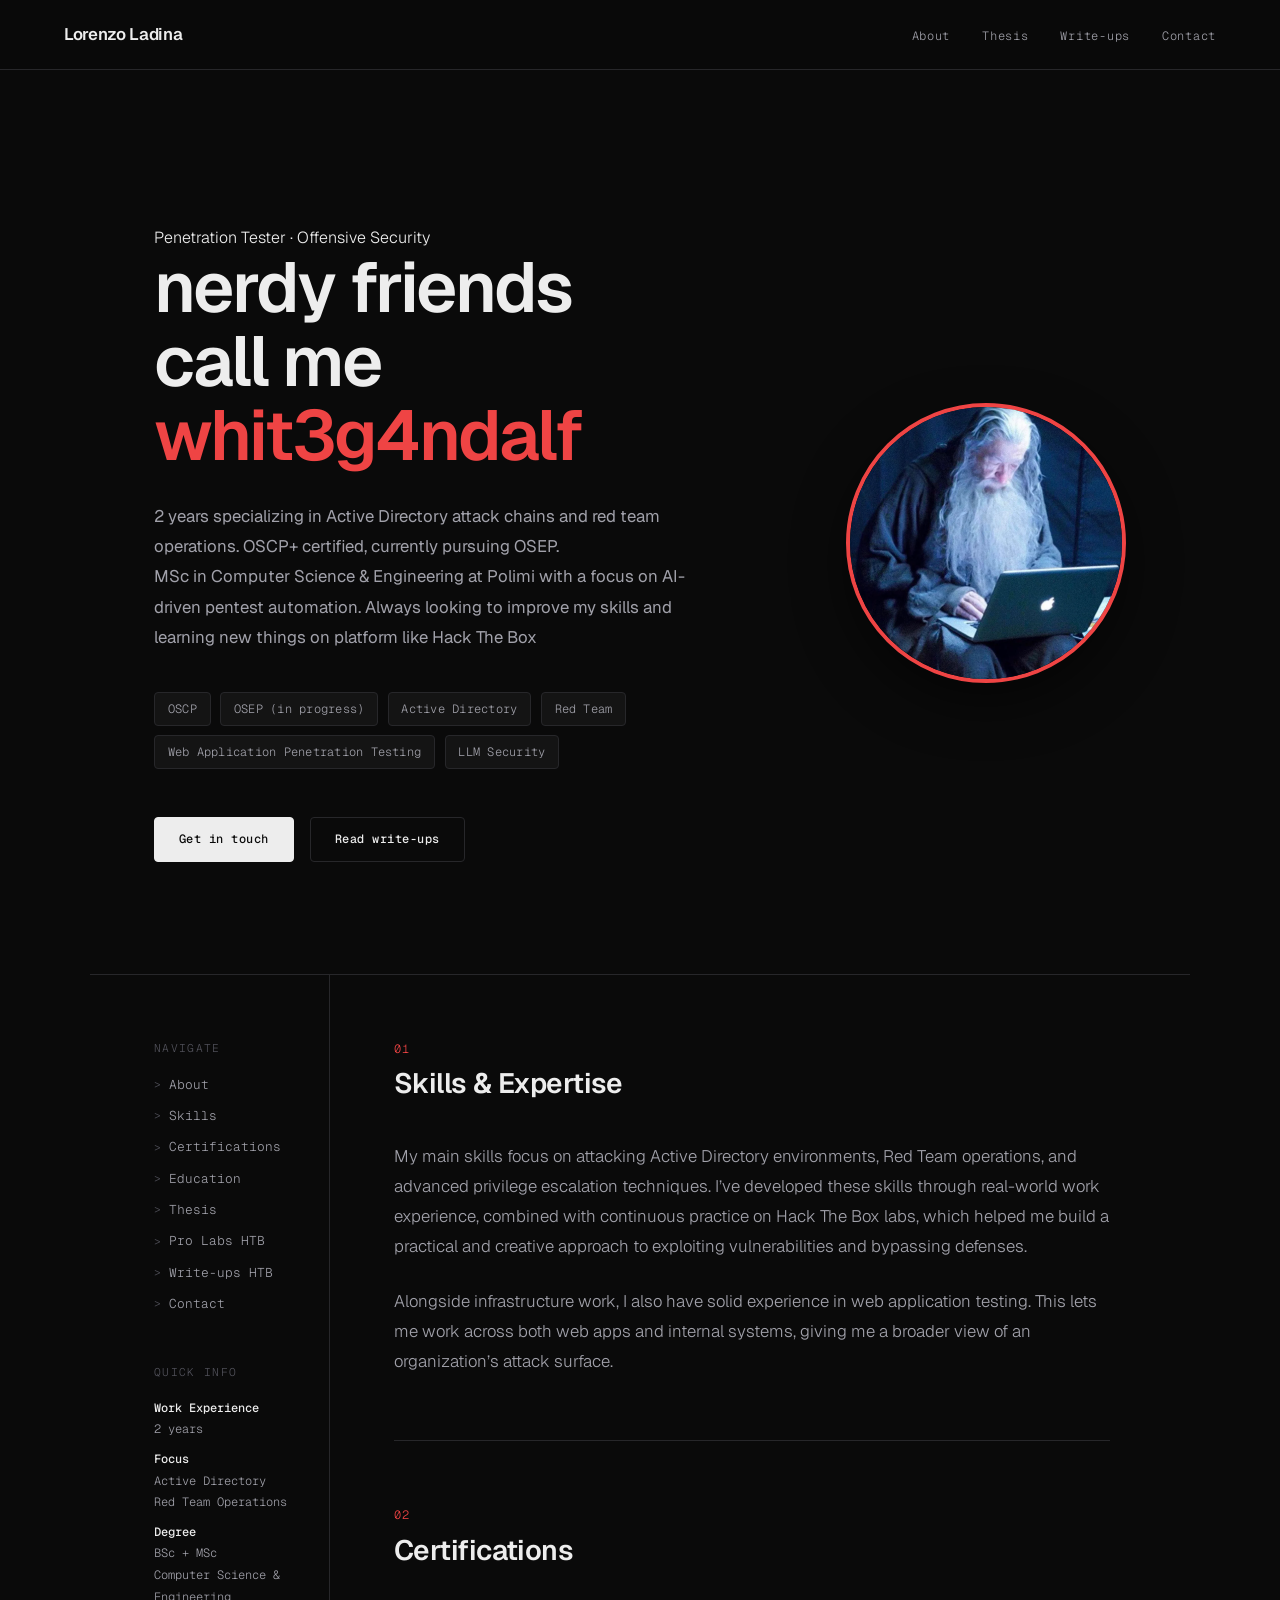
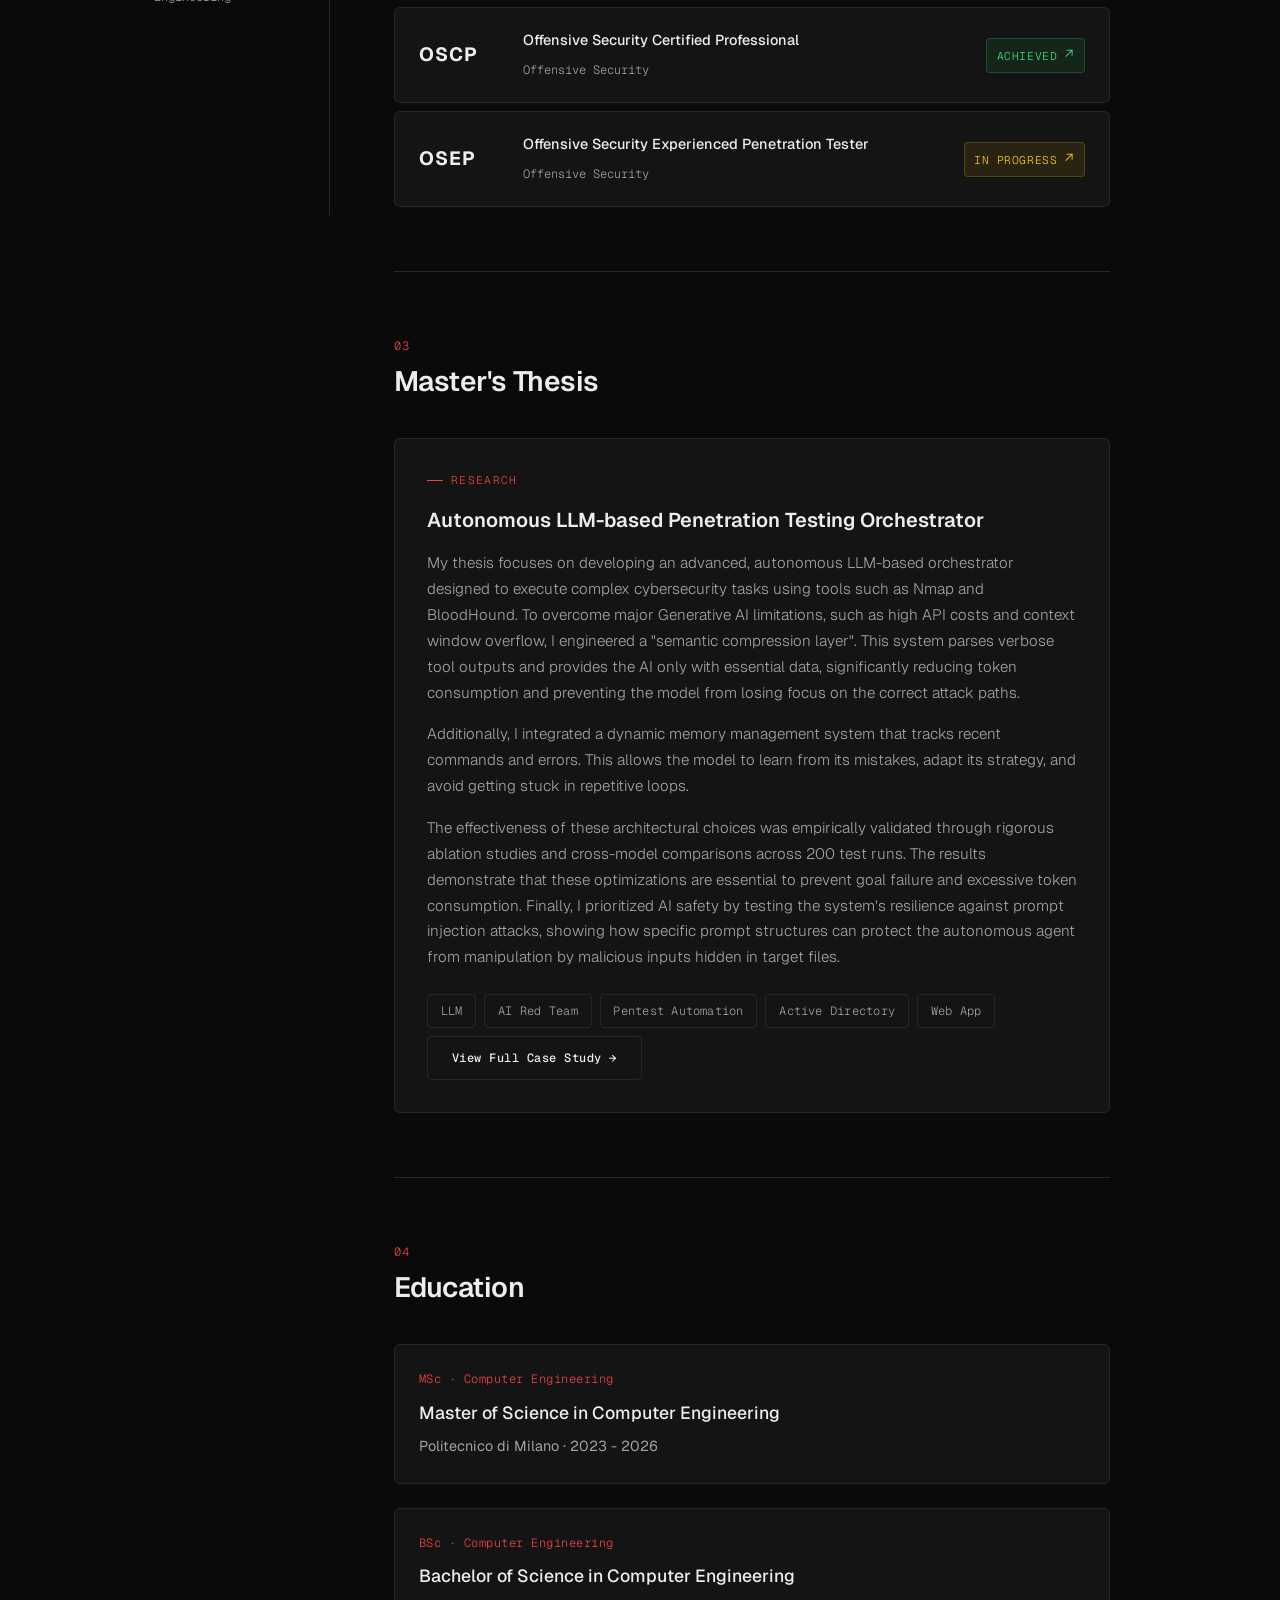
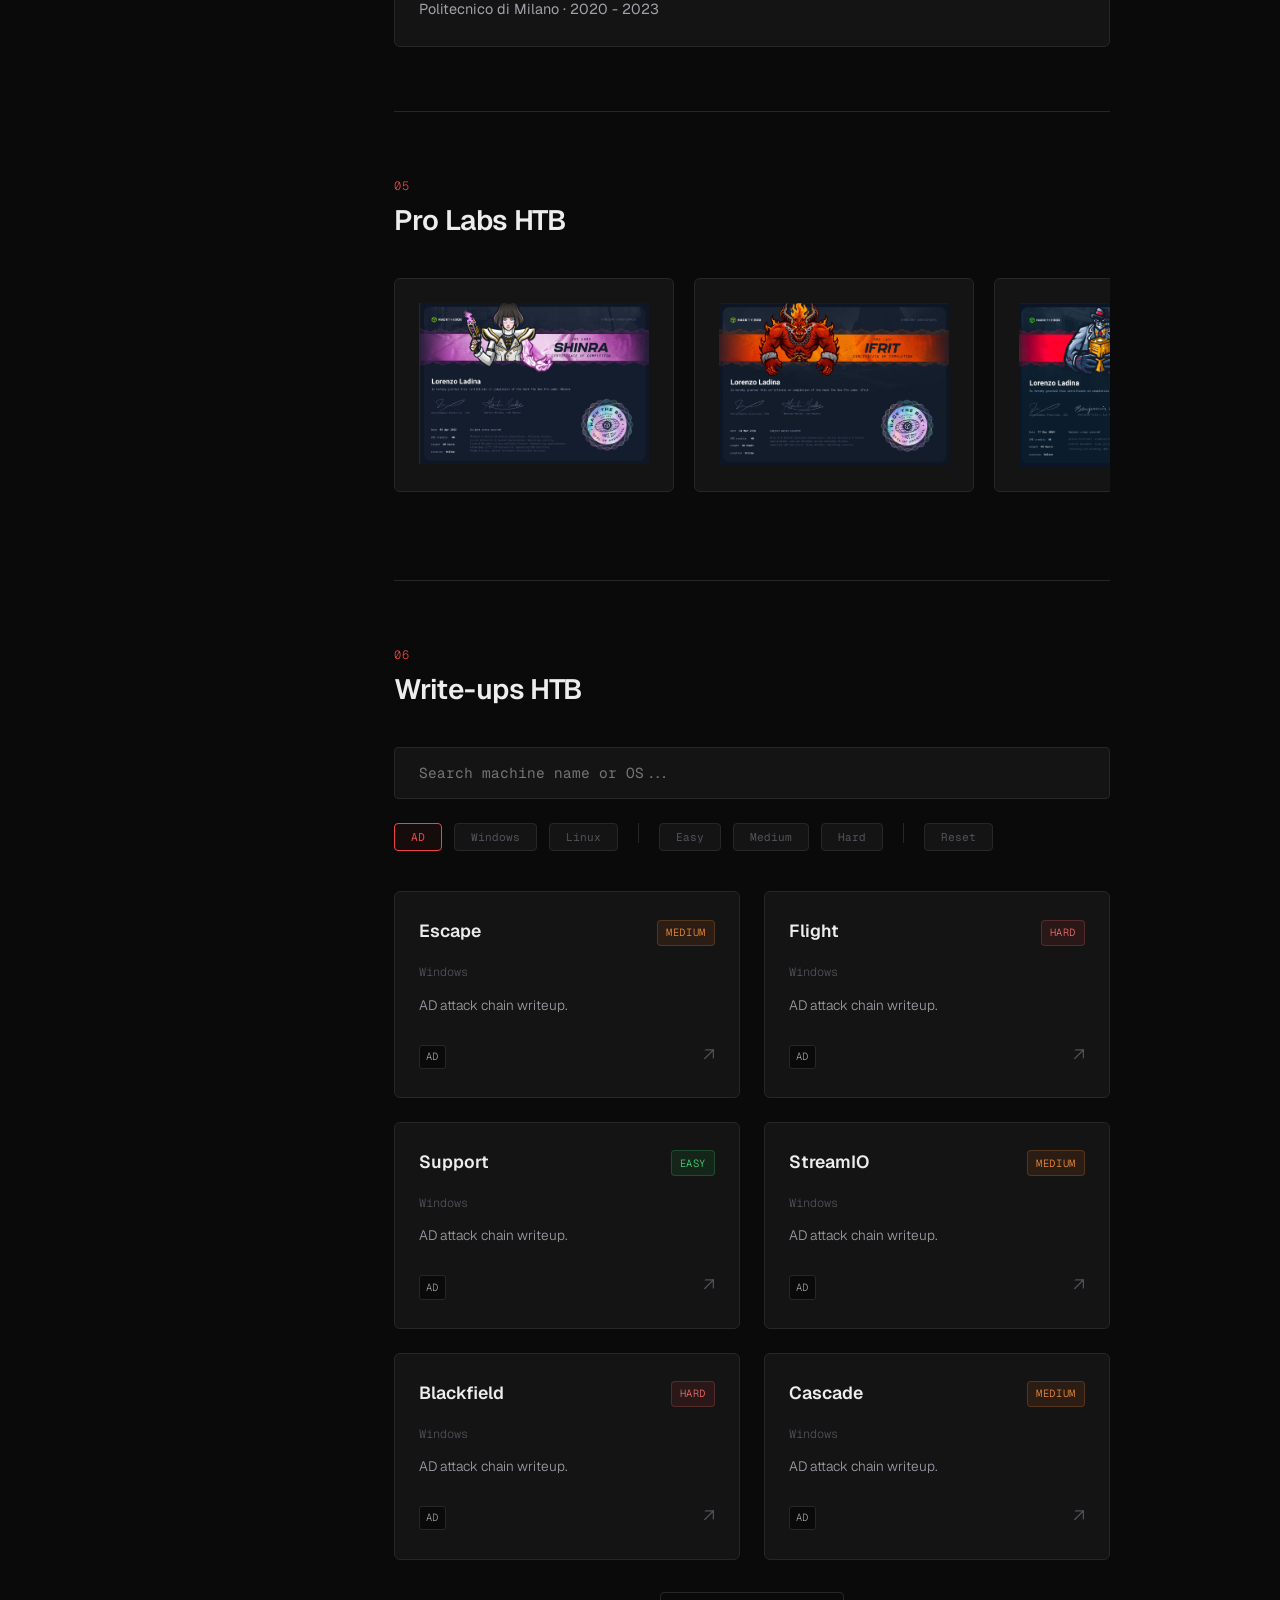
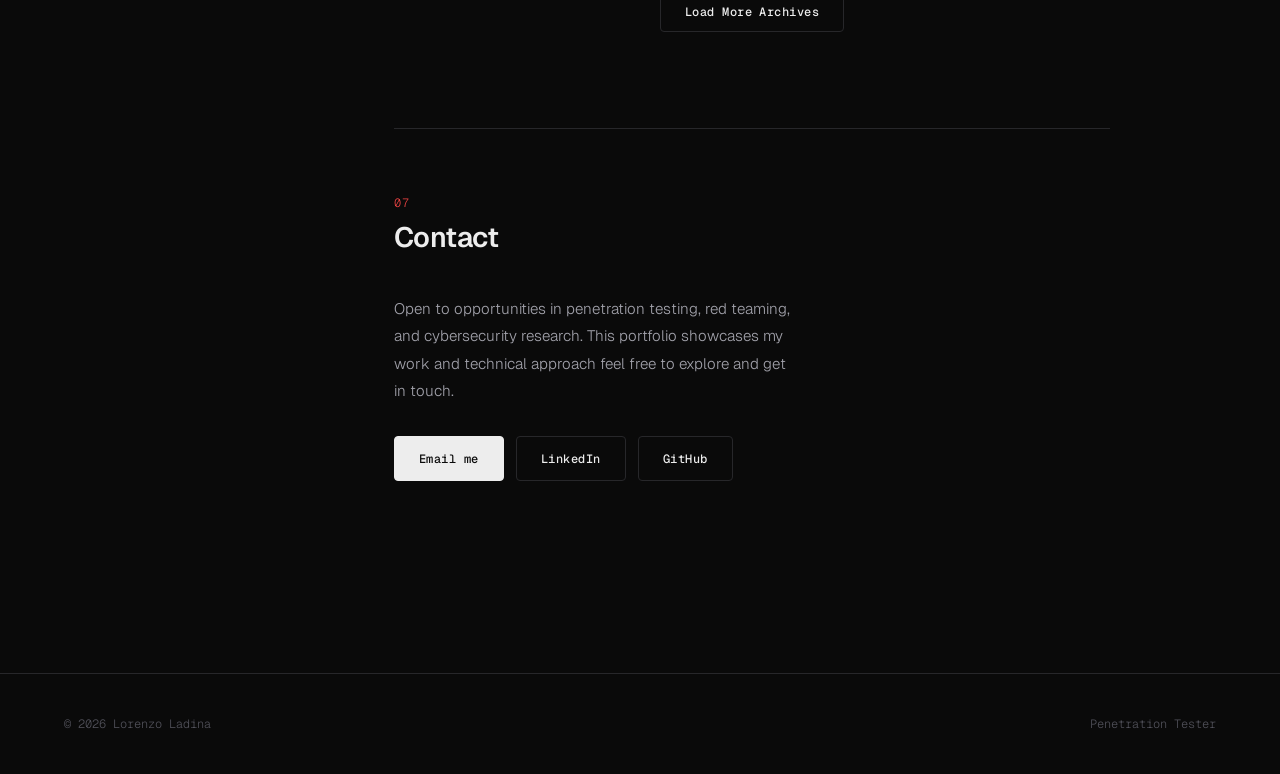
==== index.html @ 056cfdde "Refactor: clean up comments and improve button styles for better readability" ====
<!DOCTYPE html>
<html lang="en">
<head>
  <meta charset="UTF-8" />
  <meta name="viewport" content="width=device-width, initial-scale=1.0" />
  <title>Lorenzo Ladina - Portfolio</title>
  <link rel="preconnect" href="https://fonts.googleapis.com" />
  <link rel="preconnect" href="https://fonts.gstatic.com" crossorigin />
  <link href="https://fonts.googleapis.com/css2?family=Geist+Mono:wght@300;400;500;600&family=Geist:wght@300;400;500;600;700&display=swap" rel="stylesheet" />
  <link rel="stylesheet" href="styles.css" />
</head>
<body>

  <nav>
    <div class="nav-name">Lorenzo Ladina</div>
    <ul class="nav-links">
      <li><a href="#about">About</a></li>
      <li><a href="#thesis">Thesis</a></li>
      <li><a href="#writeups">Write-ups</a></li>
      <li><a href="#contact">Contact</a></li>
    </ul>
  </nav>

  <div class="hero fade">
    
    <div class="hero-content">
      <div class="hero-eyebrow">Penetration Tester · Offensive Security</div>
      <h1>nerdy friends<br>call me<br><em>whit3g4ndalf</em></h1>
      <p class="hero-bio">
      2 years specializing in Active Directory attack chains and red team operations. OSCP+ certified, currently pursuing OSEP. <br> MSc in Computer Science & Engineering at Polimi with a focus on AI-driven pentest automation.  Always looking to improve my skills and learning new things on platform like Hack The Box
      </p>
      <div class="hero-pills">
        <span class="pill">OSCP</span>
        <span class="pill">OSEP (in progress)</span>
        <span class="pill">Active Directory</span>
        <span class="pill">Red Team</span>
        <span class="pill">Web Application Penetration Testing</span>
        <span class="pill">LLM Security</span>
      </div>
      <div class="hero-links">
        <a href="#contact" class="btn">Get in touch</a>
        <a href="#writeups" class="btn btn-ghost">Read write-ups</a>
      </div>
    </div>

    <div class="hero-profile-pic-wrapper">
      <img src="img/ian-mckellen-gandalf-takes-a-break-on-his-macbook-pro.webp" alt="Your Profile" class="hero-profile-pic">
    </div>

  </div>
  
  <div class="main-grid" id="about">

    <aside class="sidebar">
      <div class="sidebar-section">
        <div class="sidebar-label">Navigate</div>
        <ul class="sidebar-nav">
          <li><a href="#about">About</a></li>
          <li><a href="#skills">Skills</a></li>
          <li><a href="#certs">Certifications</a></li>
          <li><a href="#education">Education</a></li>
          <li><a href="#thesis">Thesis</a></li>
          <li><a href="#prolabs">Pro Labs HTB</a></li>
          <li><a href="#writeups">Write-ups HTB</a></li>
          <li><a href="#contact">Contact</a></li>
        </ul>
      </div>
      <div class="sidebar-section">
        <div class="sidebar-label">Quick info</div>
        <div class="sidebar-meta">
          <strong>Work Experience</strong>
          <span>2 years</span>
          
          <strong>Focus</strong>
          <span>Active Directory</span>
          <span>Red Team Operations</span>
          
          <strong>Degree</strong>
          <span>BSc + MSc</span>
          <span>Computer Science & Engineering</span>
        </div>
      </div>
    </aside>

    <div class="content">

      <section class="sec fade" id="skills">
        <div class="sec-header">
          <div class="sec-num">01</div>
          <h2 class="sec-title">Skills & Expertise</h2>
        </div>
        <div class="skills-text-block">
          <p>
            My main skills focus on attacking Active Directory environments, Red Team operations, and advanced privilege escalation techniques. I’ve developed these skills through real-world work experience, combined with continuous practice on Hack The Box labs, which helped me build a practical and creative approach to exploiting vulnerabilities and bypassing defenses.
          </p>
          <p>
            Alongside infrastructure work, I also have solid experience in web application testing. This lets me work across both web apps and internal systems, giving me a broader view of an organization’s attack surface.
          </p>
        </div>
      </section>

      <section class="sec fade" id="certs">
        <div class="sec-header">
          <div class="sec-num">02</div>
          <h2 class="sec-title">Certifications</h2>
        </div>
        <div class="certs-list">
            <a href="https://credentials.offsec.com/cffac9f0-c813-4eba-a490-5c57ed9e7aa4" target="_blank" class="cert-row">
            <div class="cert-code">OSCP</div>
            <div class="cert-info">
              <strong>Offensive Security Certified Professional</strong>
              <span>Offensive Security</span>
            </div>
            <div class="cert-status done">Achieved <span style="font-size:0.9rem">↗</span></div>
          </a>

          <a href="#certs" class="cert-row">
            <div class="cert-code">OSEP</div>
            <div class="cert-info">
              <strong>Offensive Security Experienced Penetration Tester</strong>
              <span>Offensive Security</span>
            </div>
            <div class="cert-status wip">In Progress <span style="font-size:0.9rem">↗</span></div>
          </a>
        </div>
      </section>

      <section class="sec fade" id="thesis">
        <div class="sec-header">
          <div class="sec-num">03</div>
          <h2 class="sec-title">Master's Thesis</h2>
        </div>
        <a href="thesis/thesis.html" class="thesis-card-link">
          <div class="thesis-card">
            <div class="thesis-label">Research</div>
            <h3>Autonomous LLM-based Penetration Testing Orchestrator</h3>
            <p>
              My thesis focuses on developing an advanced, autonomous LLM-based orchestrator designed to execute complex cybersecurity tasks using tools such as Nmap and BloodHound. To overcome major Generative AI limitations, such as high API costs and context window overflow, I engineered a "semantic compression layer". This system parses verbose tool outputs and provides the AI only with essential data, significantly reducing token consumption and preventing the model from losing focus on the correct attack paths.          </p>
            <p>
              Additionally, I integrated a dynamic memory management system that tracks recent commands and errors. This allows the model to learn from its mistakes, adapt its strategy, and avoid getting stuck in repetitive loops.
            </p>
            <p>
              The effectiveness of these architectural choices was empirically validated through rigorous ablation studies and cross-model comparisons across 200 test runs. The results demonstrate that these optimizations are essential to prevent goal failure and excessive token consumption. Finally, I prioritized AI safety by testing the system’s resilience against prompt injection attacks, showing how specific prompt structures can protect the autonomous agent from manipulation by malicious inputs hidden in target files.
            </p> 
            <div class="thesis-tags">
              <span class="pill">LLM</span>
              <span class="pill">AI Red Team</span>
              <span class="pill">Pentest Automation</span>
              <span class="pill">Active Directory</span>
              <span class="pill">Web App</span><br>
              <span class="btn btn-ghost">View Full Case Study →</span>
            </div>
          </div>
        </a>
      </section>

      <section class="sec fade" id="education">
        <div class="sec-header">
          <div class="sec-num">04</div>
          <h2 class="sec-title">Education</h2>
        </div>
        <div class="edu-list">
          <div class="edu-item">
            <div class="edu-meta">MSc · Computer Engineering</div>
            <h3>Master of Science in Computer Engineering</h3>
            <div class="edu-school">Politecnico di Milano · 2023 - 2026</div>
          </div>
          <div class="edu-item">
            <div class="edu-meta">BSc · Computer Engineering</div>
            <h3>Bachelor of Science in Computer Engineering</h3>
            <div class="edu-school">Politecnico di Milano · 2020 - 2023</div>
          </div>
        </div>
      </section>

      <section class="sec fade" id="prolabs">
        <div class="sec-header">
          <div class="sec-num">05</div>
          <h2 class="sec-title">Pro Labs HTB</h2>
        </div>
        
        <div class="pro-labs-grid">

          <div class="pro-lab-card">
            <img src="img/shinra.png" alt="Shinra Pro Lab" class="pro-lab-logo" />
          </div>
          
          <div class="pro-lab-card">
            <img src="img/ifrit.png" alt="Ifrit Pro Lab" class="pro-lab-logo" />
          </div>
          
          <div class="pro-lab-card">
            <img src="img/offshore.png" alt="Offshore Pro Lab" class="pro-lab-logo" />
          </div>

          <div class="pro-lab-card">
            <img src="img/rastalabs.png" alt="RastaLabs Pro Lab" class="pro-lab-logo" />
          </div>
          
          <div class="pro-lab-card">
            <img src="img/zephyr.png" alt="Zephyr Pro Lab" class="pro-lab-logo" />
          </div>

          <div class="pro-lab-card">
            <img src="img/dante.png" alt="Dante Pro Lab" class="pro-lab-logo" />
          </div>


        </div>
      </section>

      <section class="sec fade" id="writeups">
        <div class="sec-header">
          <div class="sec-num">06</div>
          <h2 class="sec-title">Write-ups HTB</h2>
        </div>

        <div class="wu-controls">
          <input type="text" id="wuSearch" class="wu-search" placeholder="Search machine name or OS...">
          
          <div class="wu-filters">
            <button class="filter-btn" onclick="toggleFilter('AD', 'os')">AD</button>
            <button class="filter-btn" onclick="toggleFilter('Windows', 'os')">Windows</button>
            <button class="filter-btn" onclick="toggleFilter('Linux', 'os')">Linux</button>
            
            <span style="border-left: 1px solid var(--border); margin: 0 0.5rem; height: 20px;"></span>
            
            <button class="filter-btn" onclick="toggleFilter('Easy', 'diff')">Easy</button>
            <button class="filter-btn" onclick="toggleFilter('Medium', 'diff')">Medium</button>
            <button class="filter-btn" onclick="toggleFilter('Hard', 'diff')">Hard</button>
            
            <span style="border-left: 1px solid var(--border); margin: 0 0.5rem; height: 20px;"></span>
            
            <button class="filter-btn" onclick="activeFilters.diff=null; activeFilters.os=null; updateFilterButtons(); renderWriteups();">Reset</button>
          </div>
        </div>
        
        <div class="writeups-grid" id="wuContainer"></div>
        <button id="loadMoreBtn" class="btn btn-ghost" style="margin: 2rem auto; display: none; align-items: center; gap: 0.5rem;" 
            onclick="renderWriteups(document.querySelector('.filter-btn.active').innerText, document.getElementById('wuSearch').value, true)">
            Load More Archives
        </button>
      </section>

      <section class="sec fade" id="contact">
        <div class="sec-header">
          <div class="sec-num">07</div>
          <h2 class="sec-title">Contact</h2>
        </div>
        <div class="contact-line">
          <p>
           Open to opportunities in penetration testing, red teaming, and cybersecurity research. This portfolio showcases my work and technical approach feel free to explore and get in touch.
          </p>
          <div style="display:flex; gap:0.75rem; flex-wrap:wrap;">
            <a href="mailto:lorenzoladina2001@gmail.com" class="btn">Email me</a>
            <a href="https://www.linkedin.com/in/lorenzo-ladina-85b204288/" target="_blank" class="btn btn-ghost">LinkedIn</a>
            <a href="https://github.com/LorenzoLadina" target="_blank" class="btn btn-ghost">GitHub</a>
          </div>
        </div>
      </section>

    </div></div><footer>
    <span>© 2026 Lorenzo Ladina</span>
    <span>Penetration Tester</span>
  </footer>

  <script src="writeups.js" defer></script>
  <script>
      document.addEventListener('DOMContentLoaded', () => {
         
          if (typeof activeFilters !== "undefined") {
              activeFilters.os = 'AD';
              updateFilterButtons();
              renderWriteups();
          }

          
          const searchInput = document.getElementById('wuSearch');
          if (searchInput) {
              searchInput.addEventListener('input', () => {
                  renderWriteups(); // La funzione ora legge internamente searchInput.value
              });
          }

          
          const fader = new IntersectionObserver(entries => {
              entries.forEach(e => { 
                  if (e.isIntersecting) e.target.classList.add('in'); 
              });
          }, { threshold: 0.08 });

          document.querySelectorAll('.fade').forEach(el => fader.observe(el));
      });
  </script>
</body>
</html>
---- styles.css ----
:root {
    /* Dark Theme Colors */
    --bg:      #0a0a0a;
    --bg2:     #141414;
    --ink:     #ededed;
    --ink2:    #a1a1aa;
    --muted:   #52525b;
    --accent:  #ef4444; 
    --border:  #27272a;
    
    /* Typography - Sans-serif focus */
    --mono:    'Geist Mono', 'Courier New', monospace;
    --sans:    'Geist', system-ui, sans-serif;
}

*, *::before, *::after { box-sizing: border-box; margin: 0; padding: 0; }
html { scroll-behavior: smooth; }

body {
    background: var(--bg);
    color: var(--ink);
    font-family: var(--sans);
    font-size: 16px;
    line-height: 1.7;
    font-weight: 300;
}

::-webkit-scrollbar { width: 6px; }
::-webkit-scrollbar-track { background: var(--bg); }
::-webkit-scrollbar-thumb { background: var(--border); border-radius: 4px; }
::-webkit-scrollbar-thumb:hover { background: var(--muted); }

a { color: inherit; text-decoration: none; }

/* ── NAV ── */
nav {
    position: fixed; top: 0; left: 0; right: 0;
    z-index: 100;
    display: flex; align-items: center; justify-content: space-between;
    padding: 1.25rem 4rem;
    background: rgba(10, 10, 10, 0.85);
    backdrop-filter: blur(12px);
    border-bottom: 1px solid var(--border);
}
.nav-name {
    font-family: var(--sans);
    font-weight: 600;
    font-size: 1.05rem;
    color: var(--ink);
    letter-spacing: -0.02em;
}
.nav-links { display: flex; gap: 2rem; list-style: none; }
.nav-links a {
    font-family: var(--mono);
    font-size: 0.75rem;
    color: var(--ink2);
    letter-spacing: 0.06em;
    transition: color 0.2s;
}
.nav-links a:hover { color: var(--ink); }

/* ── HERO ── */
    .hero {
      padding: 14rem 4rem 7rem;
      max-width: 1100px; 
      margin: 0 auto;
      display: flex;
      align-items: center;
      justify-content: space-between;
      gap: 4rem;
      border-bottom: 1px solid var(--border);
    }

    .hero-content {
      max-width: 650px;
    }

   
    .hero-profile-pic-wrapper {
      flex-shrink: 0;
      width: 280px; 
      height: 280px;
      border-radius: 50%;
      border: 4px solid var(--accent);
      overflow: hidden;
      box-shadow: 0 20px 50px rgba(0,0,0,0.5);
      display: flex;
      align-items: center;
      justify-content: center;
    }

    .hero-profile-pic {
      width: 100%;
      height: 100%;
      object-fit: cover;
    }

    /* Adattamento per mobile */
    @media (max-width: 900px) {
      .hero {
        flex-direction: column-reverse; 
        text-align: center;
        padding: 9rem 1.5rem 4rem;
        gap: 2.5rem;
      }
      .hero-content {
        display: flex;
        flex-direction: column;
        align-items: center;
      }
      .hero-profile-pic-wrapper {
        width: 200px;
        height: 200px;
      }
      .hero-eyebrow::before { display: none; } 
    }
.hero h1 {
    font-family: var(--sans);
    font-size: clamp(3rem, 5.5vw, 5.5rem);
    font-weight: 600;
    line-height: 1.05;
    letter-spacing: -0.03em;
    margin-bottom: 1.75rem;
    color: var(--ink);
}
.hero h1 em {
    font-style: normal;
    color: var(--accent);
}
.hero-bio {
    font-size: 1.05rem;
    color: var(--ink2);
    line-height: 1.8;
    max-width: 540px;
    margin-bottom: 2.5rem;
    font-weight: 400;
}
.hero-pills {
    display: flex; flex-wrap: wrap; gap: 0.6rem;
    margin-bottom: 3rem;
}
.pill {
    font-family: var(--mono);
    font-size: 0.75rem;
    padding: 0.35rem 0.8rem;
    background: var(--bg2);
    border: 1px solid var(--border);
    color: var(--ink2);
    letter-spacing: 0.02em;
    border-radius: 4px;
}
.pill.highlight {
    background: var(--ink);
    color: var(--bg);
    border-color: var(--ink);
    font-weight: 500;
}
.hero-links { display: flex; gap: 1rem; flex-wrap: wrap; }
.btn {
    font-family: var(--mono);
    font-size: 0.75rem;
    letter-spacing: 0.04em;
    padding: 0.7rem 1.5rem;
    border: 1px solid var(--ink);
    background: var(--ink);
    color: var(--bg);
    cursor: pointer;
    transition: all 0.2s;
    text-decoration: none;
    display: inline-block;
    border-radius: 4px;
    font-weight: 500;
}
.btn:hover { background: transparent; color: var(--ink); }
.btn-ghost {
    background: transparent;
    color: var(--ink);
    border-color: var(--border);
}
.btn-ghost:hover { border-color: var(--ink); background: var(--bg2); }


/* ── LAYOUT ── */
.main-grid {
    display: grid;
    grid-template-columns: 240px 1fr;
    max-width: 1100px;
    margin: 0 auto;
}

/* ── SIDEBAR ── */
.sidebar {
    border-right: 1px solid var(--border);
    padding: 4rem 2.5rem 4rem 4rem;
    position: sticky;
    top: 60px;
    height: calc(100vh - 60px);
    overflow-y: auto;
}
.sidebar-section { margin-bottom: 3rem; }
.sidebar-label {
    font-family: var(--mono);
    font-size: 0.7rem;
    color: var(--muted);
    letter-spacing: 0.12em;
    text-transform: uppercase;
    margin-bottom: 1rem;
}
.sidebar-nav { list-style: none; }
.sidebar-nav li { margin-bottom: 0.6rem; }
.sidebar-nav a {
    font-family: var(--mono);
    font-size: 0.8rem;
    color: var(--ink2);
    transition: color 0.2s;
    display: flex; align-items: center; gap: 0.5rem;
}
.sidebar-nav a:hover { color: var(--accent); }
.sidebar-nav a::before {
    content: '>';
    color: var(--muted);
    font-size: 0.7rem;
}
.sidebar-meta {
    font-family: var(--mono);
    font-size: 0.75rem;
    color: var(--ink2);
    line-height: 1.8;
}
.sidebar-meta span { display: block; }
.sidebar-meta strong { color: var(--ink); font-weight: 500; margin-top: 0.5rem; display: block; }
.sidebar-meta strong:first-child { margin-top: 0; }

/* ── CONTENT ── */
.content { padding: 4rem 5rem 4rem 4rem; overflow: hidden; }

/* ── SECTION ── */
.sec {
    padding-bottom: 4rem;
    margin-bottom: 4rem;
    border-bottom: 1px solid var(--border);
}
.sec:last-child { border-bottom: none; }
.sec-header { margin-bottom: 2.5rem; }
.sec-num {
    font-family: var(--mono);
    font-size: 0.75rem;
    color: var(--accent);
    letter-spacing: 0.1em;
    margin-bottom: 0.5rem;
}
.sec-title {
    font-family: var(--sans);
    font-size: 1.75rem;
    font-weight: 600;
    letter-spacing: -0.02em;
    line-height: 1.2;
    color: var(--ink);
}

/* ── SKILLS ── */
.skills-text-block {
    font-family: var(--sans);
    font-size: 1.05rem;
    color: var(--ink2);
    line-height: 1.8;
    max-width: 800px;
}
.skills-text-block p {
    margin-bottom: 1.5rem;
}
.skills-text-block p:last-child {
    margin-bottom: 0;
}
.skills-text-block strong {
    color: var(--ink);
    font-weight: 500;
}

/* ── CERTS ── */
.certs-list { display: flex; flex-direction: column; gap: 0.5rem; }
a.cert-row {
      display: grid;
      grid-template-columns: 80px 1fr auto;
      align-items: center;
      gap: 1.5rem;
      padding: 1.25rem 1.5rem;
      background: var(--bg2);
      border: 1px solid var(--border);
      border-radius: 6px;
      transition: background 0.2s, border-color 0.2s, transform 0.2s;
      text-decoration: none;
      color: inherit;
      cursor: pointer;
    }
    a.cert-row:hover { 
      background: var(--bg); 
      border-color: var(--muted); 
      transform: translateY(-2px);
    }
.cert-code {
    font-family: var(--sans);
    font-size: 1.2rem;
    font-weight: 700;
    color: var(--ink);
    letter-spacing: 0.05em;
}
.cert-info strong {
    display: block;
    font-family: var(--sans);
    font-size: 0.9rem;
    font-weight: 500;
    color: var(--ink);
    margin-bottom: 0.15rem;
}
.cert-info span {
    font-family: var(--mono);
    font-size: 0.75rem;
    color: var(--ink2);
}
.cert-status {
    font-family: var(--mono);
    font-size: 0.7rem;
    letter-spacing: 0.05em;
    padding: 0.25rem 0.6rem;
    border-radius: 4px;
    text-transform: uppercase;
}
.cert-status.done { background: rgba(34, 197, 94, 0.1); color: #4ade80; border: 1px solid rgba(74, 222, 128, 0.2); }
.cert-status.wip  { background: rgba(234, 179, 8, 0.1); color: #facc15; border: 1px solid rgba(250, 204, 21, 0.2); }

.cert-link {
    font-family: var(--mono);
    font-size: 0.7rem;
    letter-spacing: 0.05em;
    padding: 0.25rem 0.6rem;
    border-radius: 4px;
    text-transform: uppercase;
}

/* ── EDUCATION ── */
.edu-list { display: flex; flex-direction: column; gap: 1.5rem; }
.edu-item {
    padding: 1.5rem;
    background: var(--bg2);
    border: 1px solid var(--border);
    border-radius: 6px;
}
.edu-meta {
    font-family: var(--mono);
    font-size: 0.75rem;
    color: var(--accent);
    letter-spacing: 0.04em;
    margin-bottom: 0.5rem;
}
.edu-item h3 {
    font-family: var(--sans);
    font-size: 1.1rem;
    font-weight: 500;
    color: var(--ink);
    margin-bottom: 0.4rem;
}
.edu-item .edu-school {
    font-family: var(--sans);
    font-size: 0.9rem;
    color: var(--ink2);
    font-weight: 400;
}

/* ── THESIS ── */
.thesis-card {
    border: 1px solid var(--border);
    background: var(--bg2);
    padding: 2rem;
    border-radius: 6px;
}
.thesis-label {
    font-family: var(--mono);
    font-size: 0.7rem;
    color: var(--accent);
    letter-spacing: 0.12em;
    text-transform: uppercase;
    margin-bottom: 1rem;
    display: flex; align-items: center; gap: 0.5rem;
}
.thesis-label::before { content: ''; display: block; width: 16px; height: 1px; background: var(--accent); }
.thesis-card h3 {
    font-family: var(--sans);
    font-size: 1.25rem;
    font-weight: 600;
    line-height: 1.4;
    margin-bottom: 1rem;
    color: var(--ink);
}
.thesis-card p {
    font-size: 0.95rem;
    color: var(--ink2);
    line-height: 1.7;
    margin-bottom: 1rem;
}
.thesis-card p:last-child { margin-bottom: 0; }
.thesis-tags { display: flex; flex-wrap: wrap; gap: 0.5rem; margin-top: 1.5rem; }

.thesis-footer {
      display: flex; 
      justify-content: space-between; 
      align-items: center; 
      flex-wrap: wrap; 
      gap: 1rem; 
      margin-top: 1.5rem;
      border-top: 1px solid var(--border);
      padding-top: 1.5rem;
    }

.thesis-card-link {
    text-decoration: none;
    color: inherit;
    display: block;
    transition: transform 0.2s ease;
}

.thesis-card {
    border: 1px solid var(--border);
    background: var(--bg2);
    padding: 2rem;
    border-radius: 6px;
    transition: all 0.3s ease; 
}


.thesis-card-link:hover .thesis-card {
    background: var(--bg); 
    border-color: var(--muted);
    transform: translateY(-4px); 
    box-shadow: 0 10px 30px rgba(0, 0, 0, 0.4);
}

.thesis-card-link:hover h3 {
    color: var(--accent);
}


.thesis-card-link:hover .btn-fake {
    background: transparent;
    color: var(--ink);
}

/* ── WRITEUPS COMMAND CENTER ── */
    .wu-controls {
      display: flex;
      flex-direction: column;
      gap: 1.5rem;
      margin-bottom: 2.5rem;
    }

    .wu-search {
      width: 100%;
      background: var(--bg2);
      border: 1px solid var(--border);
      padding: 1rem 1.5rem;
      color: var(--ink);
      font-family: var(--mono);
      font-size: 0.9rem;
      outline: none;
      border-radius: 4px;
    }
    .wu-search:focus { border-color: var(--accent); }

    .wu-filters {
      display: flex;
      gap: 0.75rem;
      flex-wrap: wrap;
    }

    .filter-btn {
      background: var(--bg2);
      border: 1px solid var(--border);
      color: var(--muted);
      padding: 0.4rem 1rem;
      font-family: var(--mono);
      font-size: 0.7rem;
      cursor: pointer;
      transition: all 0.2s;
      border-radius: 4px;
    }
    .filter-btn:hover, .filter-btn.active {
      border-color: var(--accent);
      color: var(--accent);
      background: rgba(239, 68, 68, 0.05);
    }

    
    .writeups-grid {
      display: grid;
      grid-template-columns: repeat(auto-fill, minmax(300px, 1fr));
      gap: 1.5rem;
      overflow-x: visible;
    }

    .writeup-card {
      display: flex;
      flex-direction: column;
      background: var(--bg2);
      border: 1px solid var(--border);
      padding: 1.5rem;
      border-radius: 6px;
      transition: all 0.2s;
    }


a.writeup-card {
    display: flex;
    flex-direction: column;
    flex: 0 0 320px;
    scroll-snap-align: start;
    background: var(--bg2);
    border: 1px solid var(--border);
    padding: 1.5rem;
    border-radius: 6px;
    transition: all 0.2s;
    text-decoration: none;
    color: inherit;
}

a.writeup-card:hover { 
    background: var(--bg); 
    border-color: var(--muted);
    transform: translateY(-2px);
}

.wu-top {
    display: flex; justify-content: space-between; align-items: flex-start;
    margin-bottom: 1rem;
}

.wu-header-left {
    display: flex; align-items: center; gap: 0.75rem;
}

.wu-logo {
    width: 40px; height: 40px;
    border-radius: 8px;
    object-fit: cover;
    background: var(--bg);
    border: 1px solid var(--border);
}

.wu-name {
    font-family: var(--sans);
    font-size: 1.1rem;
    font-weight: 600;
    color: var(--ink);
}

.wu-diff {
    font-family: var(--mono);
    font-size: 0.65rem;
    letter-spacing: 0.06em;
    padding: 0.2rem 0.5rem;
    border-radius: 4px;
    text-transform: uppercase;
    margin-top: 0.2rem;
}

.wu-diff.easy   { background: rgba(34, 197, 94, 0.1); color: #4ade80; border: 1px solid rgba(74, 222, 128, 0.2); }
.wu-diff.medium { background: rgba(249, 115, 22, 0.1); color: #fb923c; border: 1px solid rgba(251, 146, 60, 0.2); }
.wu-diff.hard   { background: rgba(239, 68, 68, 0.1); color: #f87171; border: 1px solid rgba(248, 113, 113, 0.2); }

.wu-os {
    font-family: var(--mono);
    font-size: 0.75rem;
    color: var(--muted);
    margin-bottom: 0.75rem;
}

.wu-desc {
    font-size: 0.85rem;
    color: var(--ink2);
    line-height: 1.6;
    flex-grow: 1;
}

.wu-footer {
    margin-top: 1.5rem;
    display: flex; justify-content: space-between; align-items: center;
}

.wu-tags { display: flex; gap: 0.4rem; flex-wrap: wrap; }
.wu-tag {
    font-family: var(--mono);
    font-size: 0.65rem;
    padding: 0.15rem 0.4rem;
    background: var(--bg);
    border: 1px solid var(--border);
    color: var(--ink2);
    border-radius: 3px;
}

.wu-icon {
    color: var(--muted);
    font-size: 1.2rem;
    transition: color 0.2s;
}
a.writeup-card:hover .wu-icon { color: var(--accent); }

/* ── CONTACT ── */
.contact-line {
    display: flex; align-items: center; gap: 2rem; flex-wrap: wrap;
}
.contact-line p {
    font-size: 0.95rem;
    color: var(--ink2);
    line-height: 1.8;
    max-width: 400px;
}

/* ── FOOTER ── */
footer {
    border-top: 1px solid var(--border);
    padding: 2.5rem 4rem;
    display: flex; justify-content: space-between;
    font-family: var(--mono);
    font-size: 0.75rem;
    color: var(--muted);
}

/* ── FADE ── */
.fade { opacity: 0; transform: translateY(16px); transition: opacity 0.5s ease, transform 0.5s ease; }
.fade.in { opacity: 1; transform: none; }

@media (max-width: 800px) {
    nav { padding: 1rem 1.5rem; }
    .nav-links { display: none; }
    .hero { padding: 9rem 1.5rem 4rem; }
    .main-grid { grid-template-columns: 1fr; }
    .sidebar { position: static; height: auto; border-right: none; border-bottom: 1px solid var(--border); padding: 2rem 1.5rem; }
    .content { padding: 2rem 1.5rem; }
    .skill-row { grid-template-columns: 1fr; gap: 0.75rem; }
    footer { flex-direction: column; gap: 0.5rem; }
}


/* ── PRO LABS (ORIZZONTALE) ── */
.pro-labs-grid {
    display: flex;
    gap: 1.25rem;
    overflow-x: auto;
    padding-bottom: 1.5rem; 
    scroll-snap-type: x mandatory;
    -webkit-overflow-scrolling: touch;
}


.pro-labs-grid::-webkit-scrollbar { height: 8px; }
.pro-labs-grid::-webkit-scrollbar-track { background: var(--bg2); border-radius: 4px; }
.pro-labs-grid::-webkit-scrollbar-thumb { background: var(--muted); border-radius: 4px; }
.pro-labs-grid::-webkit-scrollbar-thumb:hover { background: var(--ink2); }

.pro-lab-card {
    display: flex;
    flex-direction: column;
    flex: 0 0 280px; 
    scroll-snap-align: start;
    background: var(--bg2);
    border: 1px solid var(--border);
    padding: 1.5rem;
    border-radius: 6px;
    align-items: center; 
    text-align: center;
}

.pro-lab-logo-container {
    width: 110px;
    height: 110px;
    margin-bottom: 1.5rem;
    display: flex;
    align-items: center;
    justify-content: center;
}

.pro-lab-logo {
    max-width: 100%;
    max-height: 100%;
    object-fit: contain;
}
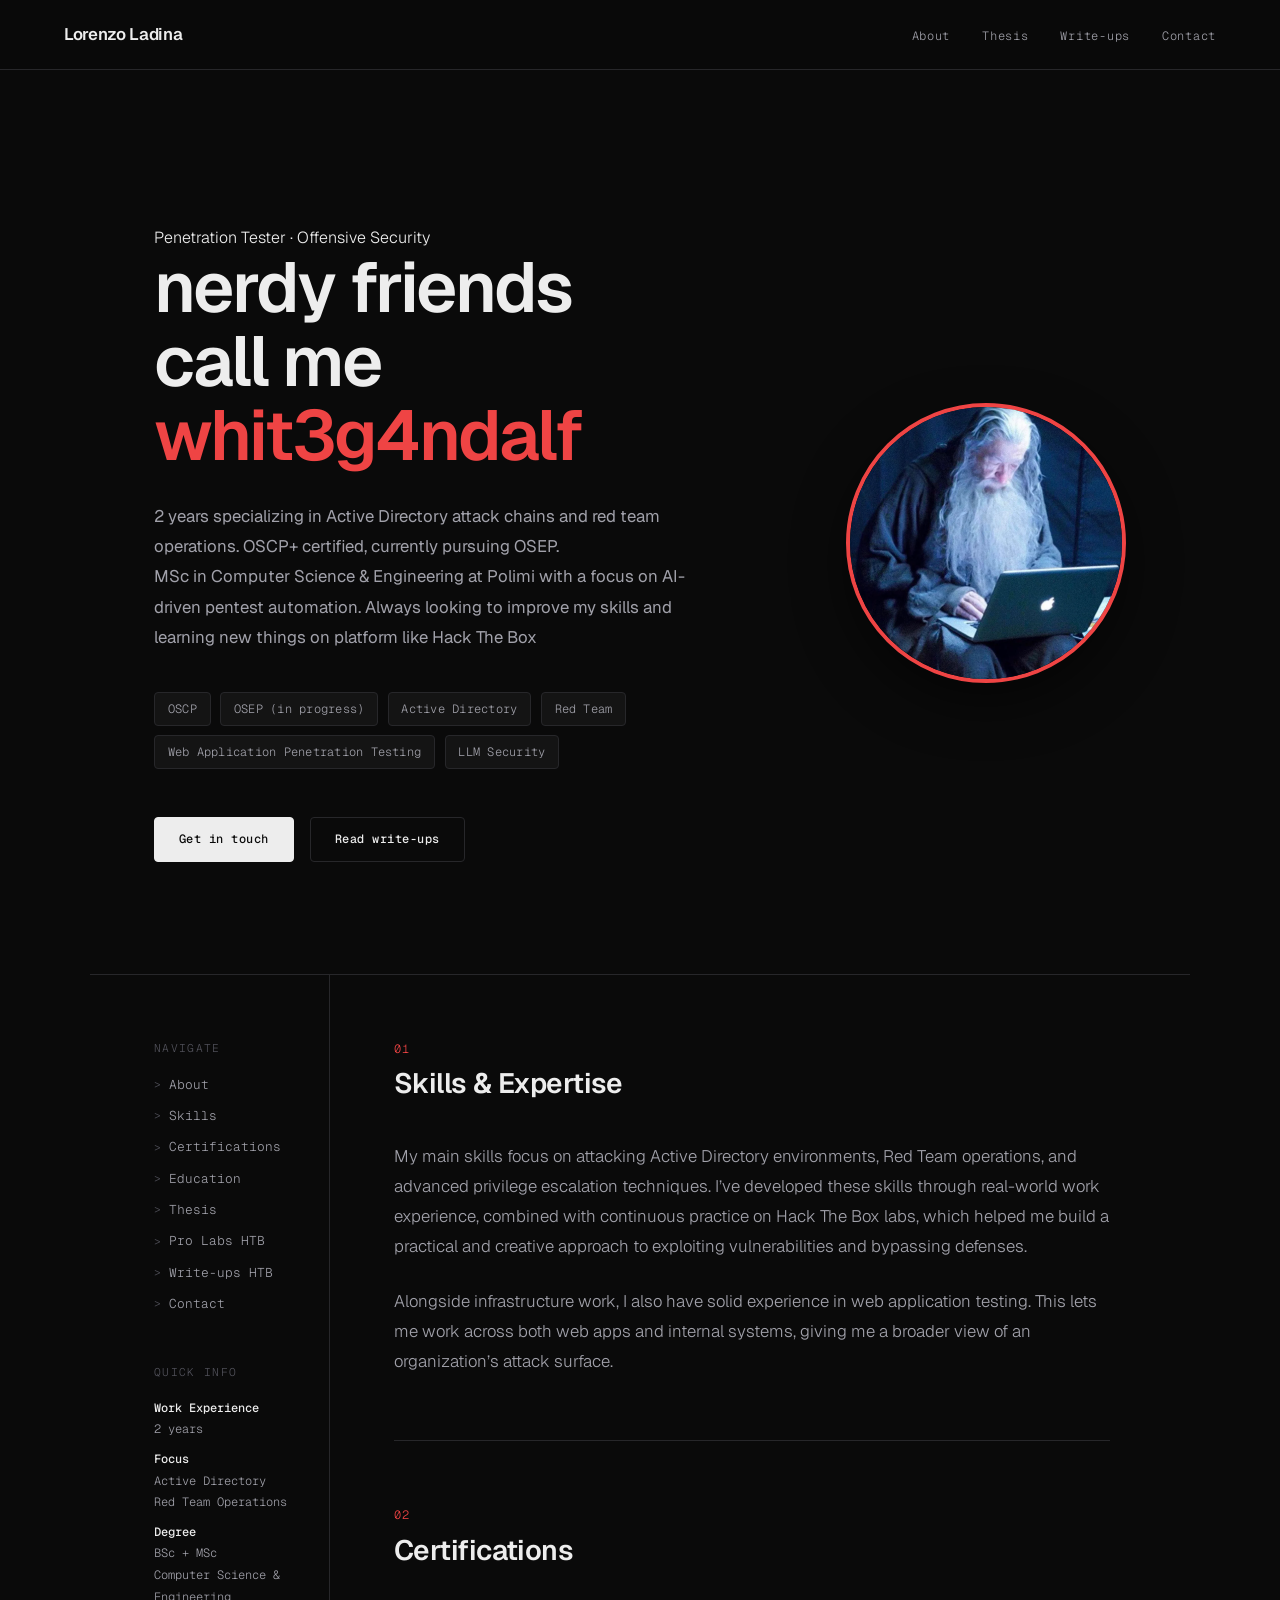
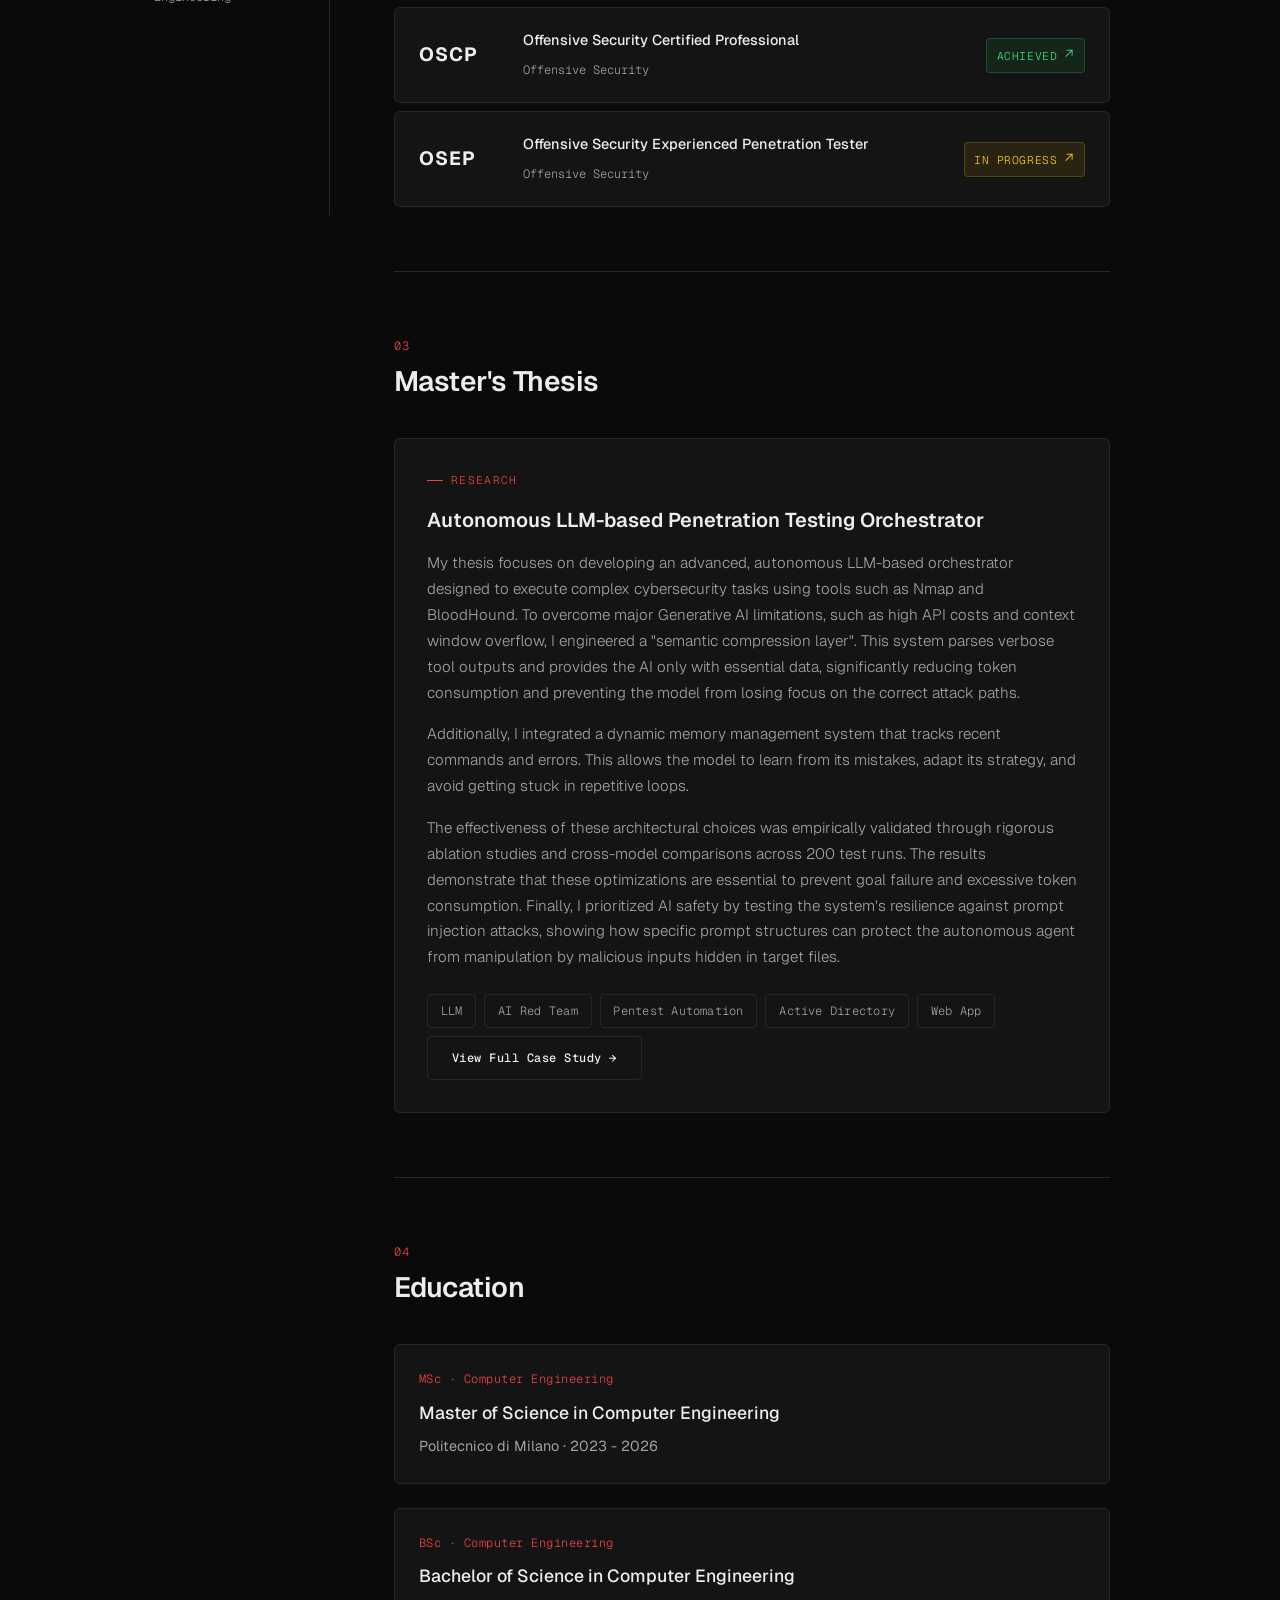
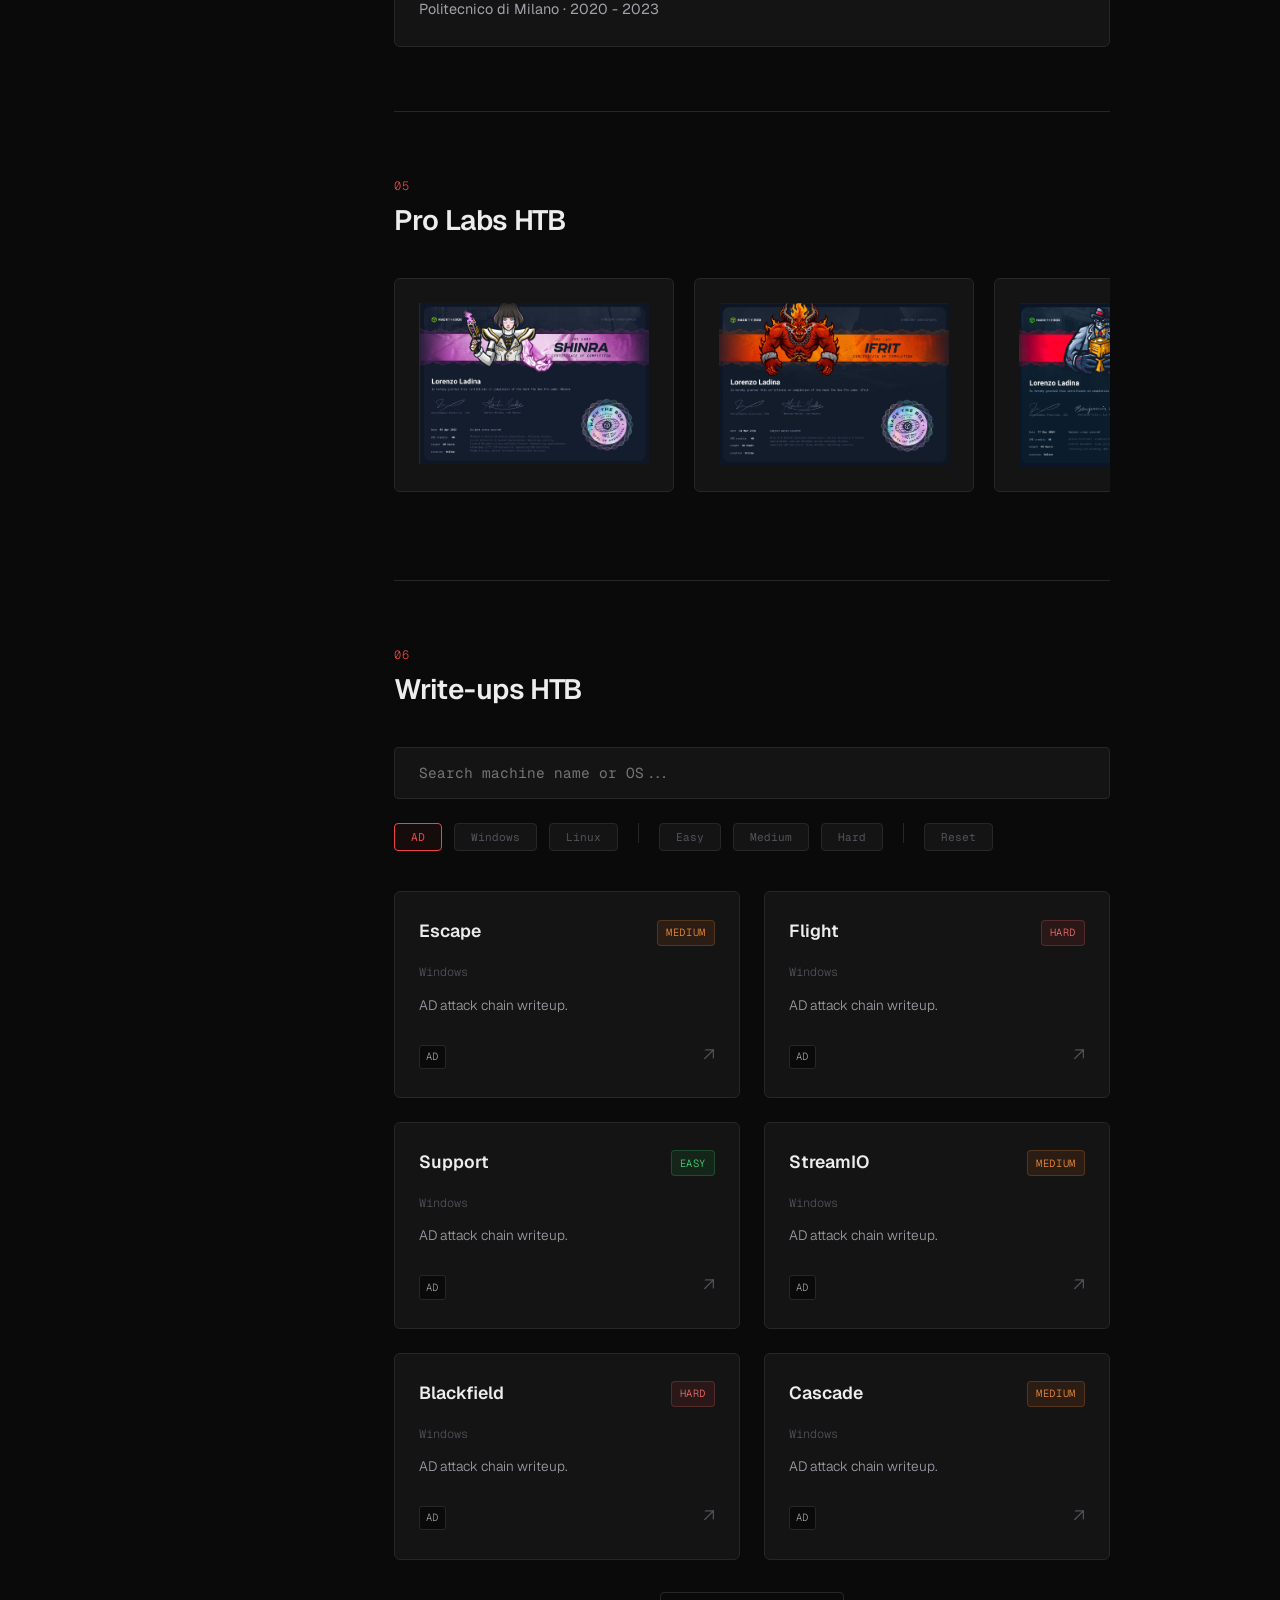
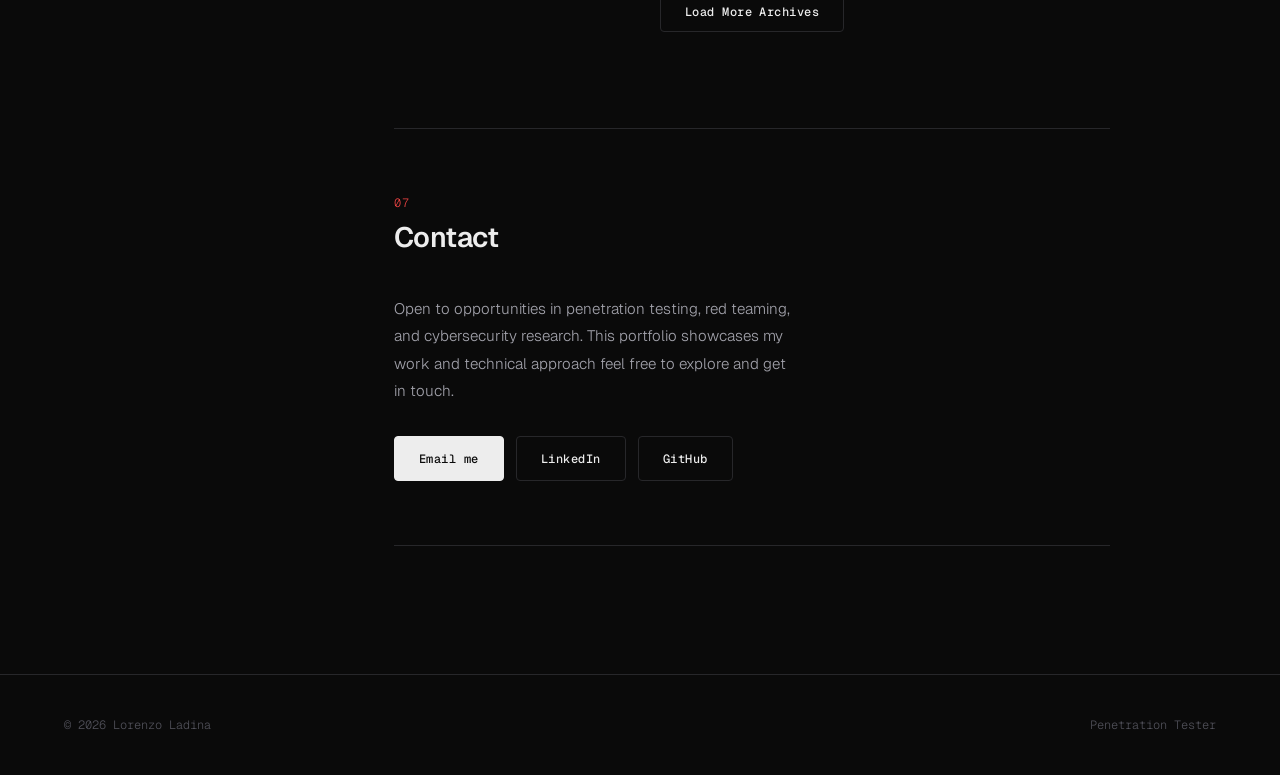
==== commit 2998048a: "Add modal functionality for Pro Lab images and improve styles for better interaction" ====
--- a/index.html
+++ b/index.html
@@ -181,27 +181,27 @@
         
         <div class="pro-labs-grid">
 
-          <div class="pro-lab-card">
+          <div class="pro-lab-card" onclick="openModal(this)">
             <img src="img/shinra.png" alt="Shinra Pro Lab" class="pro-lab-logo" />
           </div>
           
-          <div class="pro-lab-card">
+          <div class="pro-lab-card" onclick="openModal(this)">
             <img src="img/ifrit.png" alt="Ifrit Pro Lab" class="pro-lab-logo" />
           </div>
           
-          <div class="pro-lab-card">
+          <div class="pro-lab-card" onclick="openModal(this)">
             <img src="img/offshore.png" alt="Offshore Pro Lab" class="pro-lab-logo" />
           </div>
 
-          <div class="pro-lab-card">
+          <div class="pro-lab-card" onclick="openModal(this)">
             <img src="img/rastalabs.png" alt="RastaLabs Pro Lab" class="pro-lab-logo" />
           </div>
           
-          <div class="pro-lab-card">
+          <div class="pro-lab-card" onclick="openModal(this)">
             <img src="img/zephyr.png" alt="Zephyr Pro Lab" class="pro-lab-logo" />
           </div>
 
-          <div class="pro-lab-card">
+          <div class="pro-lab-card" onclick="openModal(this)">
             <img src="img/dante.png" alt="Dante Pro Lab" class="pro-lab-logo" />
           </div>
 
@@ -259,6 +259,12 @@
         </div>
       </section>
 
+    <div id="imageModal" class="modal">
+      <span class="close-modal">&times;</span>
+      <img class="modal-content" id="imgFull">
+      <div id="caption"></div>
+    </div>
+
     </div></div><footer>
     <span>© 2026 Lorenzo Ladina</span>
     <span>Penetration Tester</span>
@@ -292,5 +298,30 @@
           document.querySelectorAll('.fade').forEach(el => fader.observe(el));
       });
   </script>
+
+  <script>
+    const modal = document.getElementById("imageModal");
+    const modalImg = document.getElementById("imgFull");
+    const captionText = document.getElementById("caption");
+
+    function openModal(element) {
+      const img = element.querySelector('img');
+      modal.style.display = "block";
+      modalImg.src = img.src;
+      captionText.innerHTML = img.alt;
+    }
+
+    // Chiudi cliccando sulla X
+    document.querySelector(".close-modal").onclick = function() {
+      modal.style.display = "none";
+    }
+
+    // Chiudi cliccando fuori dall'immagine
+    window.onclick = function(event) {
+      if (event.target == modal) {
+        modal.style.display = "none";
+      }
+    }
+  </script>
 </body>
 </html>
--- a/styles.css
+++ b/styles.css
@@ -60,60 +60,40 @@
 .nav-links a:hover { color: var(--ink); }
 
 /* ── HERO ── */
-    .hero {
-      padding: 14rem 4rem 7rem;
-      max-width: 1100px; 
-      margin: 0 auto;
-      display: flex;
-      align-items: center;
-      justify-content: space-between;
-      gap: 4rem;
-      border-bottom: 1px solid var(--border);
-    }
-
-    .hero-content {
-      max-width: 650px;
-    }
-
-   
-    .hero-profile-pic-wrapper {
-      flex-shrink: 0;
-      width: 280px; 
-      height: 280px;
-      border-radius: 50%;
-      border: 4px solid var(--accent);
-      overflow: hidden;
-      box-shadow: 0 20px 50px rgba(0,0,0,0.5);
-      display: flex;
-      align-items: center;
-      justify-content: center;
-    }
-
-    .hero-profile-pic {
-      width: 100%;
-      height: 100%;
-      object-fit: cover;
-    }
-
-    /* Adattamento per mobile */
-    @media (max-width: 900px) {
-      .hero {
-        flex-direction: column-reverse; 
-        text-align: center;
-        padding: 9rem 1.5rem 4rem;
-        gap: 2.5rem;
-      }
-      .hero-content {
-        display: flex;
-        flex-direction: column;
-        align-items: center;
-      }
-      .hero-profile-pic-wrapper {
-        width: 200px;
-        height: 200px;
-      }
-      .hero-eyebrow::before { display: none; } 
-    }
+.hero {
+    padding: 14rem 4rem 7rem;
+    max-width: 1100px; 
+    margin: 0 auto;
+    display: flex;
+    align-items: center;
+    justify-content: space-between;
+    gap: 4rem;
+    border-bottom: 1px solid var(--border);
+}
+
+.hero-content {
+    max-width: 650px;
+}
+
+.hero-profile-pic-wrapper {
+    flex-shrink: 0;
+    width: 280px; 
+    height: 280px;
+    border-radius: 50%;
+    border: 4px solid var(--accent);
+    overflow: hidden;
+    box-shadow: 0 20px 50px rgba(0,0,0,0.5);
+    display: flex;
+    align-items: center;
+    justify-content: center;
+}
+
+.hero-profile-pic {
+    width: 100%;
+    height: 100%;
+    object-fit: cover;
+}
+
 .hero h1 {
     font-family: var(--sans);
     font-size: clamp(3rem, 5.5vw, 5.5rem);
@@ -280,24 +260,24 @@
 /* ── CERTS ── */
 .certs-list { display: flex; flex-direction: column; gap: 0.5rem; }
 a.cert-row {
-      display: grid;
-      grid-template-columns: 80px 1fr auto;
-      align-items: center;
-      gap: 1.5rem;
-      padding: 1.25rem 1.5rem;
-      background: var(--bg2);
-      border: 1px solid var(--border);
-      border-radius: 6px;
-      transition: background 0.2s, border-color 0.2s, transform 0.2s;
-      text-decoration: none;
-      color: inherit;
-      cursor: pointer;
-    }
-    a.cert-row:hover { 
-      background: var(--bg); 
-      border-color: var(--muted); 
-      transform: translateY(-2px);
-    }
+    display: grid;
+    grid-template-columns: 80px 1fr auto;
+    align-items: center;
+    gap: 1.5rem;
+    padding: 1.25rem 1.5rem;
+    background: var(--bg2);
+    border: 1px solid var(--border);
+    border-radius: 6px;
+    transition: background 0.2s, border-color 0.2s, transform 0.2s;
+    text-decoration: none;
+    color: inherit;
+    cursor: pointer;
+}
+a.cert-row:hover { 
+    background: var(--bg); 
+    border-color: var(--muted); 
+    transform: translateY(-2px);
+}
 .cert-code {
     font-family: var(--sans);
     font-size: 1.2rem;
@@ -373,6 +353,7 @@
     background: var(--bg2);
     padding: 2rem;
     border-radius: 6px;
+    transition: all 0.3s ease; 
 }
 .thesis-label {
     font-family: var(--mono);
@@ -402,15 +383,15 @@
 .thesis-tags { display: flex; flex-wrap: wrap; gap: 0.5rem; margin-top: 1.5rem; }
 
 .thesis-footer {
-      display: flex; 
-      justify-content: space-between; 
-      align-items: center; 
-      flex-wrap: wrap; 
-      gap: 1rem; 
-      margin-top: 1.5rem;
-      border-top: 1px solid var(--border);
-      padding-top: 1.5rem;
-    }
+    display: flex; 
+    justify-content: space-between; 
+    align-items: center; 
+    flex-wrap: wrap; 
+    gap: 1rem; 
+    margin-top: 1.5rem;
+    border-top: 1px solid var(--border);
+    padding-top: 1.5rem;
+}
 
 .thesis-card-link {
     text-decoration: none;
@@ -419,15 +400,6 @@
     transition: transform 0.2s ease;
 }
 
-.thesis-card {
-    border: 1px solid var(--border);
-    background: var(--bg2);
-    padding: 2rem;
-    border-radius: 6px;
-    transition: all 0.3s ease; 
-}
-
-
 .thesis-card-link:hover .thesis-card {
     background: var(--bg); 
     border-color: var(--muted);
@@ -439,74 +411,61 @@
     color: var(--accent);
 }
 
-
 .thesis-card-link:hover .btn-fake {
     background: transparent;
     color: var(--ink);
 }
 
 /* ── WRITEUPS COMMAND CENTER ── */
-    .wu-controls {
-      display: flex;
-      flex-direction: column;
-      gap: 1.5rem;
-      margin-bottom: 2.5rem;
-    }
-
-    .wu-search {
-      width: 100%;
-      background: var(--bg2);
-      border: 1px solid var(--border);
-      padding: 1rem 1.5rem;
-      color: var(--ink);
-      font-family: var(--mono);
-      font-size: 0.9rem;
-      outline: none;
-      border-radius: 4px;
-    }
-    .wu-search:focus { border-color: var(--accent); }
-
-    .wu-filters {
-      display: flex;
-      gap: 0.75rem;
-      flex-wrap: wrap;
-    }
-
-    .filter-btn {
-      background: var(--bg2);
-      border: 1px solid var(--border);
-      color: var(--muted);
-      padding: 0.4rem 1rem;
-      font-family: var(--mono);
-      font-size: 0.7rem;
-      cursor: pointer;
-      transition: all 0.2s;
-      border-radius: 4px;
-    }
-    .filter-btn:hover, .filter-btn.active {
-      border-color: var(--accent);
-      color: var(--accent);
-      background: rgba(239, 68, 68, 0.05);
-    }
-
-    
-    .writeups-grid {
-      display: grid;
-      grid-template-columns: repeat(auto-fill, minmax(300px, 1fr));
-      gap: 1.5rem;
-      overflow-x: visible;
-    }
-
-    .writeup-card {
-      display: flex;
-      flex-direction: column;
-      background: var(--bg2);
-      border: 1px solid var(--border);
-      padding: 1.5rem;
-      border-radius: 6px;
-      transition: all 0.2s;
-    }
-
+.wu-controls {
+    display: flex;
+    flex-direction: column;
+    gap: 1.5rem;
+    margin-bottom: 2.5rem;
+}
+
+.wu-search {
+    width: 100%;
+    background: var(--bg2);
+    border: 1px solid var(--border);
+    padding: 1rem 1.5rem;
+    color: var(--ink);
+    font-family: var(--mono);
+    font-size: 0.9rem;
+    outline: none;
+    border-radius: 4px;
+}
+.wu-search:focus { border-color: var(--accent); }
+
+.wu-filters {
+    display: flex;
+    gap: 0.75rem;
+    flex-wrap: wrap;
+}
+
+.filter-btn {
+    background: var(--bg2);
+    border: 1px solid var(--border);
+    color: var(--muted);
+    padding: 0.4rem 1rem;
+    font-family: var(--mono);
+    font-size: 0.7rem;
+    cursor: pointer;
+    transition: all 0.2s;
+    border-radius: 4px;
+}
+.filter-btn:hover, .filter-btn.active {
+    border-color: var(--accent);
+    color: var(--accent);
+    background: rgba(239, 68, 68, 0.05);
+}
+
+.writeups-grid {
+    display: grid;
+    grid-template-columns: repeat(auto-fill, minmax(300px, 1fr));
+    gap: 1.5rem;
+    overflow-x: visible;
+}
 
 a.writeup-card {
     display: flex;
@@ -627,6 +586,116 @@
 /* ── FADE ── */
 .fade { opacity: 0; transform: translateY(16px); transition: opacity 0.5s ease, transform 0.5s ease; }
 .fade.in { opacity: 1; transform: none; }
+
+
+/* ── PRO LABS (ORIZZONTALE) ── */
+.pro-labs-grid {
+    display: flex;
+    gap: 1.25rem;
+    overflow-x: auto;
+    padding-bottom: 1.5rem; 
+    scroll-snap-type: x mandatory;
+    -webkit-overflow-scrolling: touch;
+}
+
+.pro-labs-grid::-webkit-scrollbar { height: 8px; }
+.pro-labs-grid::-webkit-scrollbar-track { background: var(--bg2); border-radius: 4px; }
+.pro-labs-grid::-webkit-scrollbar-thumb { background: var(--muted); border-radius: 4px; }
+.pro-labs-grid::-webkit-scrollbar-thumb:hover { background: var(--ink2); }
+
+.pro-lab-card {
+    display: flex;
+    flex-direction: column;
+    flex: 0 0 280px; 
+    scroll-snap-align: start;
+    background: var(--bg2);
+    border: 1px solid var(--border);
+    padding: 1.5rem;
+    border-radius: 6px;
+    align-items: center; 
+    text-align: center;
+    cursor: pointer;
+    transition: transform 0.3s ease, box-shadow 0.3s ease, border-color 0.3s ease;
+}
+
+.pro-lab-card:hover {
+    transform: translateY(-6px);
+    box-shadow: 0 10px 20px rgba(0, 0, 0, 0.4);
+    border-color: var(--muted);
+}
+
+.pro-lab-logo-container {
+    width: 110px;
+    height: 110px;
+    margin-bottom: 1.5rem;
+    display: flex;
+    align-items: center;
+    justify-content: center;
+}
+
+.pro-lab-logo {
+    max-width: 100%;
+    max-height: 100%;
+    object-fit: contain;
+}
+
+/* ── MODAL PRO LABS ── */
+.modal {
+    display: none; 
+    position: fixed; 
+    z-index: 1000; 
+    padding-top: 100px;
+    left: 0; top: 0;
+    width: 100%; height: 100%;
+    background-color: rgba(10, 10, 10, 0.95);
+    backdrop-filter: blur(8px);
+}
+
+.modal-content {
+    margin: auto;
+    display: block;
+    width: 80%;
+    max-width: 700px;
+    border: 1px solid var(--border);
+    border-radius: 8px;
+    animation: zoom 0.3s ease-out;
+}
+
+@keyframes zoom {
+    from {transform: scale(0.7); opacity: 0}
+    to {transform: scale(1); opacity: 1}
+}
+
+.close-modal {
+    position: absolute;
+    top: 40px; right: 60px;
+    color: var(--ink);
+    font-size: 40px;
+    font-weight: bold;
+    cursor: pointer;
+}
+
+.close-modal:hover { color: var(--accent); }
+
+/* ── MEDIA QUERIES (Spostate alla fine) ── */
+@media (max-width: 900px) {
+    .hero {
+        flex-direction: column-reverse; 
+        text-align: center;
+        padding: 9rem 1.5rem 4rem;
+        gap: 2.5rem;
+    }
+    .hero-content {
+        display: flex;
+        flex-direction: column;
+        align-items: center;
+    }
+    .hero-profile-pic-wrapper {
+        width: 200px;
+        height: 200px;
+    }
+    .hero-eyebrow::before { display: none; } 
+}
 
 @media (max-width: 800px) {
     nav { padding: 1rem 1.5rem; }
@@ -637,49 +706,4 @@
     .content { padding: 2rem 1.5rem; }
     .skill-row { grid-template-columns: 1fr; gap: 0.75rem; }
     footer { flex-direction: column; gap: 0.5rem; }
-}
-
-
-/* ── PRO LABS (ORIZZONTALE) ── */
-.pro-labs-grid {
-    display: flex;
-    gap: 1.25rem;
-    overflow-x: auto;
-    padding-bottom: 1.5rem; 
-    scroll-snap-type: x mandatory;
-    -webkit-overflow-scrolling: touch;
-}
-
-
-.pro-labs-grid::-webkit-scrollbar { height: 8px; }
-.pro-labs-grid::-webkit-scrollbar-track { background: var(--bg2); border-radius: 4px; }
-.pro-labs-grid::-webkit-scrollbar-thumb { background: var(--muted); border-radius: 4px; }
-.pro-labs-grid::-webkit-scrollbar-thumb:hover { background: var(--ink2); }
-
-.pro-lab-card {
-    display: flex;
-    flex-direction: column;
-    flex: 0 0 280px; 
-    scroll-snap-align: start;
-    background: var(--bg2);
-    border: 1px solid var(--border);
-    padding: 1.5rem;
-    border-radius: 6px;
-    align-items: center; 
-    text-align: center;
-}
-
-.pro-lab-logo-container {
-    width: 110px;
-    height: 110px;
-    margin-bottom: 1.5rem;
-    display: flex;
-    align-items: center;
-    justify-content: center;
-}
-
-.pro-lab-logo {
-    max-width: 100%;
-    max-height: 100%;
-    object-fit: contain;
 }
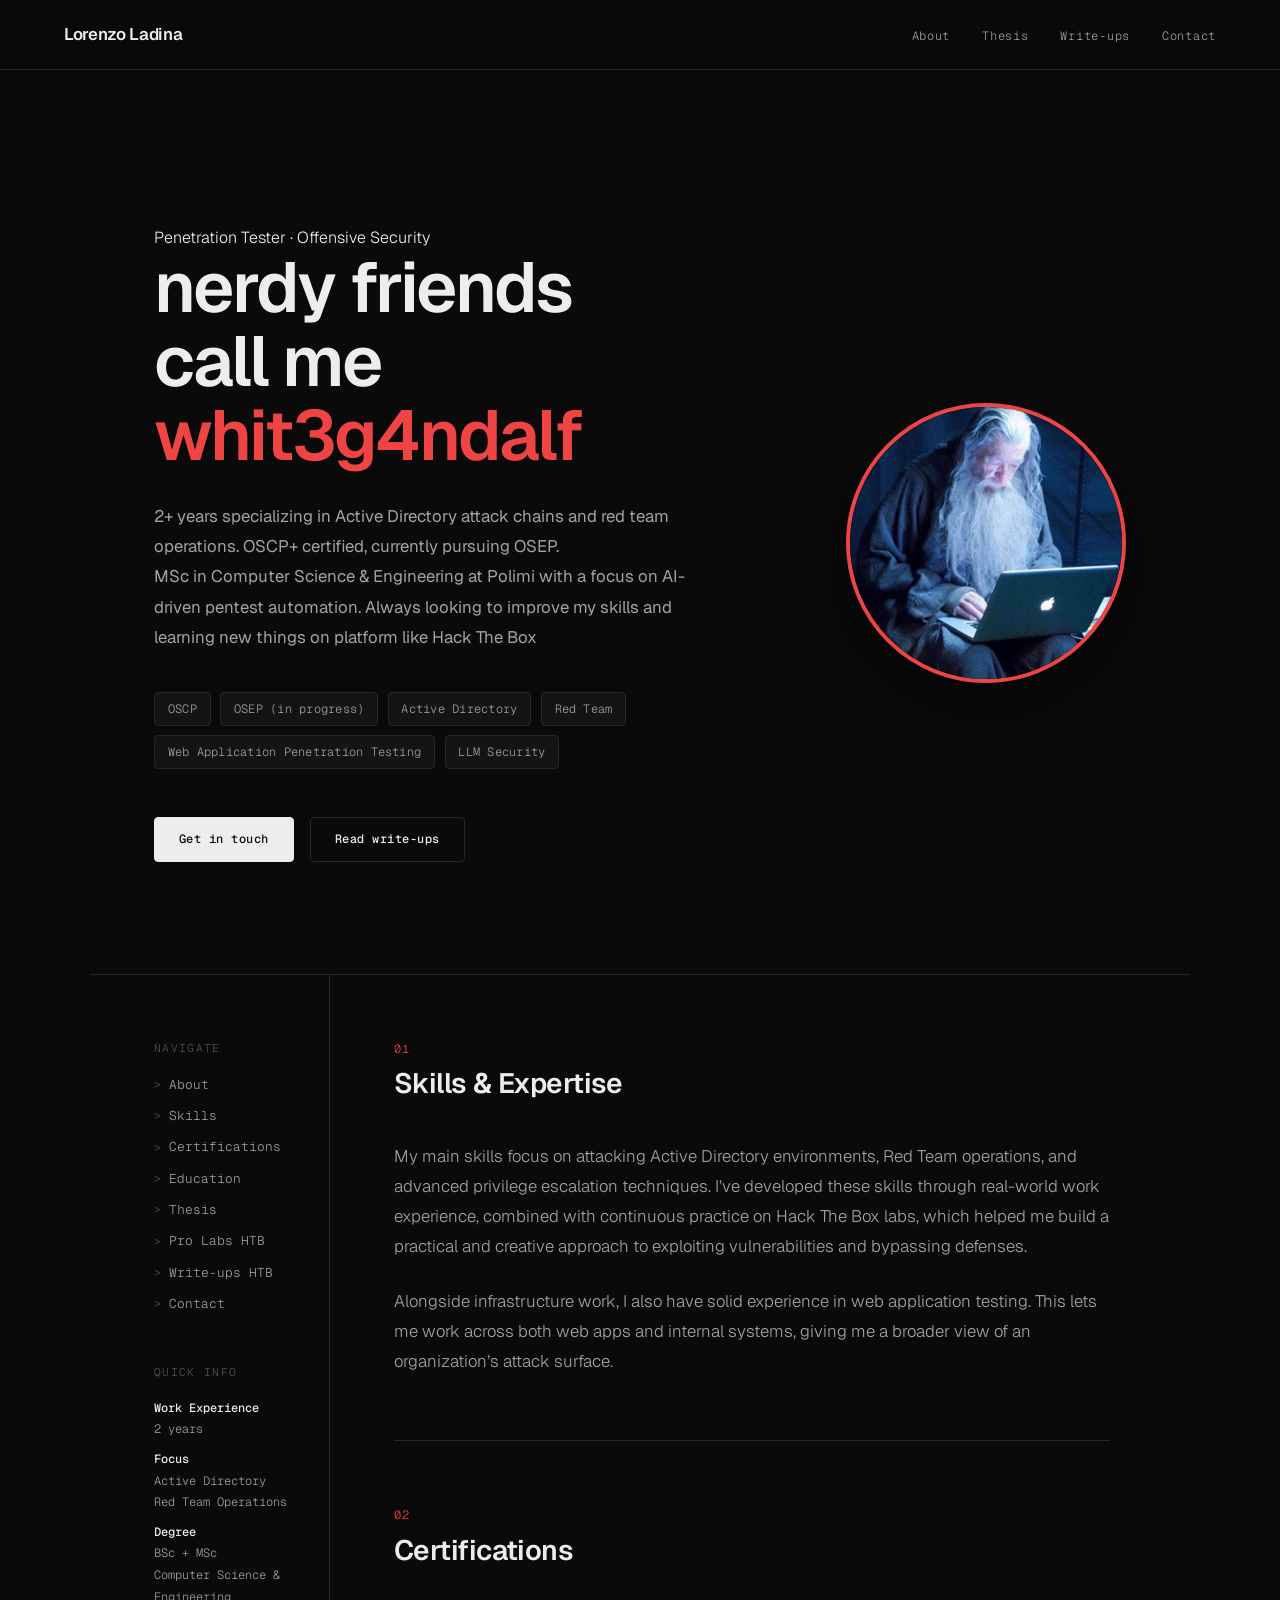
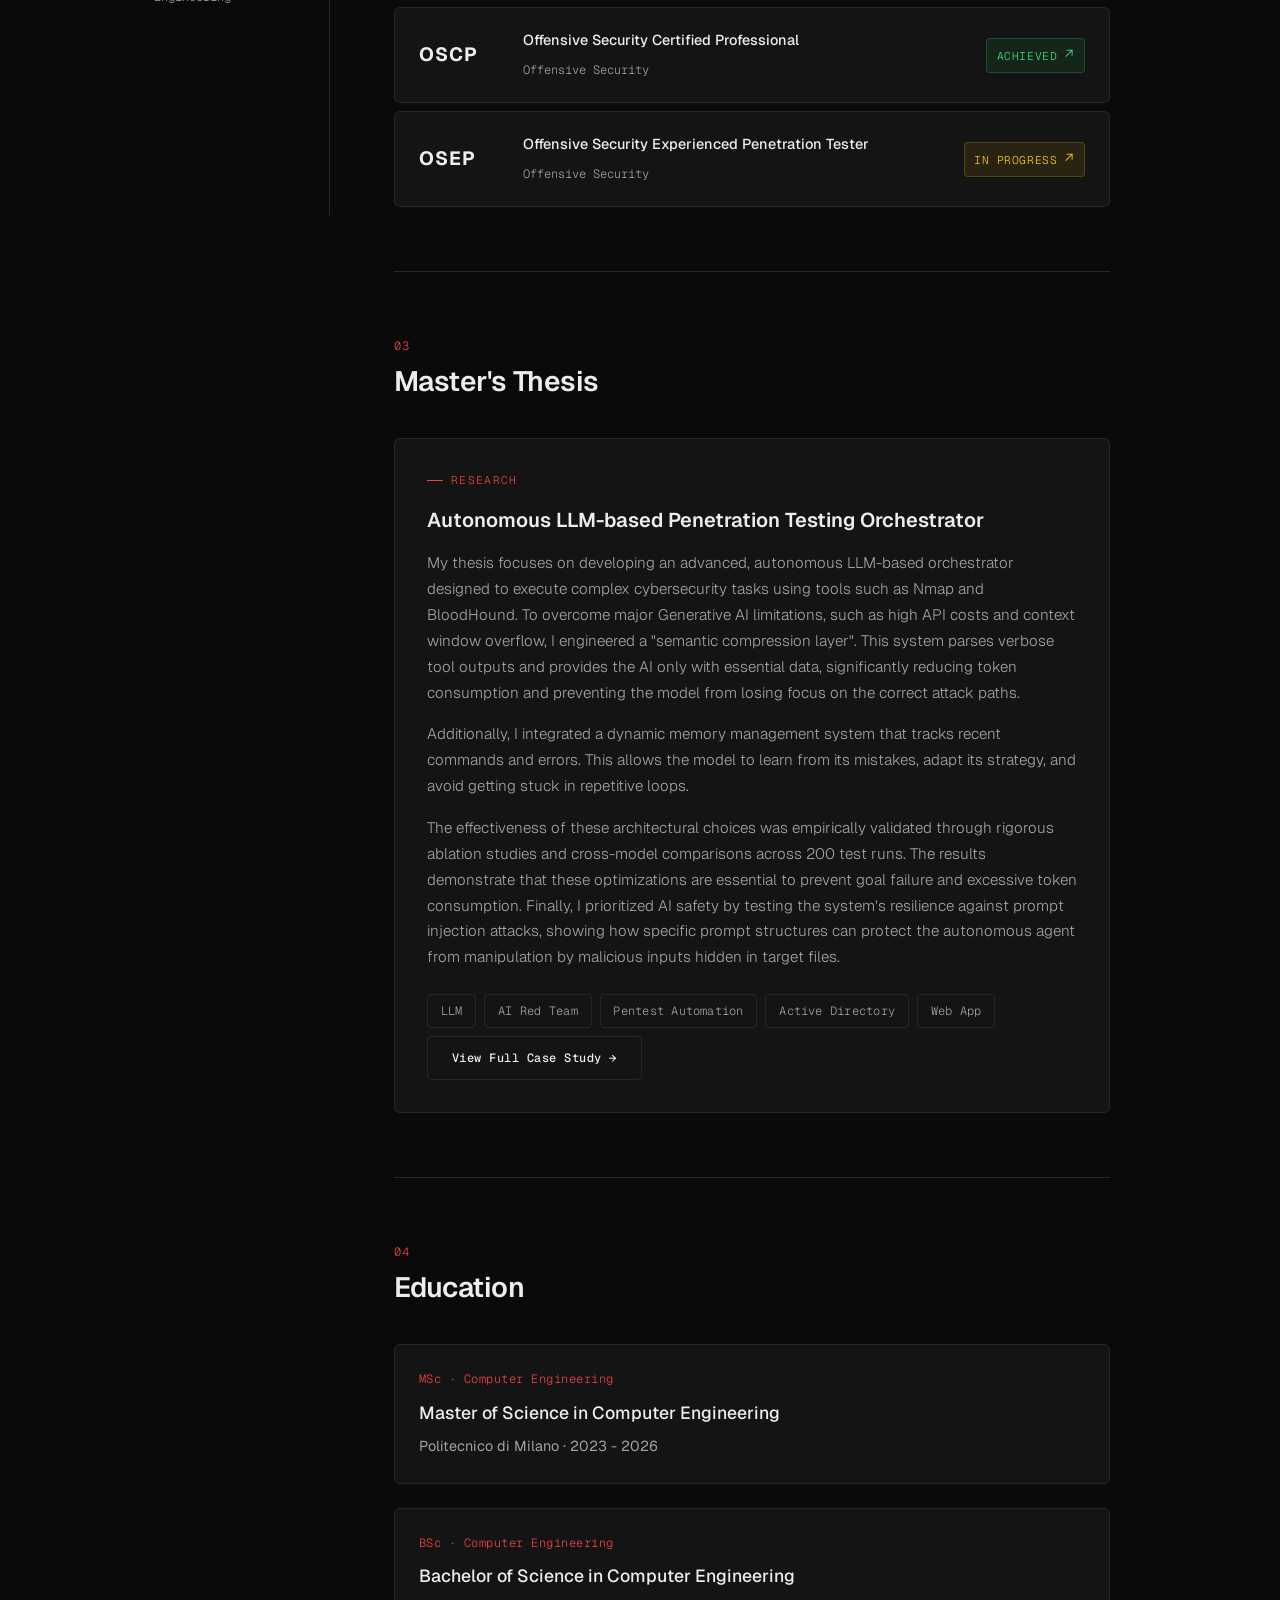
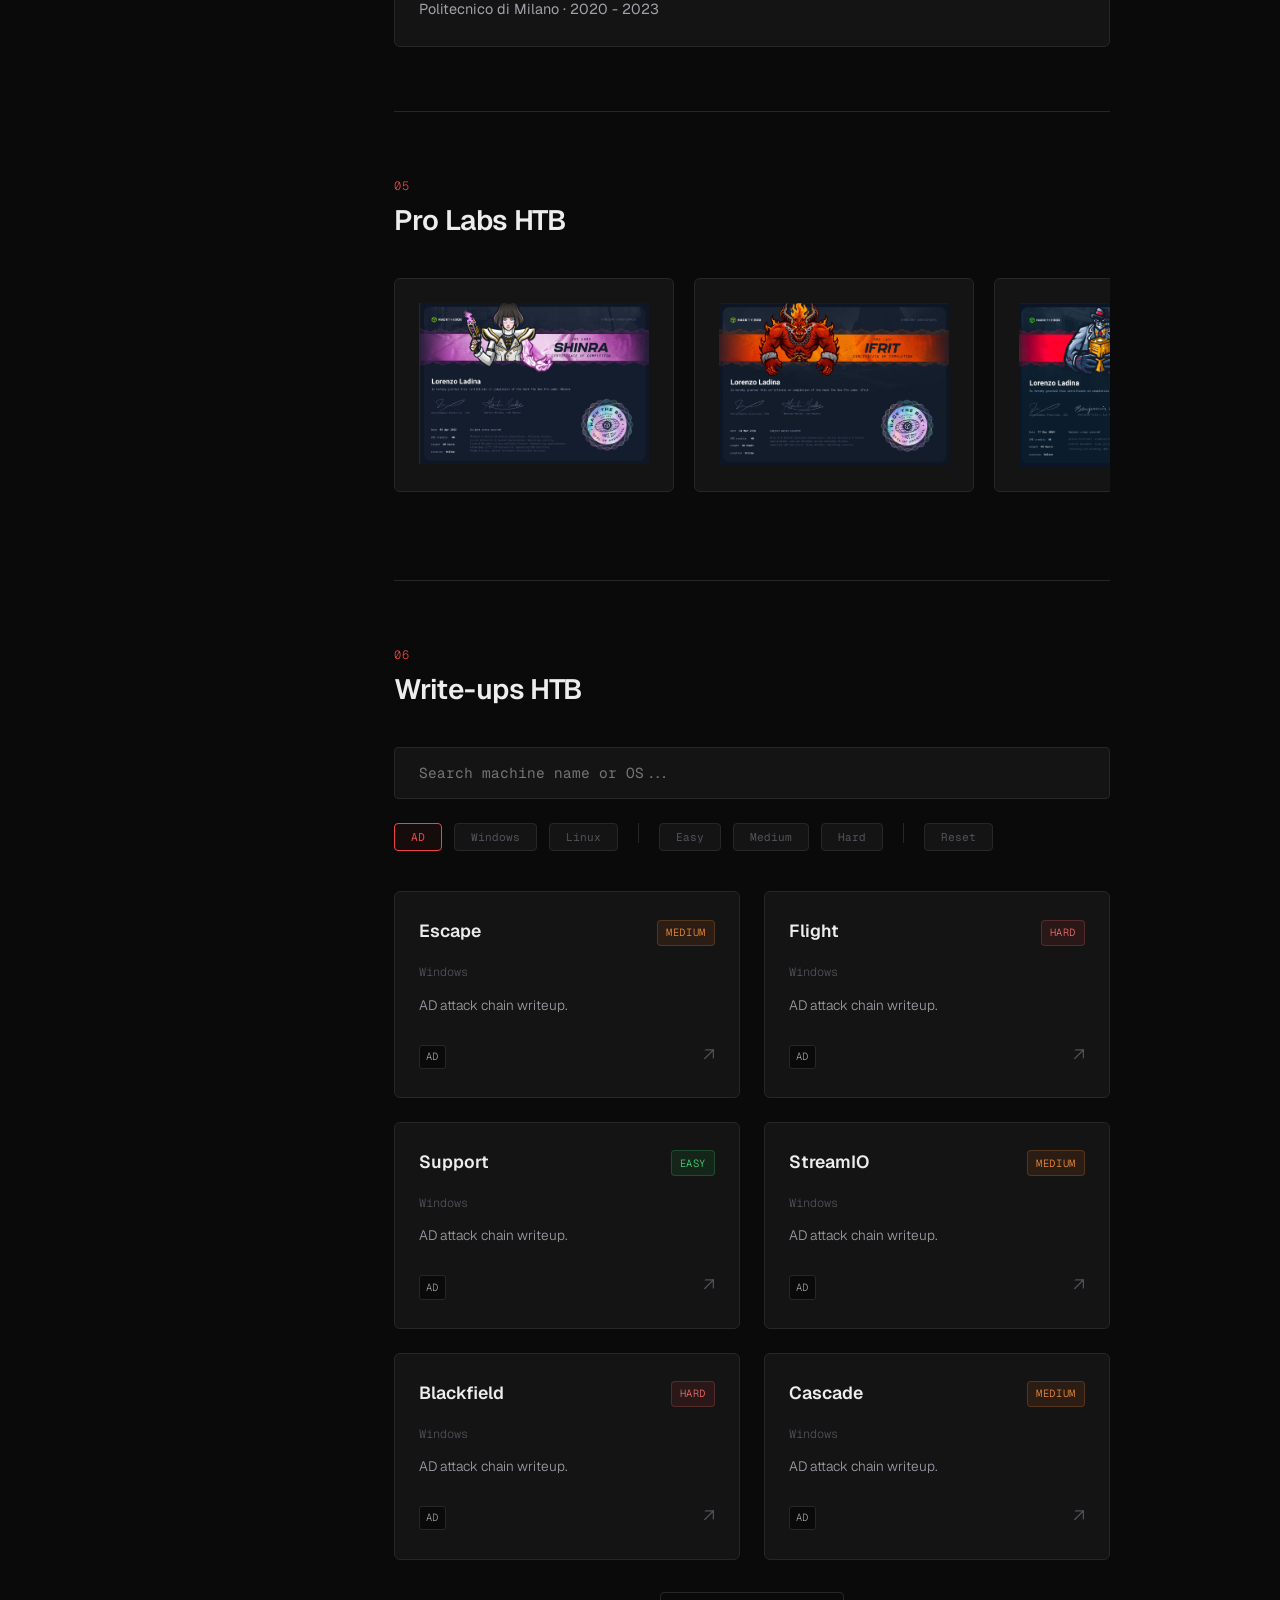
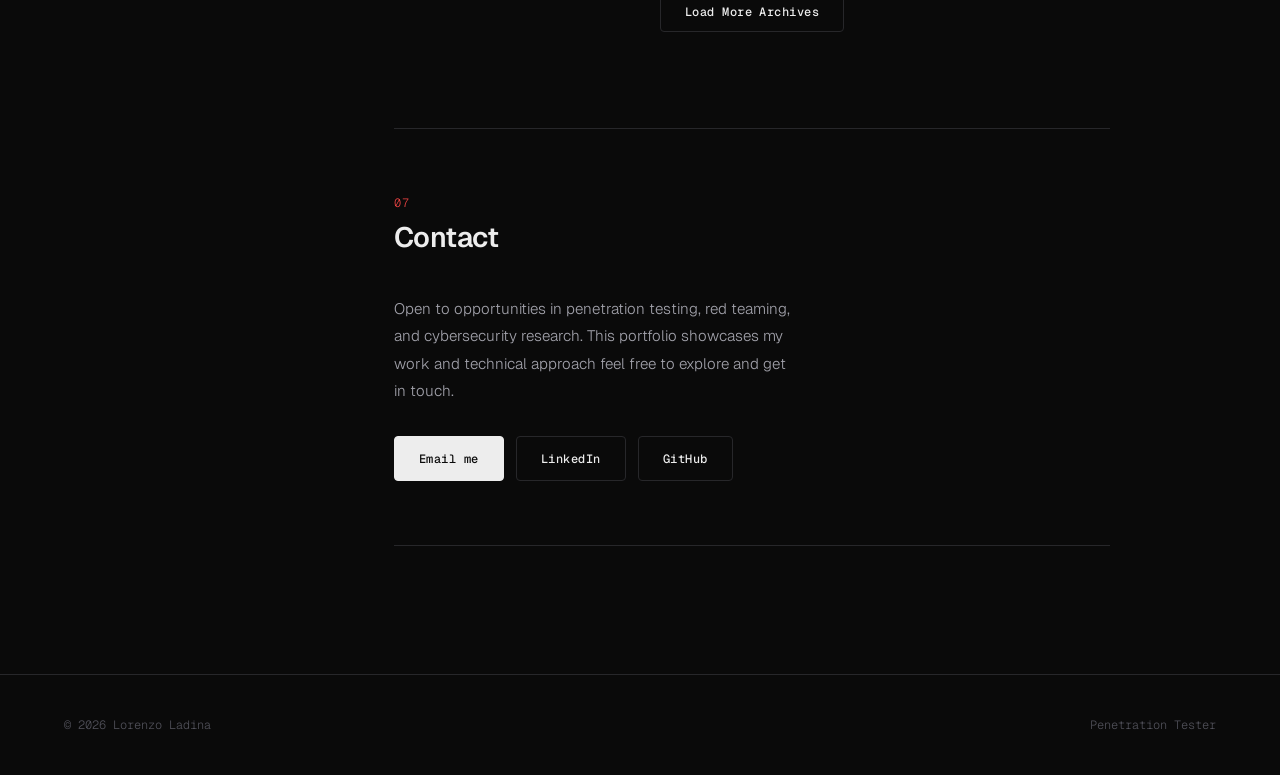
==== commit 958c6f85: "Update hero bio" ====
--- a/index.html
+++ b/index.html
@@ -27,7 +27,7 @@
       <div class="hero-eyebrow">Penetration Tester · Offensive Security</div>
       <h1>nerdy friends<br>call me<br><em>whit3g4ndalf</em></h1>
       <p class="hero-bio">
-      2 years specializing in Active Directory attack chains and red team operations. OSCP+ certified, currently pursuing OSEP. <br> MSc in Computer Science & Engineering at Polimi with a focus on AI-driven pentest automation.  Always looking to improve my skills and learning new things on platform like Hack The Box
+      2+ years specializing in Active Directory attack chains and red team operations. OSCP+ certified, currently pursuing OSEP. <br> MSc in Computer Science & Engineering at Polimi with a focus on AI-driven pentest automation.  Always looking to improve my skills and learning new things on platform like Hack The Box
       </p>
       <div class="hero-pills">
         <span class="pill">OSCP</span>
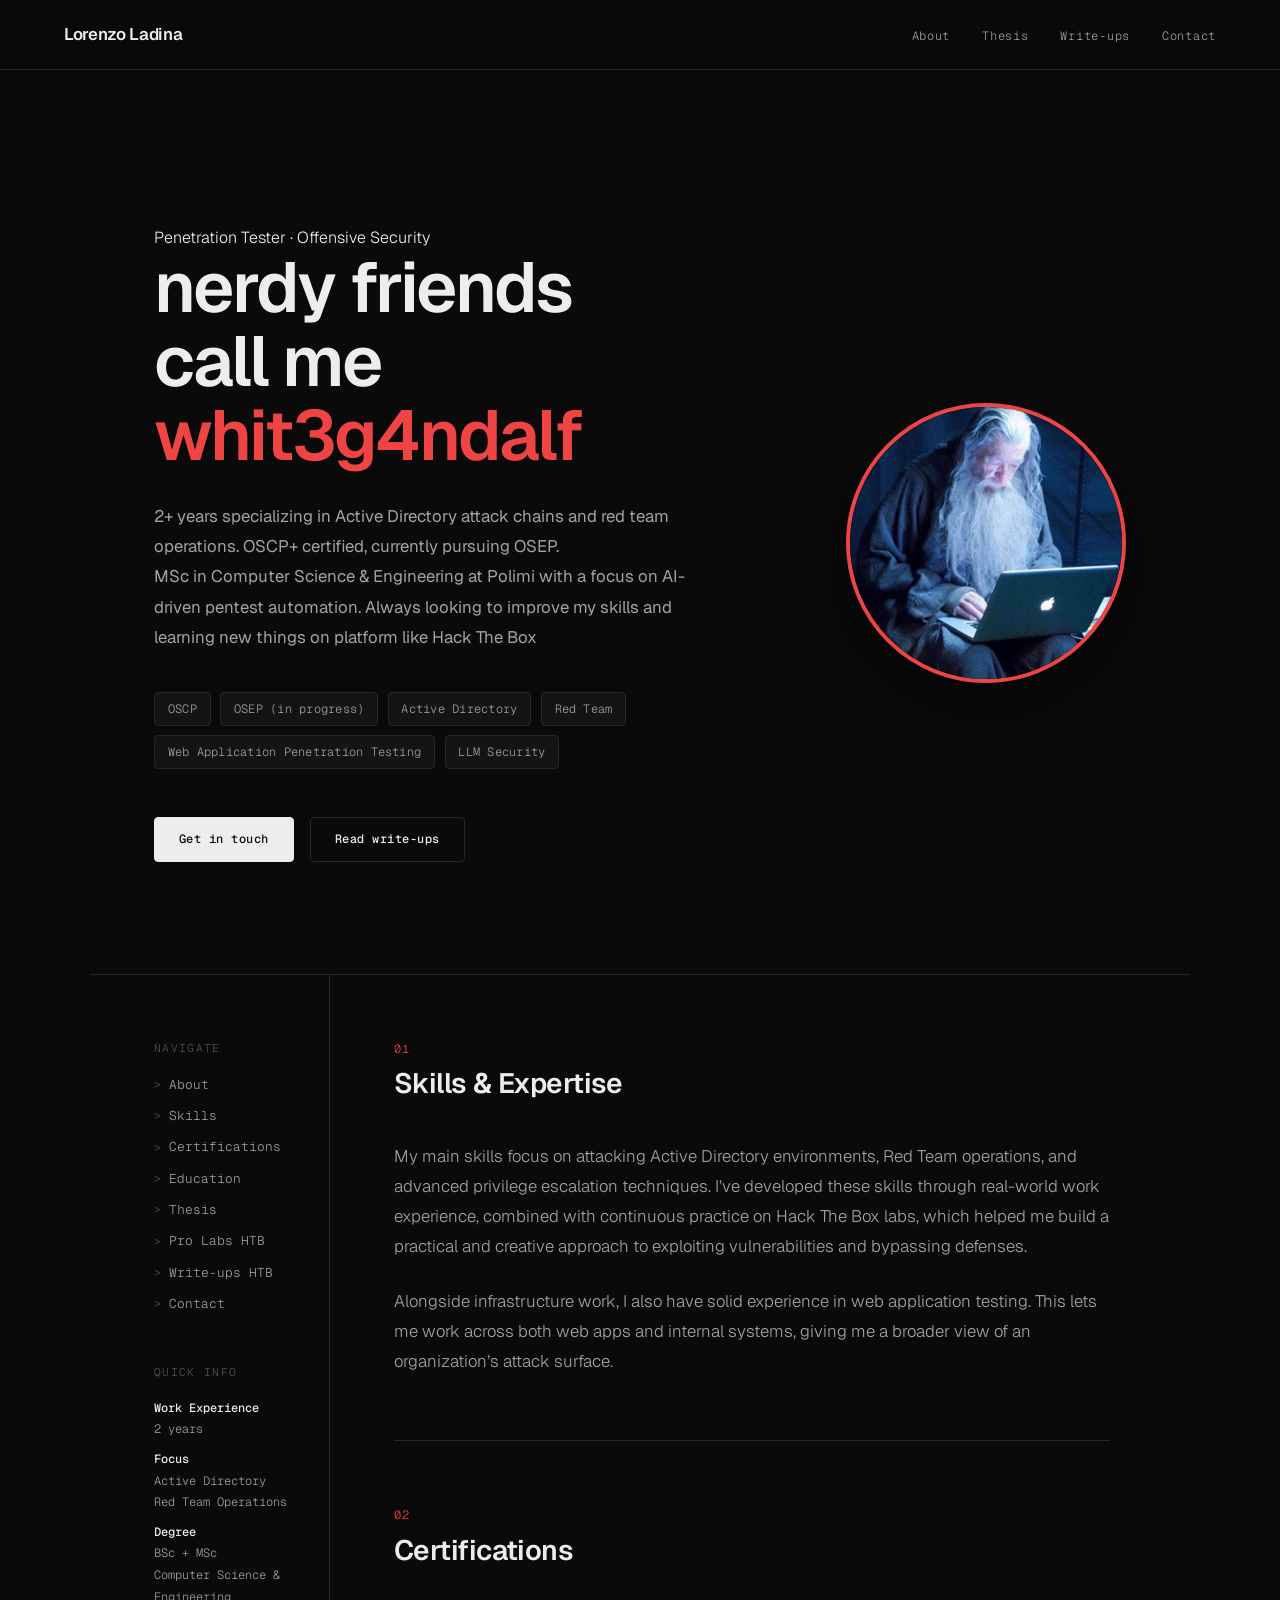
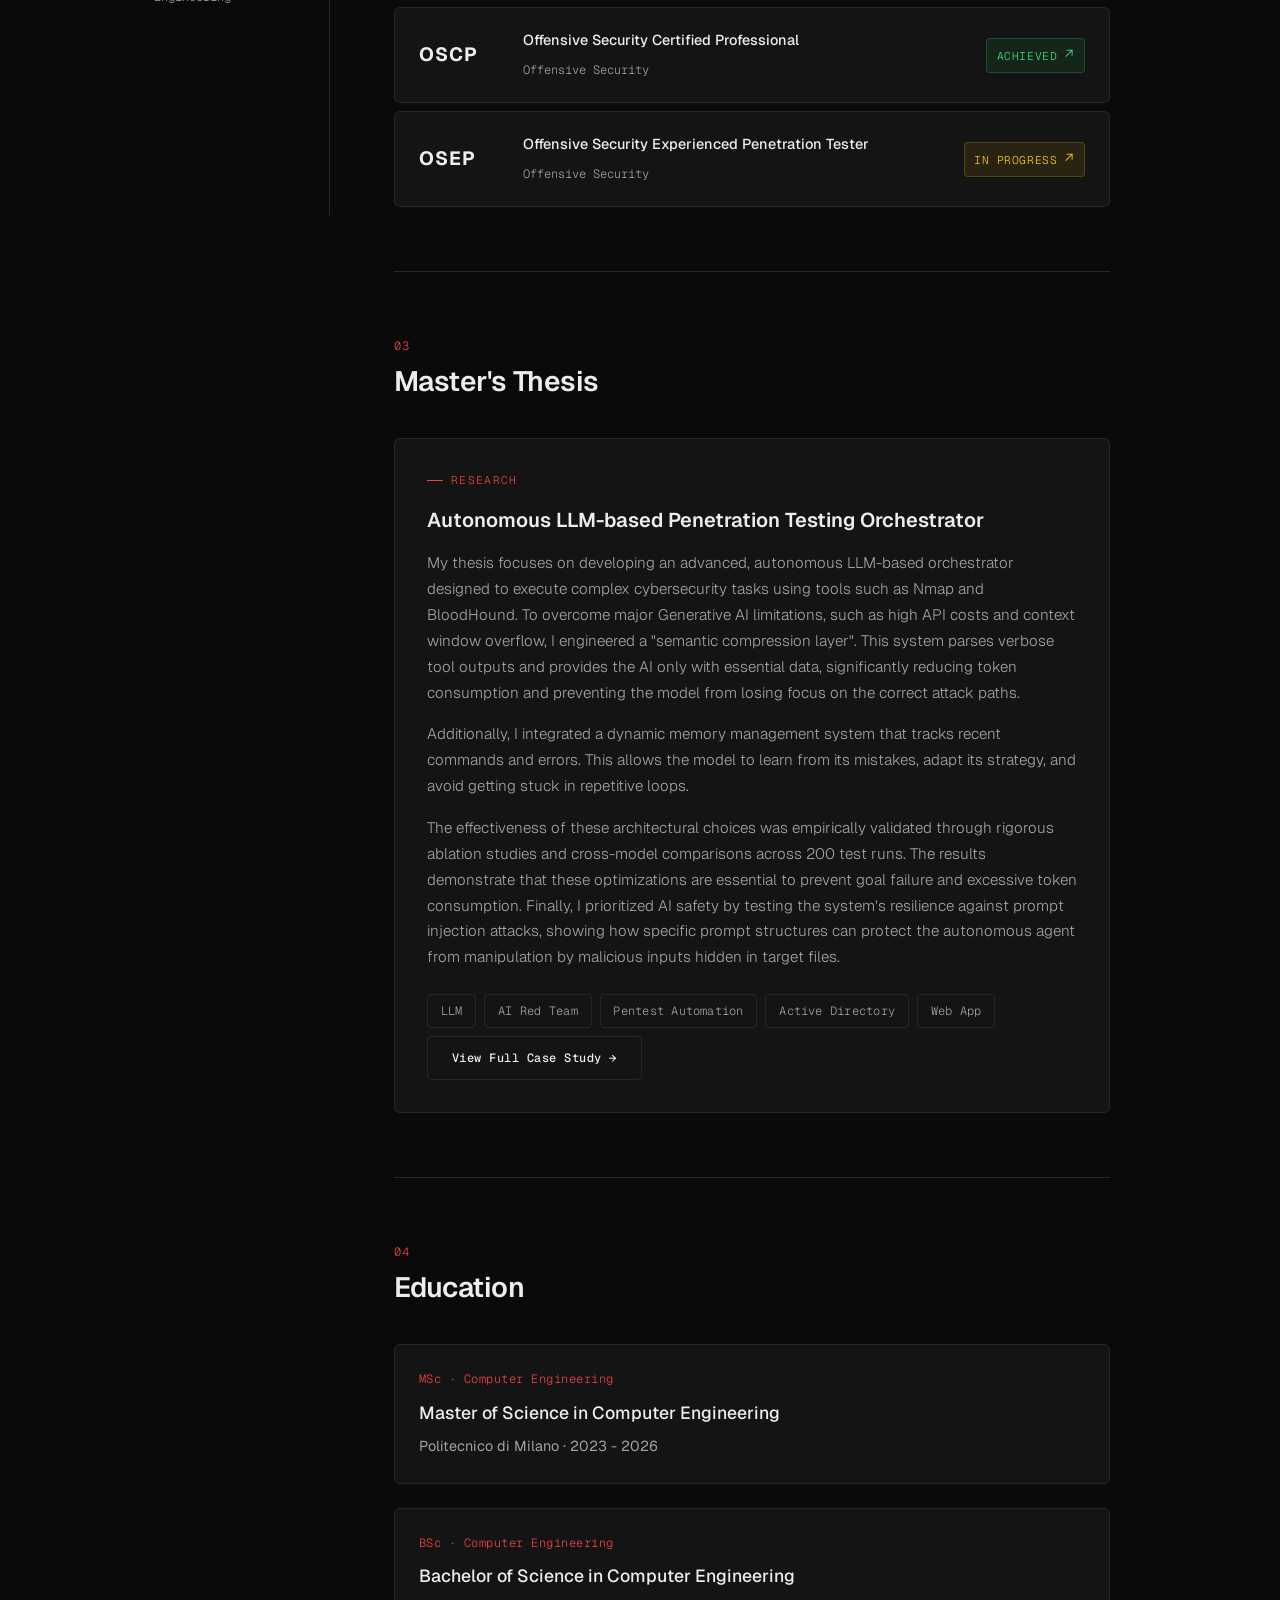
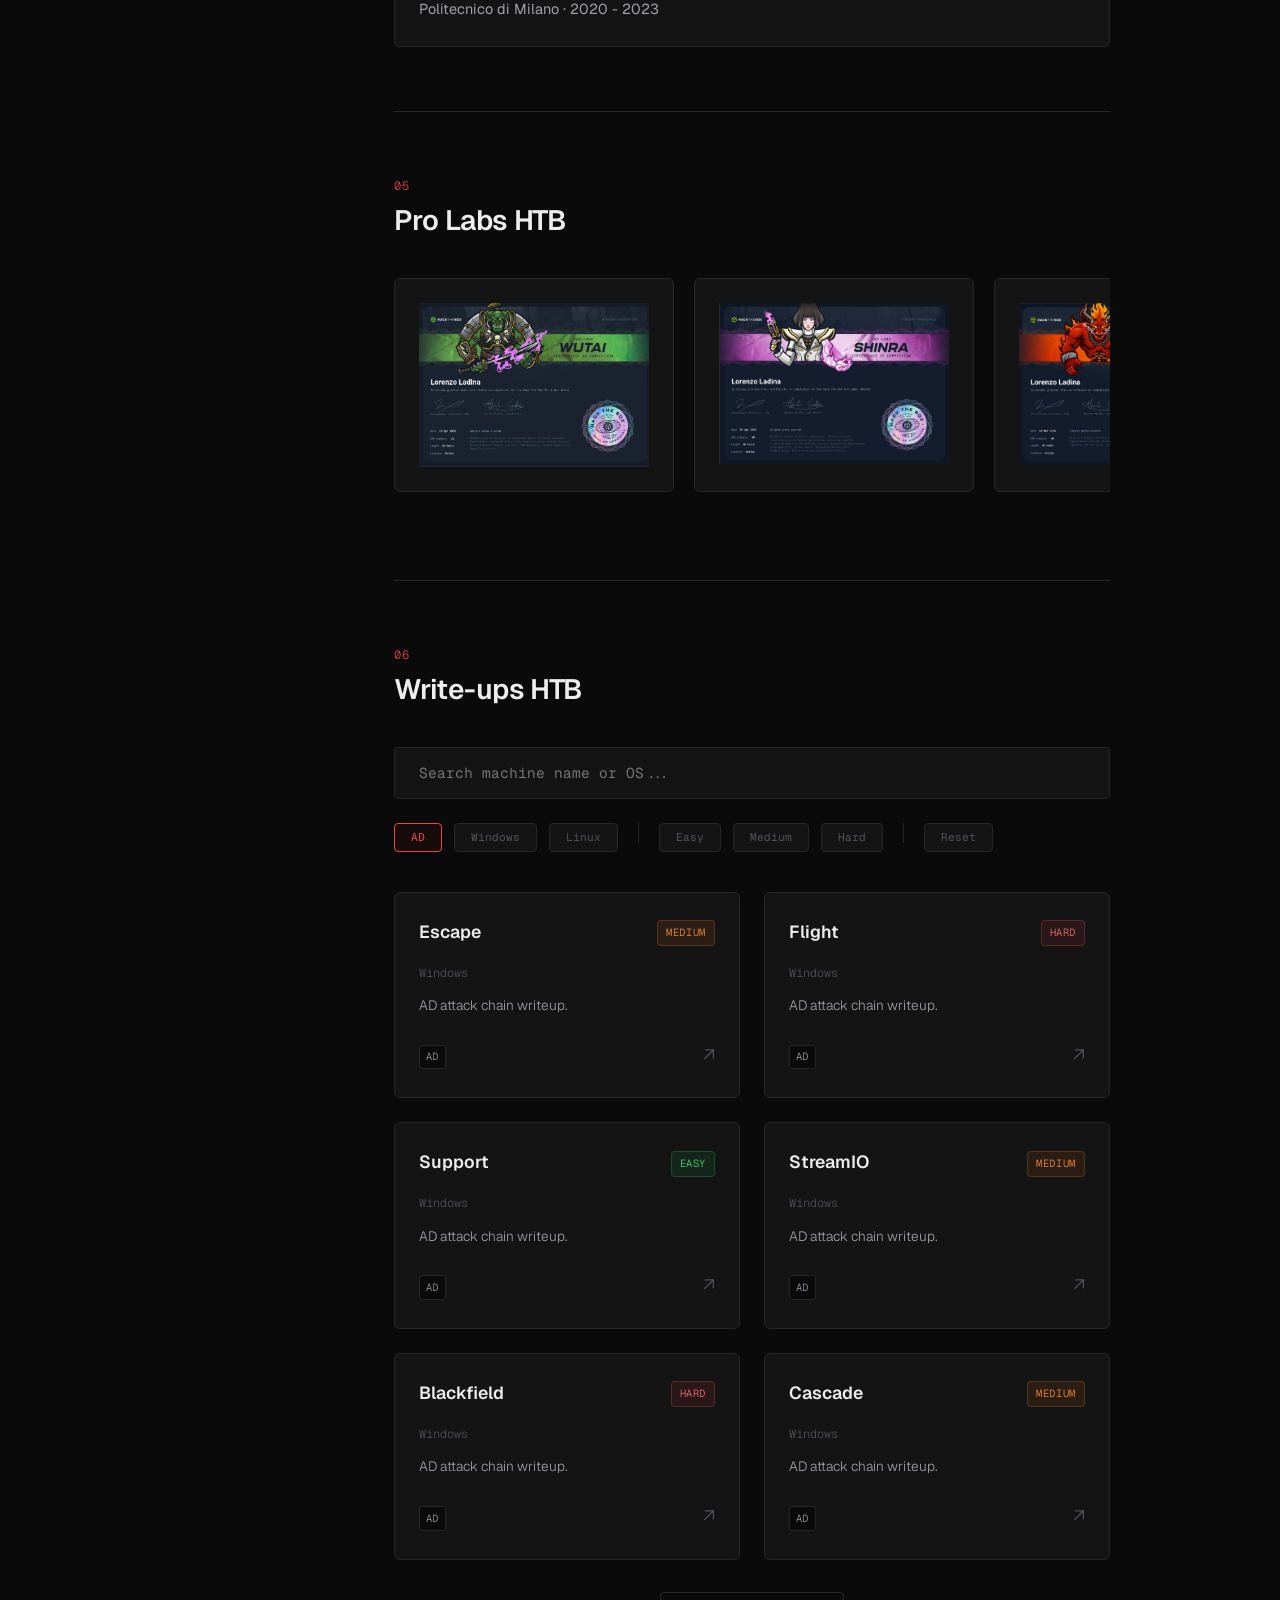
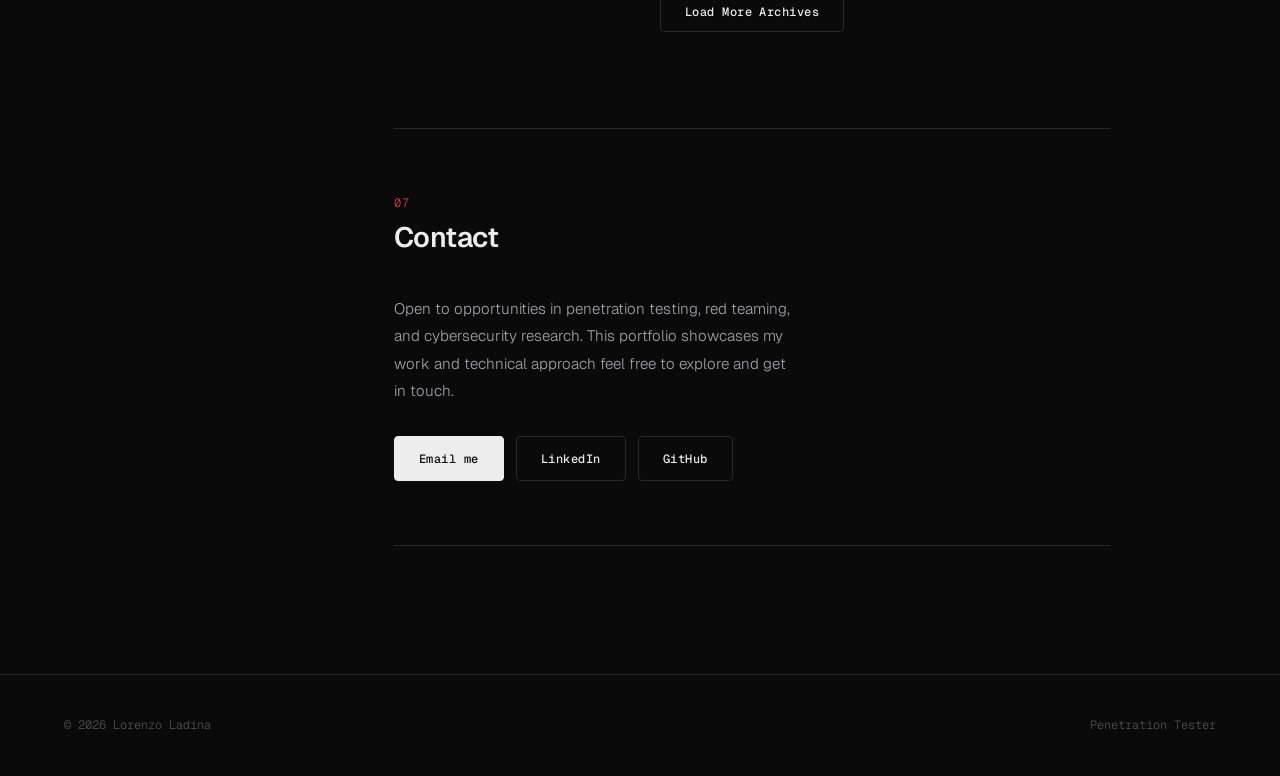
==== commit 2aa250cb: "Add Wutai Pro Lab image and card to the Pro Labs section" ====
--- a/index.html
+++ b/index.html
@@ -182,6 +182,10 @@
         <div class="pro-labs-grid">
 
           <div class="pro-lab-card" onclick="openModal(this)">
+            <img src="img/wutai.png" alt="Wutai Pro Lab" class="pro-lab-logo" />
+          </div>
+
+          <div class="pro-lab-card" onclick="openModal(this)">
             <img src="img/shinra.png" alt="Shinra Pro Lab" class="pro-lab-logo" />
           </div>
           
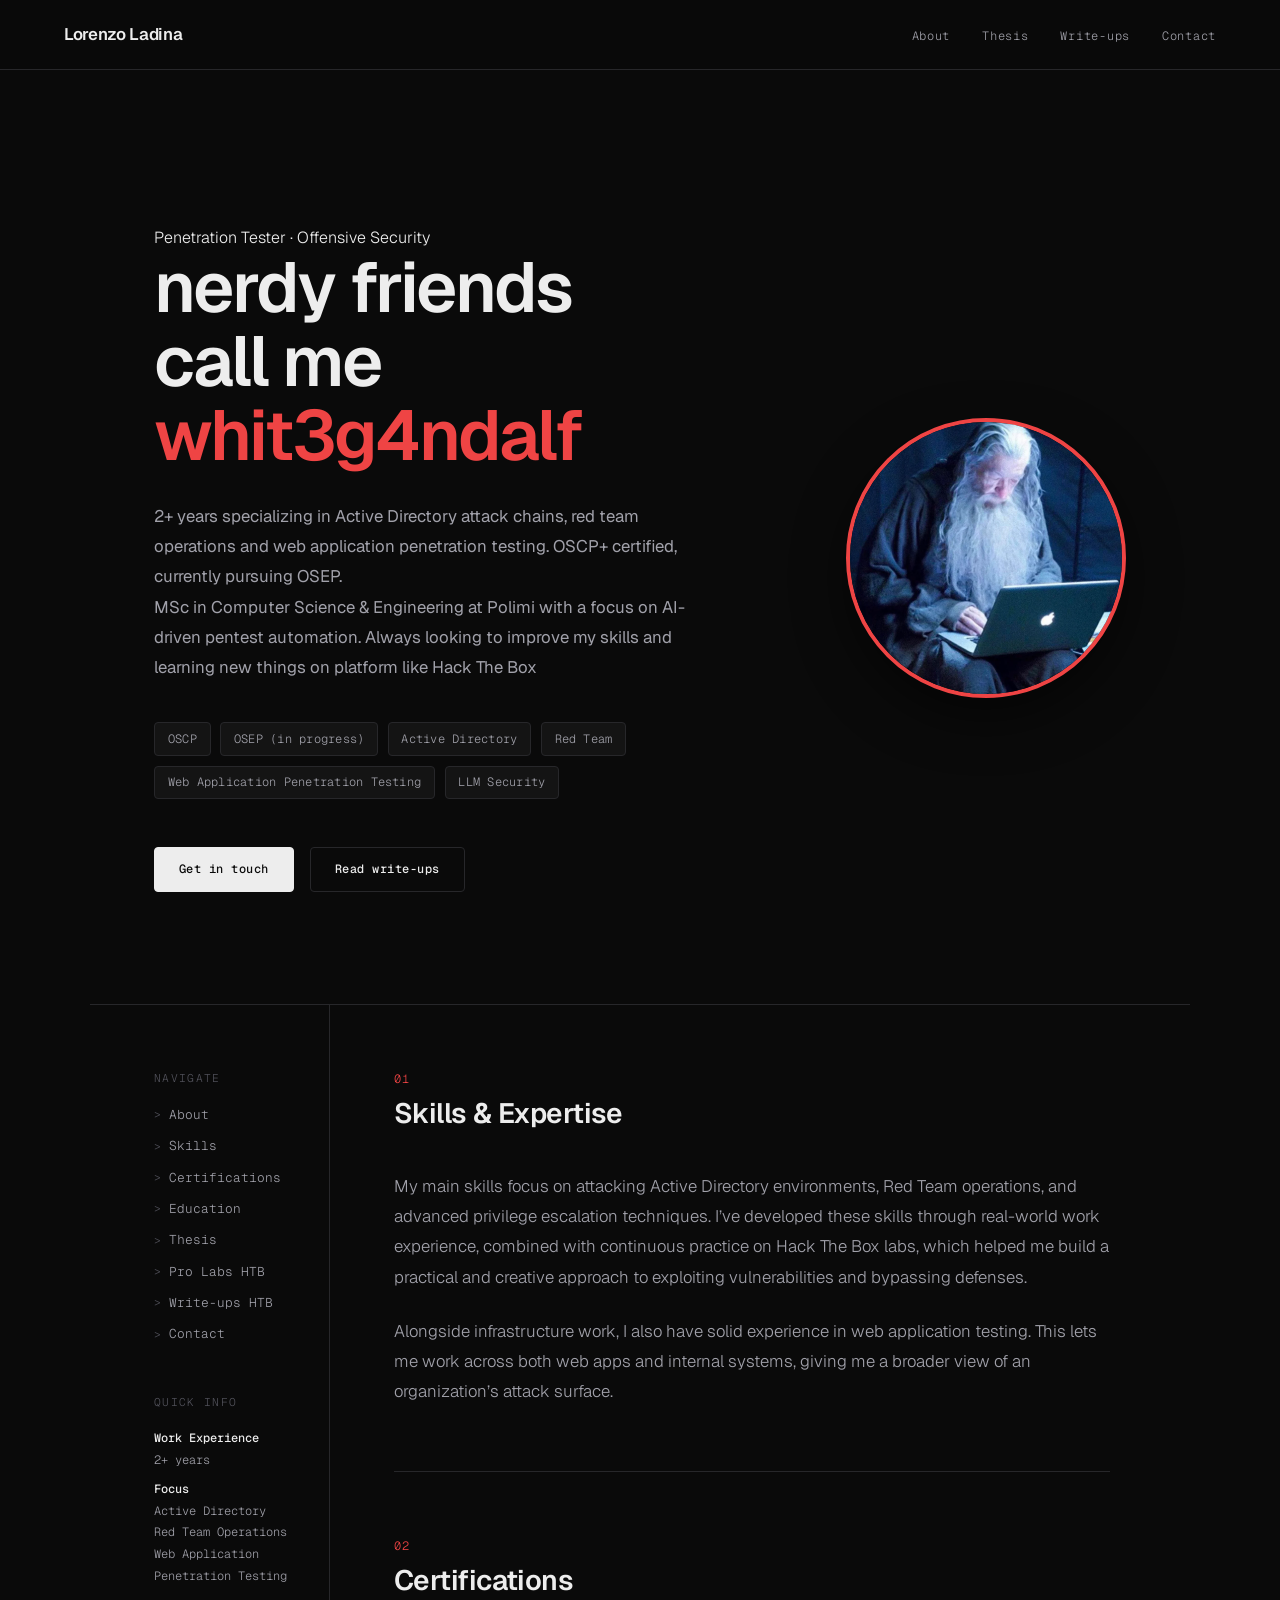
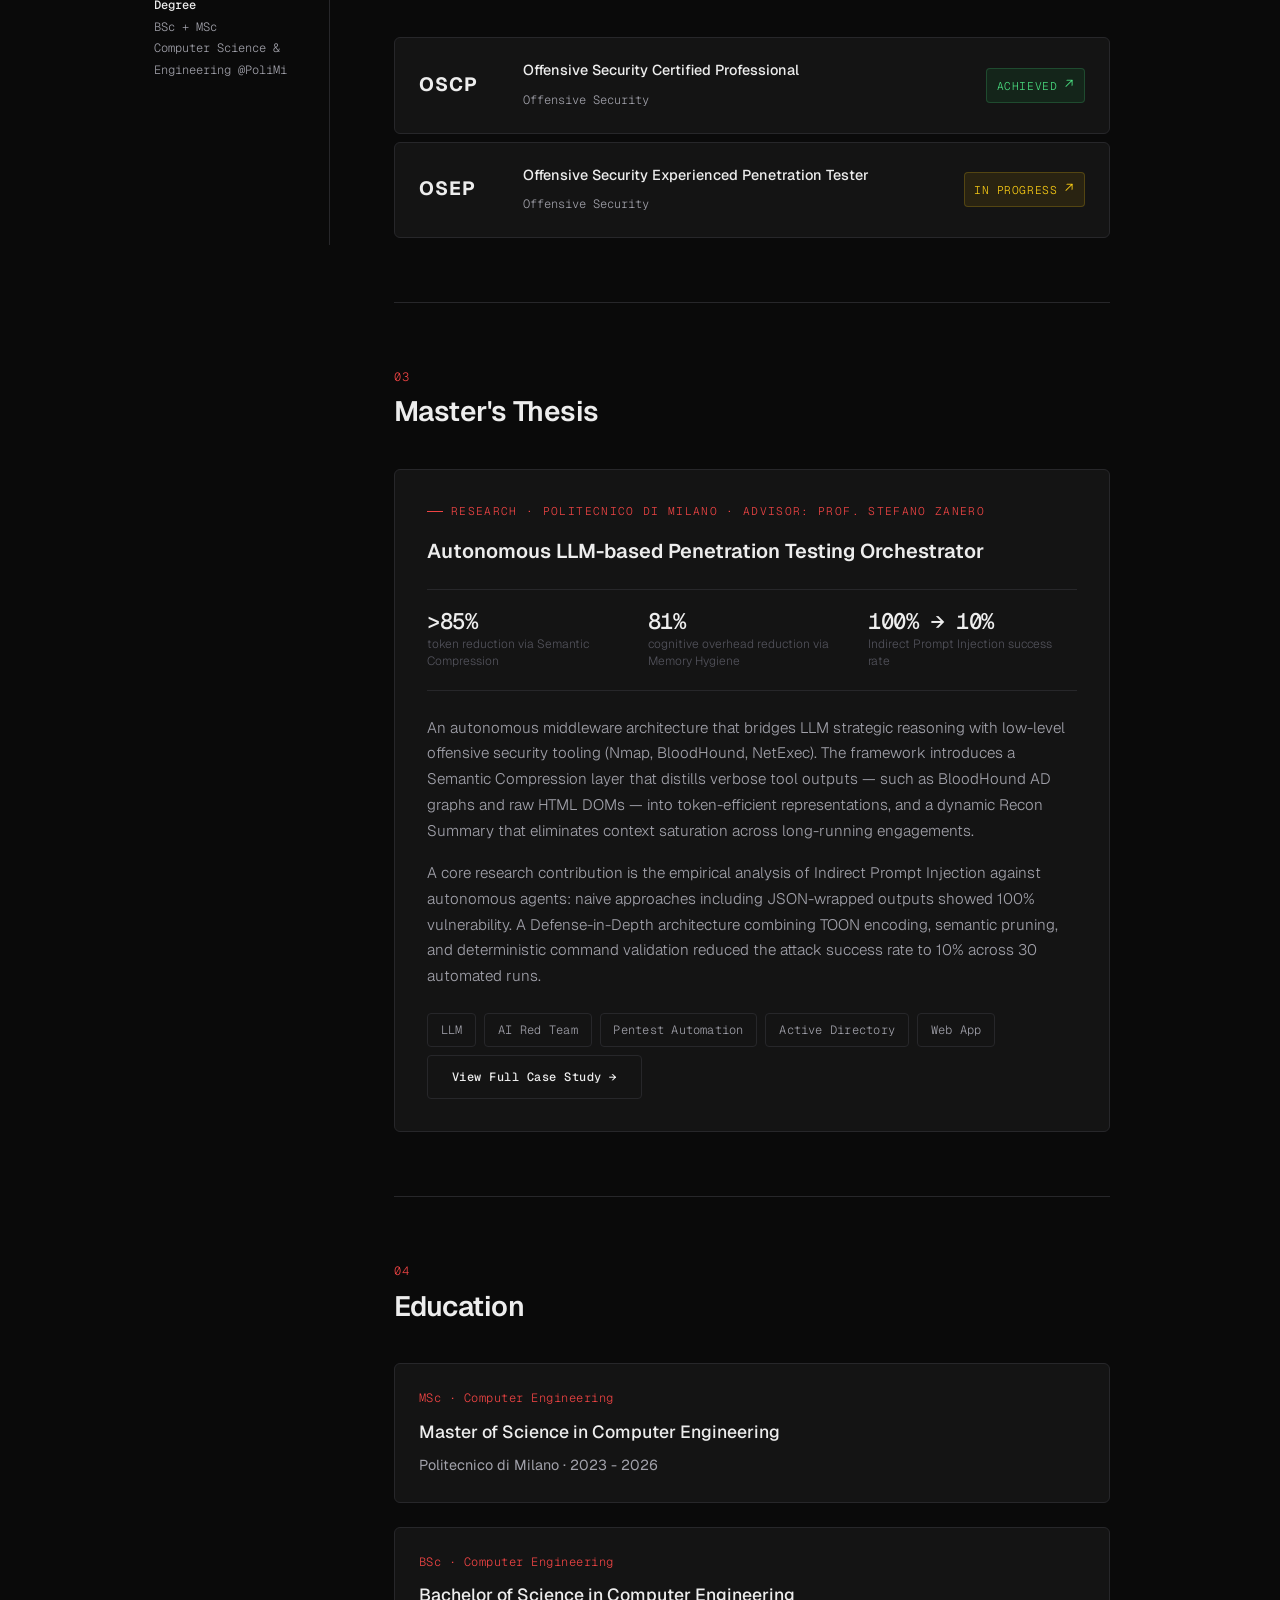
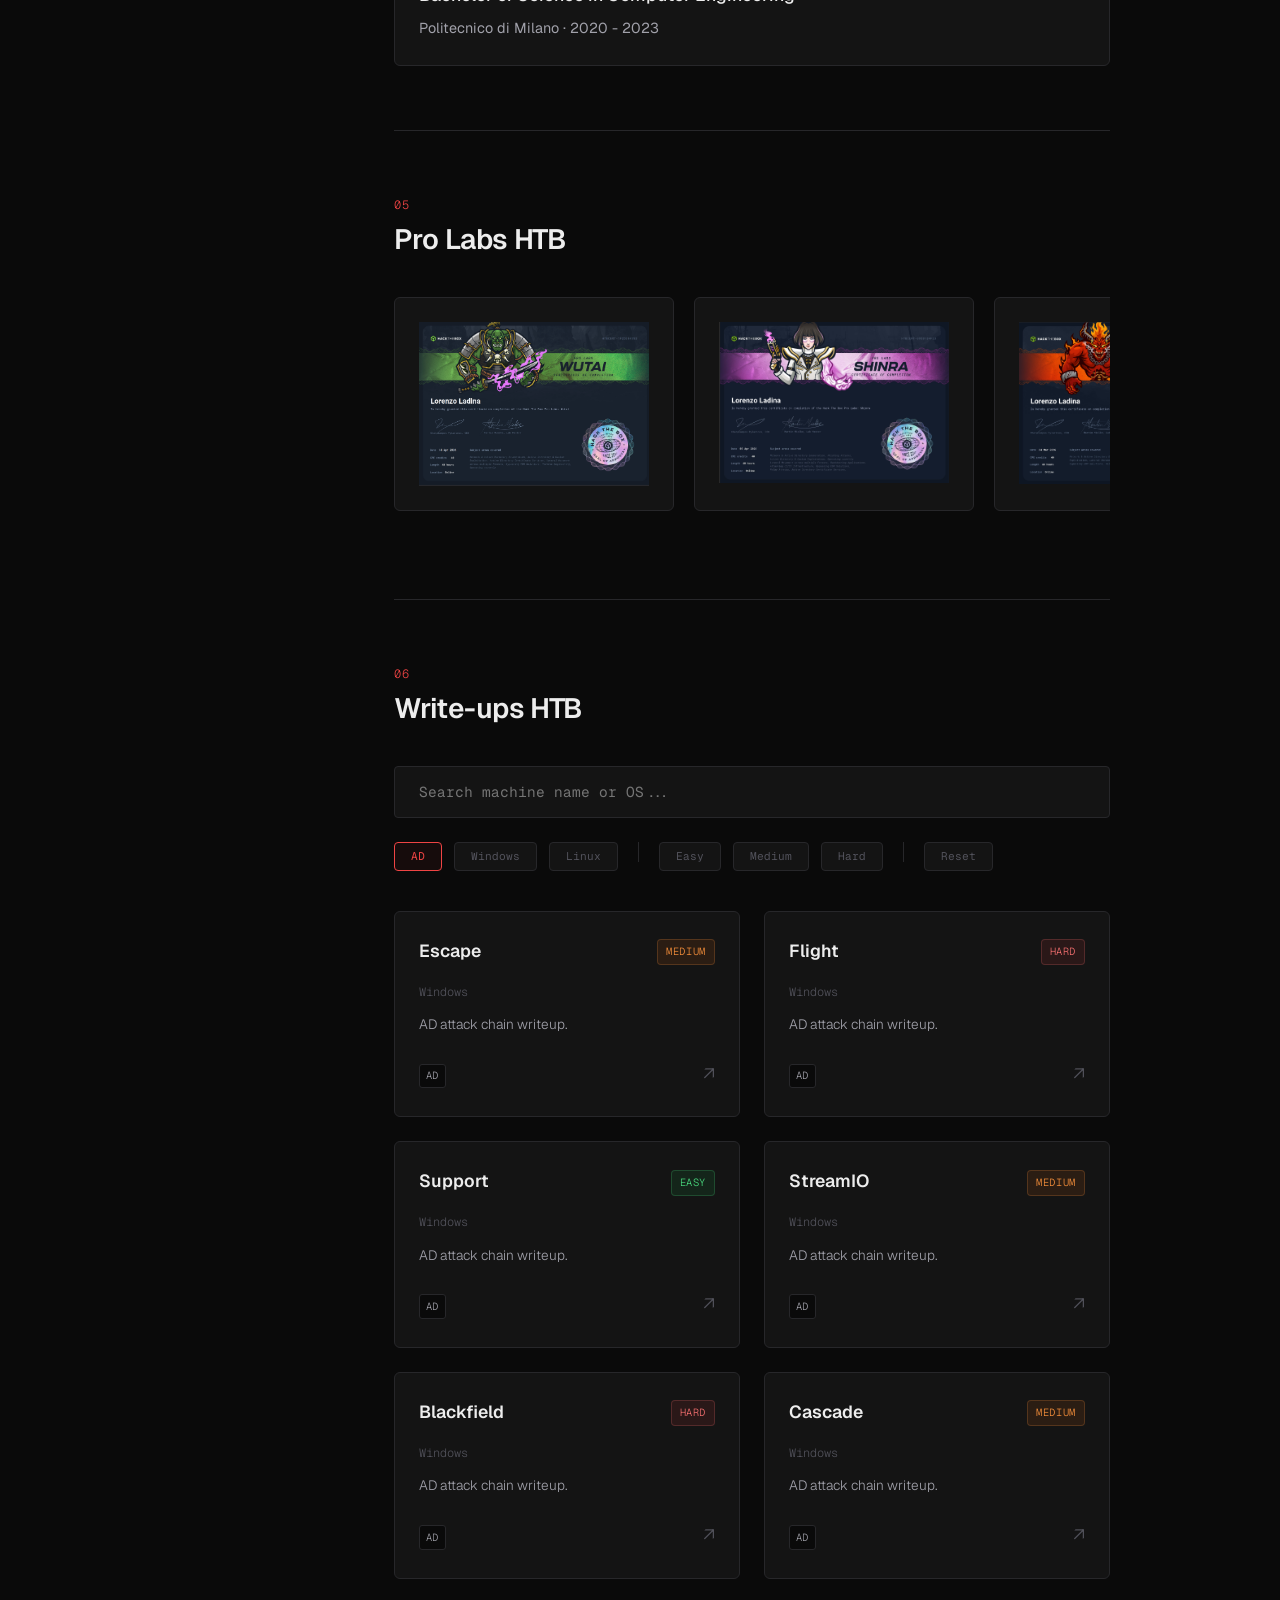
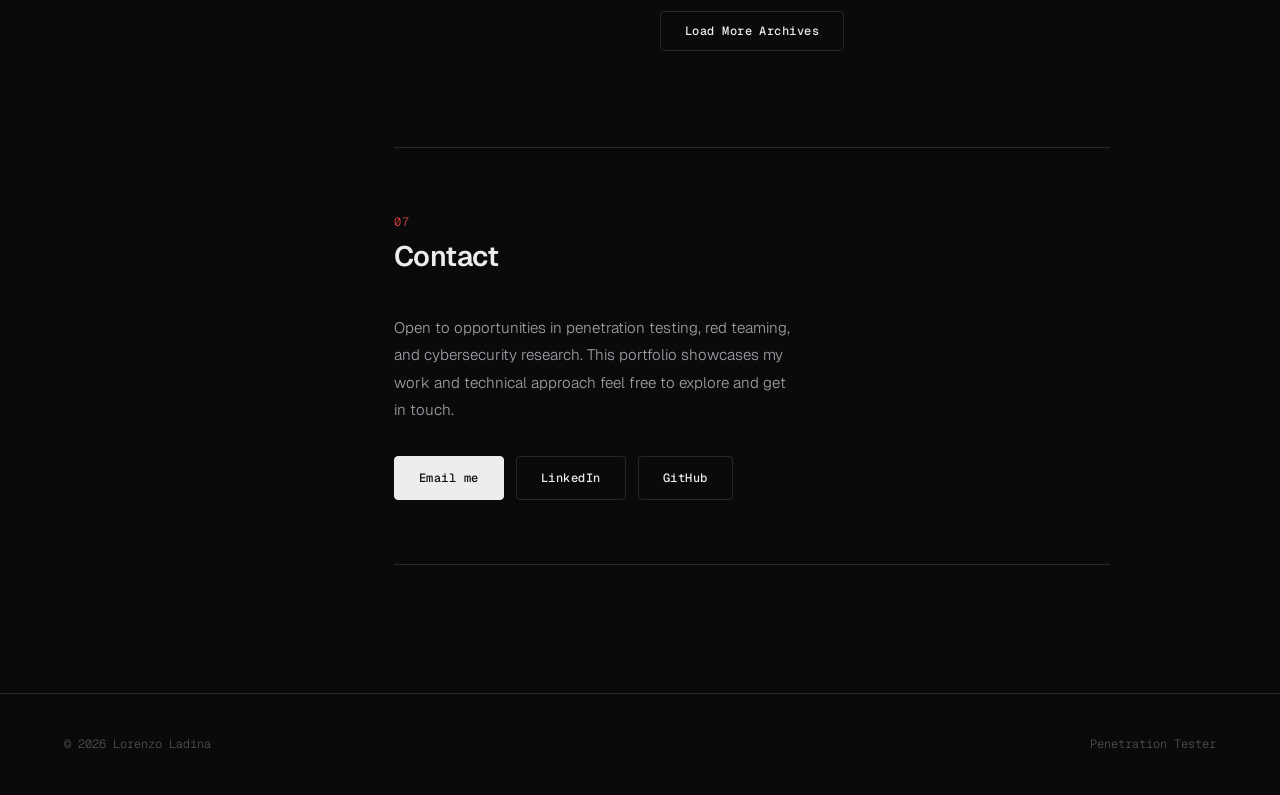
==== commit 62aea6b8: "Enhance thesis section with detailed metrics and improved layout; update styles for better presentat" ====
--- a/index.html
+++ b/index.html
@@ -27,7 +27,7 @@
       <div class="hero-eyebrow">Penetration Tester · Offensive Security</div>
       <h1>nerdy friends<br>call me<br><em>whit3g4ndalf</em></h1>
       <p class="hero-bio">
-      2+ years specializing in Active Directory attack chains and red team operations. OSCP+ certified, currently pursuing OSEP. <br> MSc in Computer Science & Engineering at Polimi with a focus on AI-driven pentest automation.  Always looking to improve my skills and learning new things on platform like Hack The Box
+      2+ years specializing in Active Directory attack chains, red team operations and web application penetration testing. OSCP+ certified, currently pursuing OSEP. <br> MSc in Computer Science & Engineering at Polimi with a focus on AI-driven pentest automation.  Always looking to improve my skills and learning new things on platform like Hack The Box
       </p>
       <div class="hero-pills">
         <span class="pill">OSCP</span>
@@ -69,15 +69,16 @@
         <div class="sidebar-label">Quick info</div>
         <div class="sidebar-meta">
           <strong>Work Experience</strong>
-          <span>2 years</span>
+          <span>2+ years</span>
           
           <strong>Focus</strong>
           <span>Active Directory</span>
           <span>Red Team Operations</span>
+          <span>Web Application Penetration Testing</span>
           
           <strong>Degree</strong>
           <span>BSc + MSc</span>
-          <span>Computer Science & Engineering</span>
+          <span>Computer Science & Engineering @PoliMi</span>
         </div>
       </div>
     </aside>
@@ -132,16 +133,31 @@
         </div>
         <a href="thesis/thesis.html" class="thesis-card-link">
           <div class="thesis-card">
-            <div class="thesis-label">Research</div>
+            <div class="thesis-label">Research &middot; Politecnico di Milano &middot; Advisor: Prof. Stefano Zanero</div>
             <h3>Autonomous LLM-based Penetration Testing Orchestrator</h3>
+
+            <div class="thesis-metrics">
+              <div class="thesis-metric">
+                <span class="thesis-metric-value">&gt;85%</span>
+                <span class="thesis-metric-label">token reduction via Semantic Compression</span>
+              </div>
+              <div class="thesis-metric">
+                <span class="thesis-metric-value">81%</span>
+                <span class="thesis-metric-label">cognitive overhead reduction via Memory Hygiene</span>
+              </div>
+              <div class="thesis-metric">
+                <span class="thesis-metric-value">100% &rarr; 10%</span>
+                <span class="thesis-metric-label">Indirect Prompt Injection success rate</span>
+              </div>
+            </div>
+
             <p>
-              My thesis focuses on developing an advanced, autonomous LLM-based orchestrator designed to execute complex cybersecurity tasks using tools such as Nmap and BloodHound. To overcome major Generative AI limitations, such as high API costs and context window overflow, I engineered a "semantic compression layer". This system parses verbose tool outputs and provides the AI only with essential data, significantly reducing token consumption and preventing the model from losing focus on the correct attack paths.          </p>
-            <p>
-              Additionally, I integrated a dynamic memory management system that tracks recent commands and errors. This allows the model to learn from its mistakes, adapt its strategy, and avoid getting stuck in repetitive loops.
+              An autonomous middleware architecture that bridges LLM strategic reasoning with low-level offensive security tooling (Nmap, BloodHound, NetExec). The framework introduces a Semantic Compression layer that distills verbose tool outputs &mdash; such as BloodHound AD graphs and raw HTML DOMs &mdash; into token-efficient representations, and a dynamic Recon Summary that eliminates context saturation across long-running engagements.
             </p>
             <p>
-              The effectiveness of these architectural choices was empirically validated through rigorous ablation studies and cross-model comparisons across 200 test runs. The results demonstrate that these optimizations are essential to prevent goal failure and excessive token consumption. Finally, I prioritized AI safety by testing the system’s resilience against prompt injection attacks, showing how specific prompt structures can protect the autonomous agent from manipulation by malicious inputs hidden in target files.
-            </p> 
+              A core research contribution is the empirical analysis of Indirect Prompt Injection against autonomous agents: naive approaches including JSON-wrapped outputs showed 100% vulnerability. A Defense-in-Depth architecture combining TOON encoding, semantic pruning, and deterministic command validation reduced the attack success rate to 10% across 30 automated runs.
+            </p>
+            
             <div class="thesis-tags">
               <span class="pill">LLM</span>
               <span class="pill">AI Red Team</span>
--- a/styles.css
+++ b/styles.css
@@ -414,6 +414,38 @@
 .thesis-card-link:hover .btn-fake {
     background: transparent;
     color: var(--ink);
+}
+
+/* ── THESIS METRICS ── */
+.thesis-metrics {
+    display: grid;
+    grid-template-columns: repeat(3, 1fr);
+    gap: 0.75rem;
+    margin: 1.5rem 0;
+    padding: 1.25rem 0;
+    border-top: 1px solid var(--border);
+    border-bottom: 1px solid var(--border);
+}
+.thesis-metric {
+    display: flex;
+    flex-direction: column;
+    gap: 0.25rem;
+}
+.thesis-metric-value {
+    font-family: var(--mono);
+    font-size: 1.4rem;
+    font-weight: 500;
+    color: var(--ink);
+    letter-spacing: -0.02em;
+    line-height: 1;
+}
+.thesis-metric-label {
+    font-size: 0.75rem;
+    color: var(--muted);
+    line-height: 1.4;
+}
+@media (max-width: 600px) {
+    .thesis-metrics { grid-template-columns: 1fr; }
 }
 
 /* ── WRITEUPS COMMAND CENTER ── */
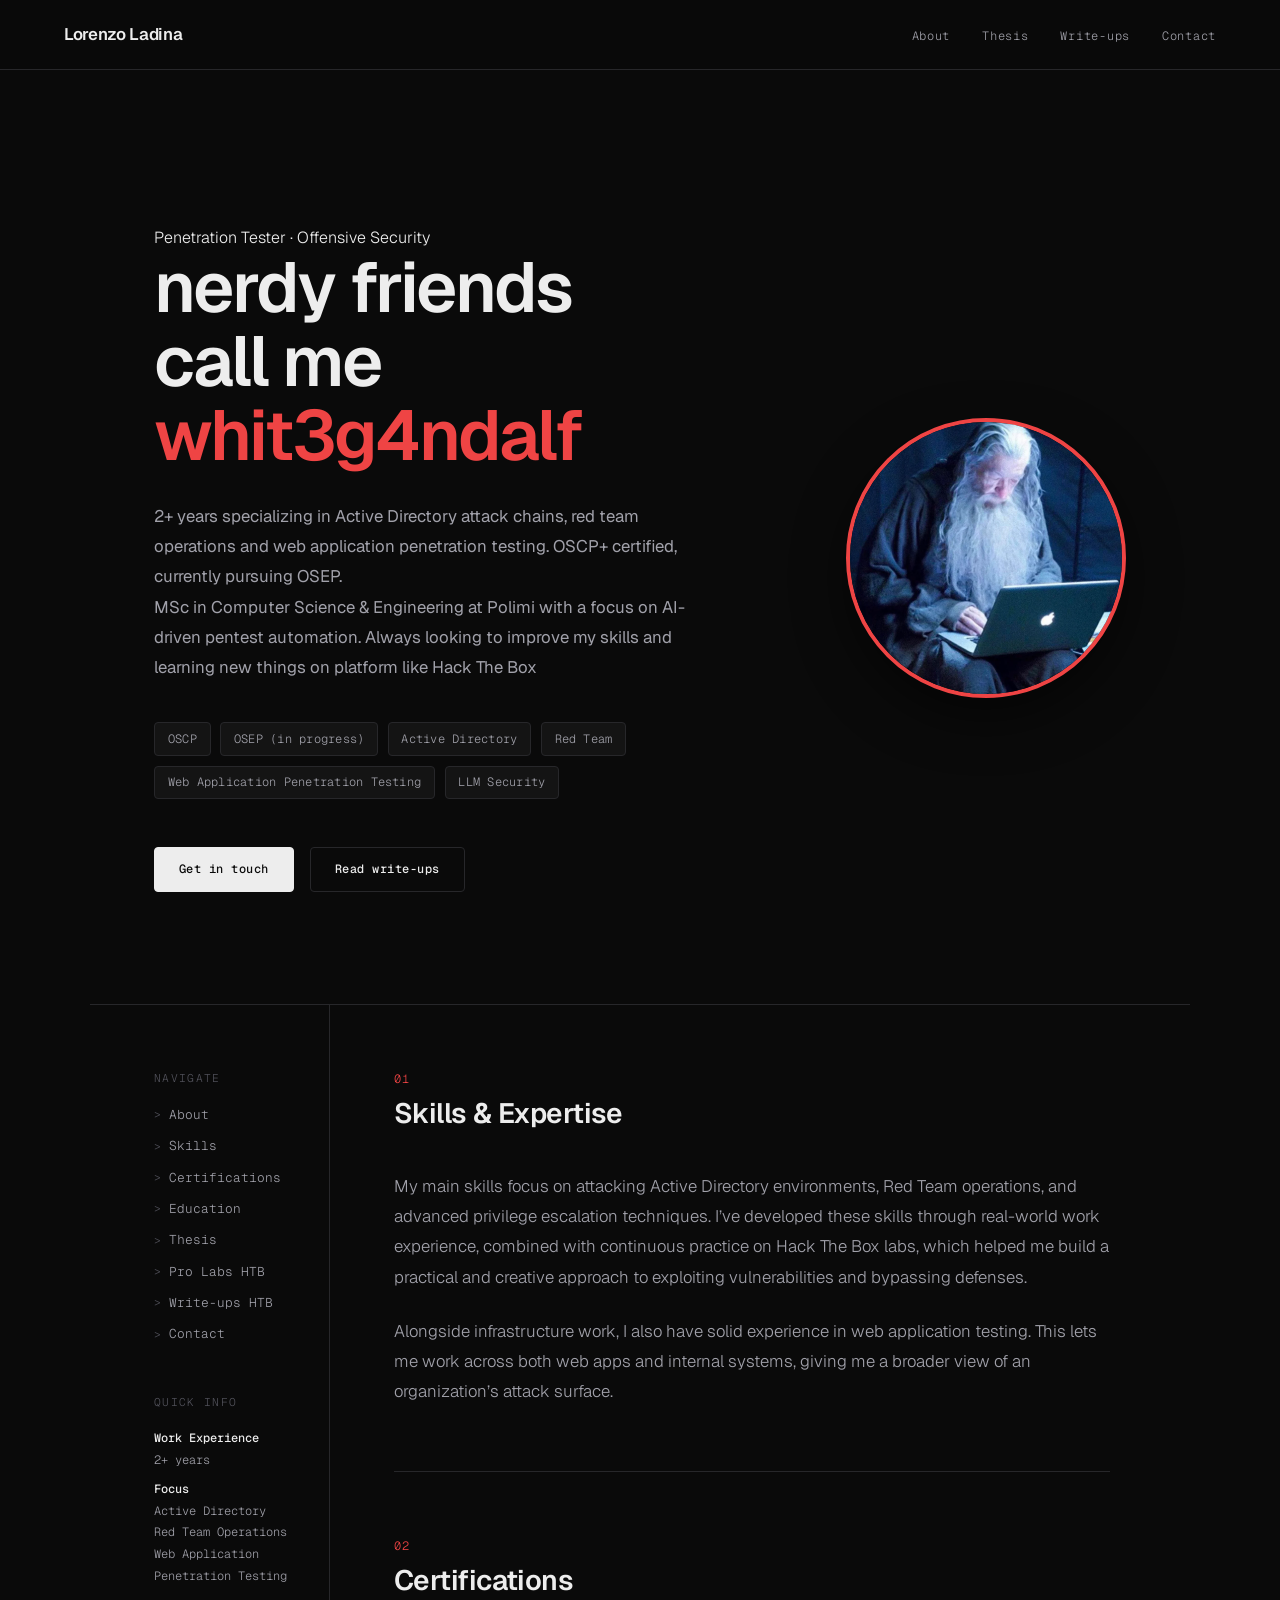
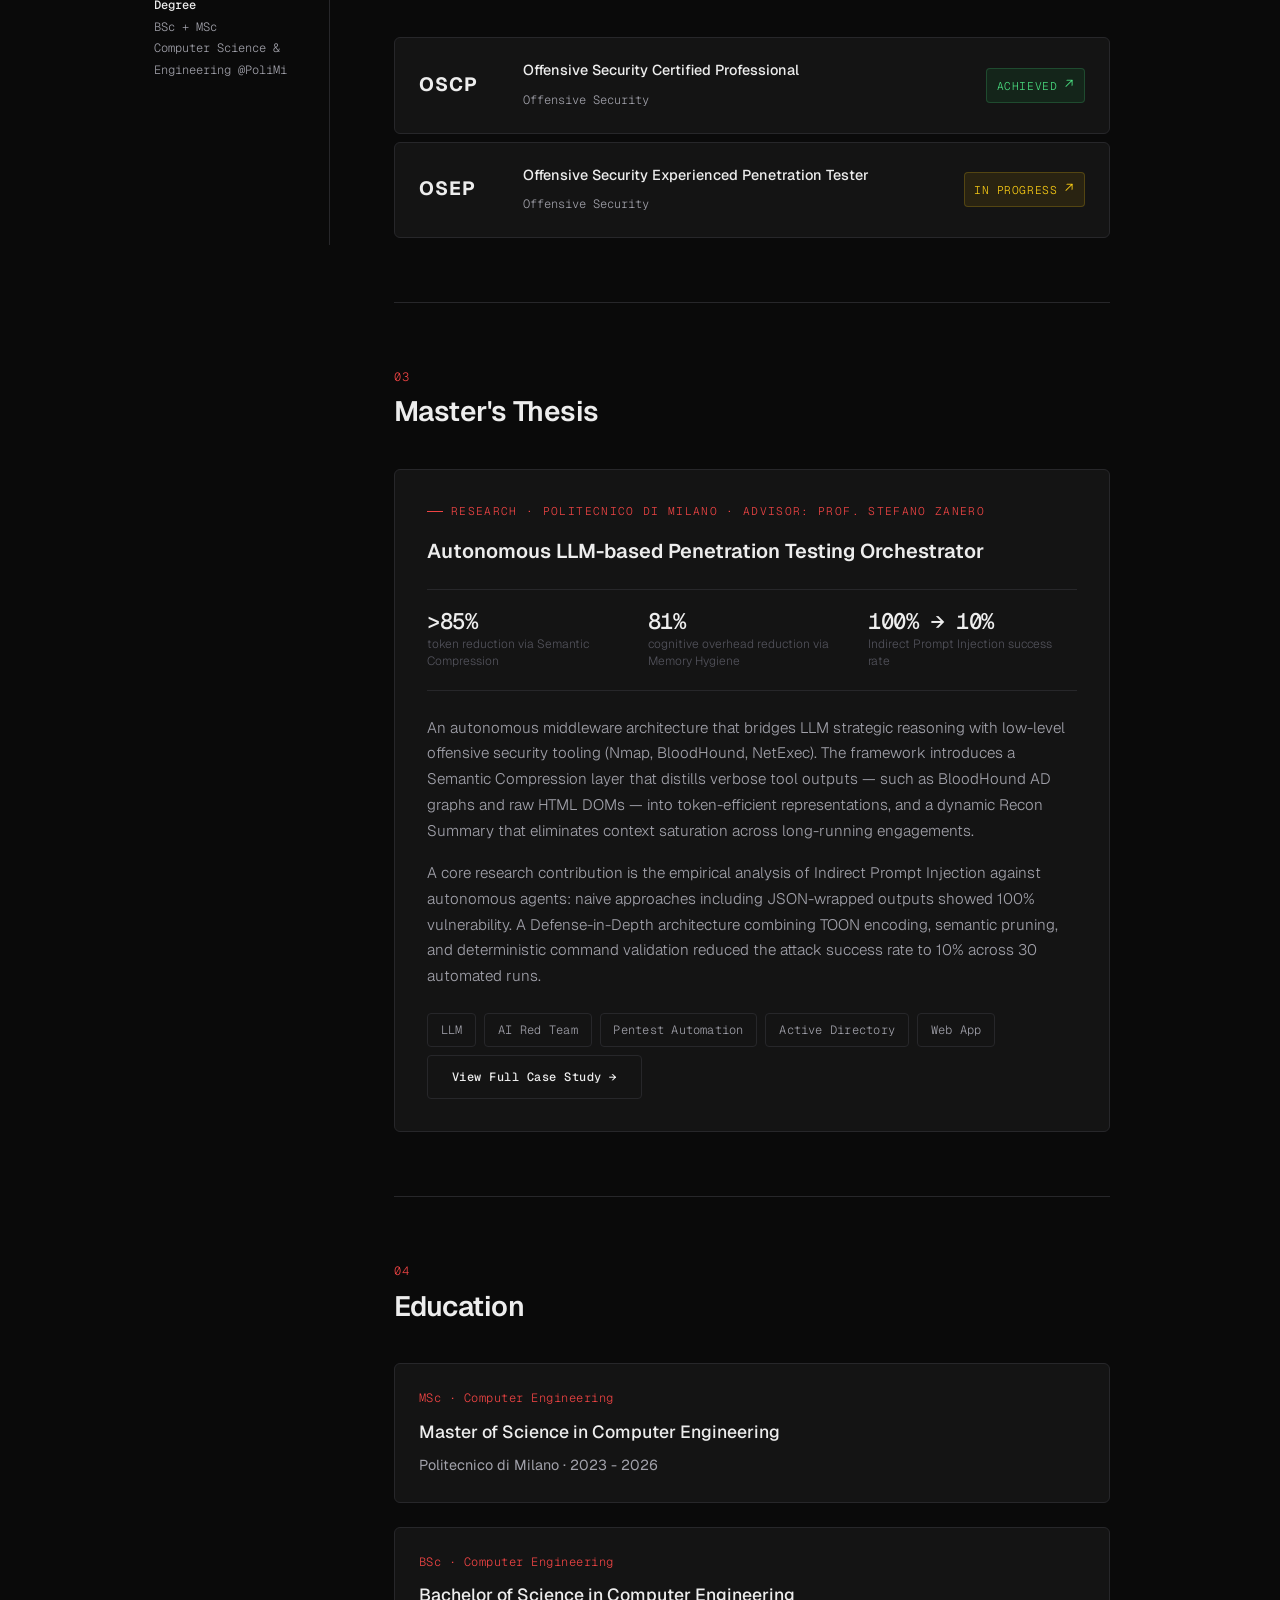
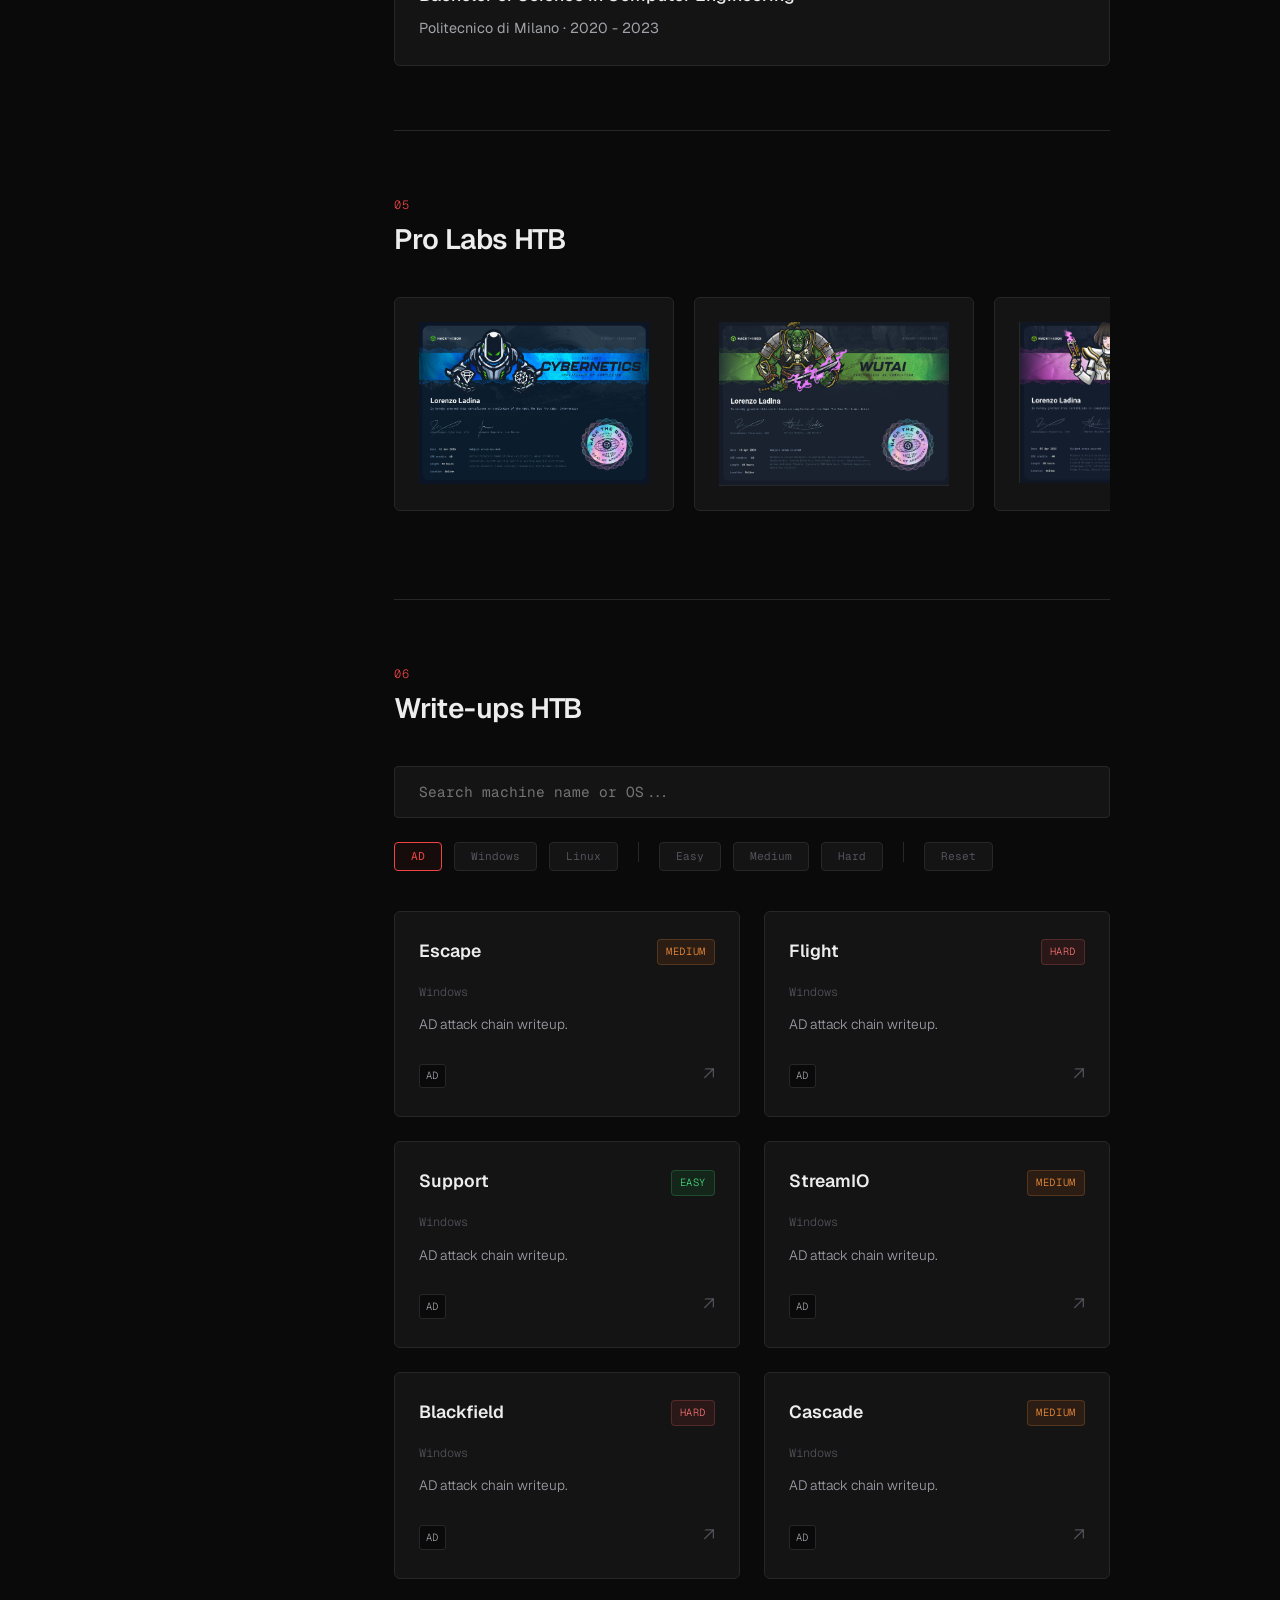
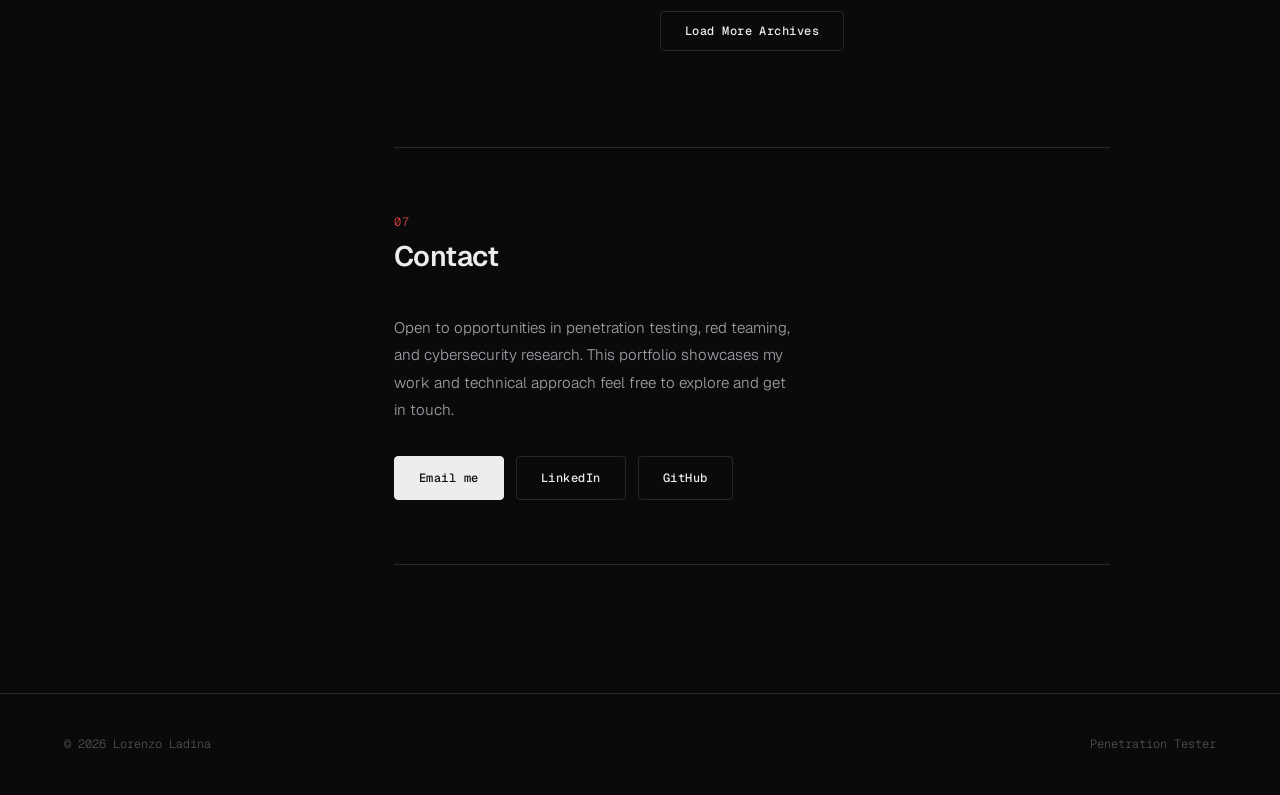
==== commit 64a400fd: "Add Cybernetics Pro Lab certification" ====
--- a/index.html
+++ b/index.html
@@ -198,6 +198,10 @@
         <div class="pro-labs-grid">
 
           <div class="pro-lab-card" onclick="openModal(this)">
+            <img src="img/cybernetics.png" alt="Cybernetics Pro Lab" class="pro-lab-logo" />
+          </div>
+
+          <div class="pro-lab-card" onclick="openModal(this)">
             <img src="img/wutai.png" alt="Wutai Pro Lab" class="pro-lab-logo" />
           </div>
 
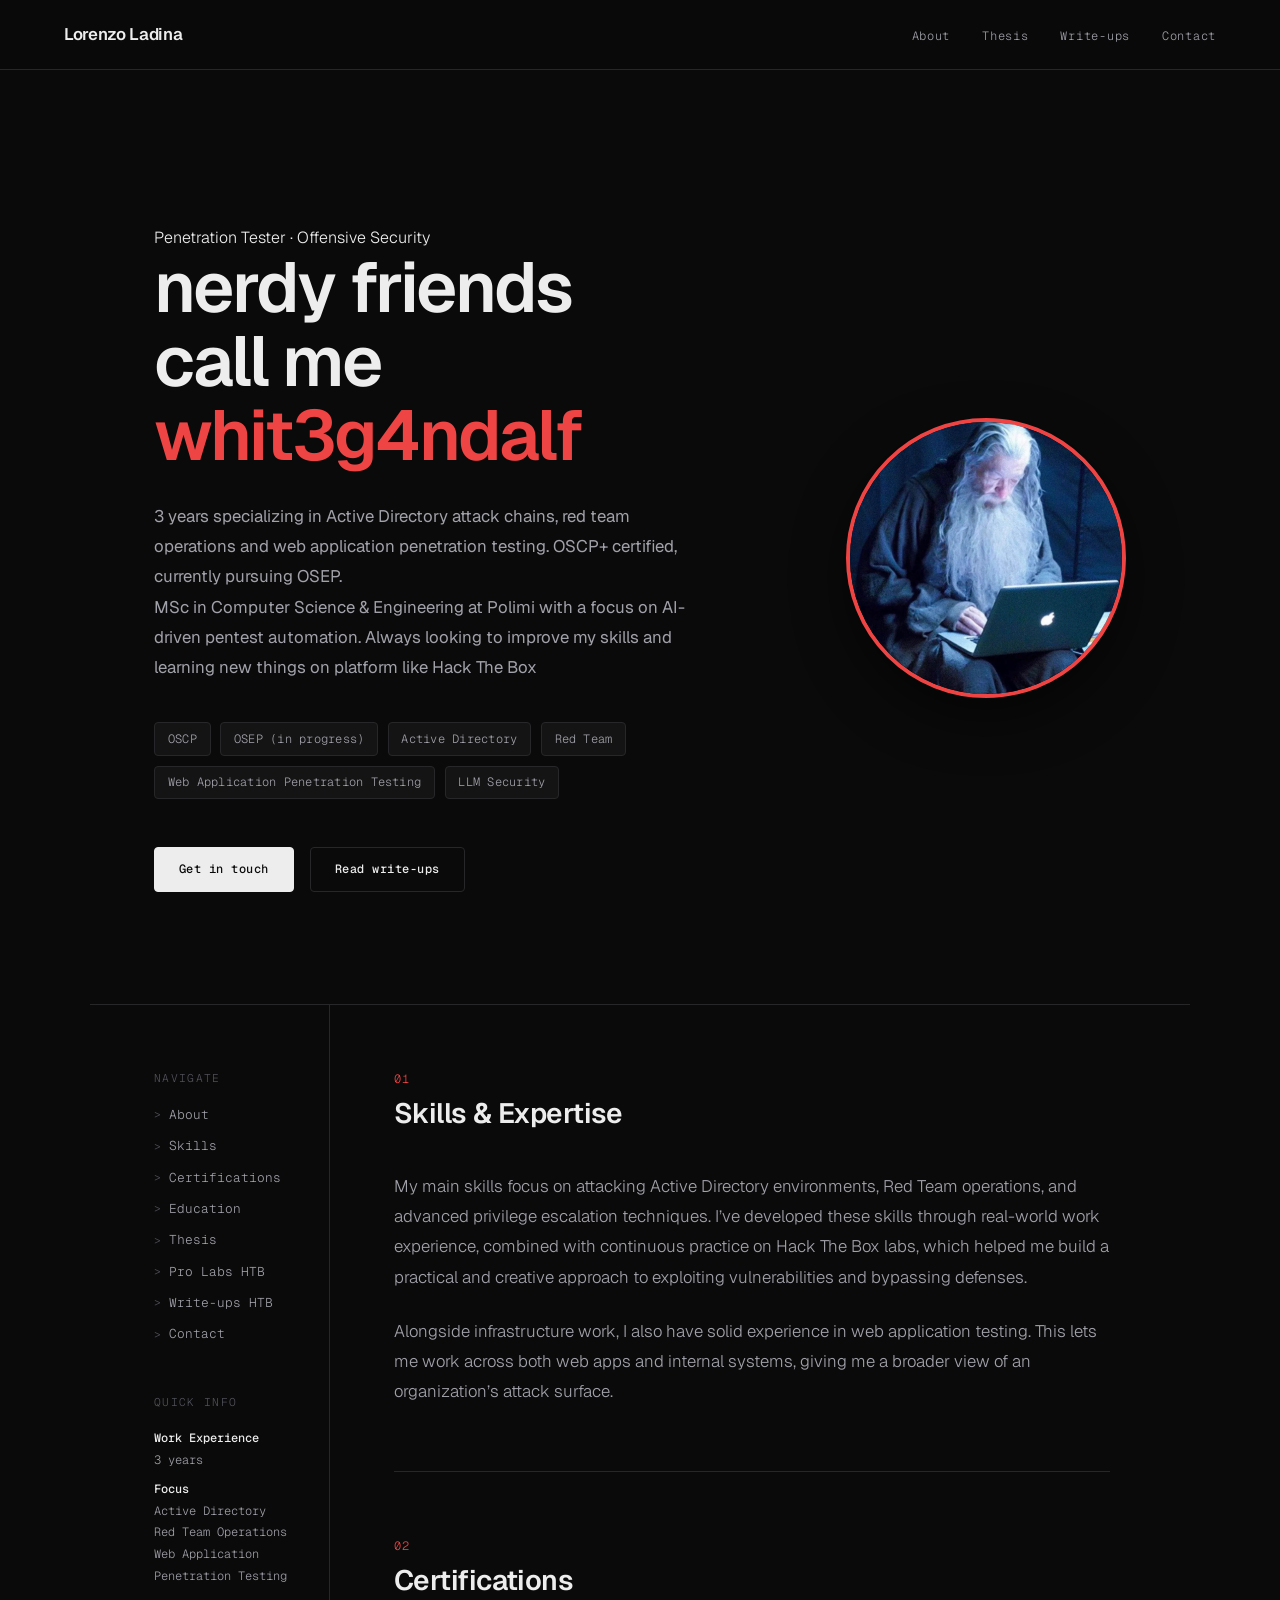
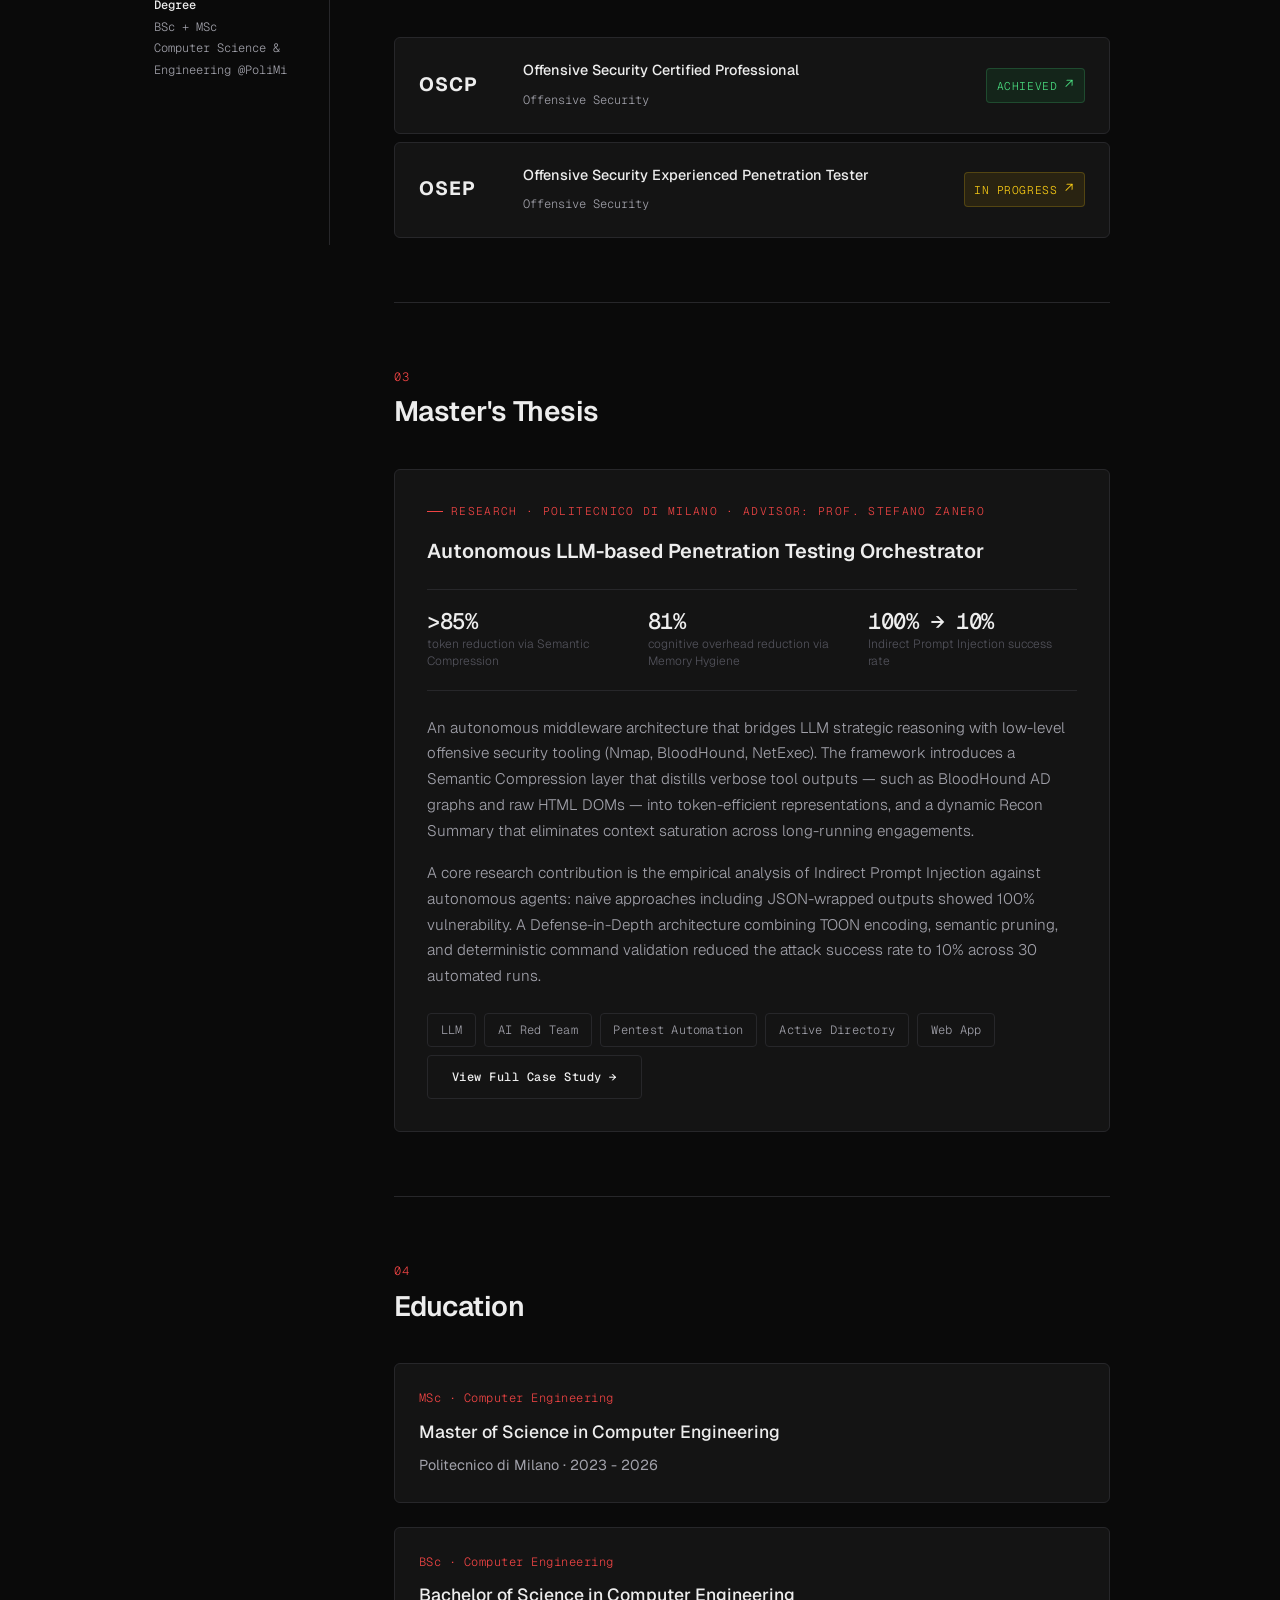
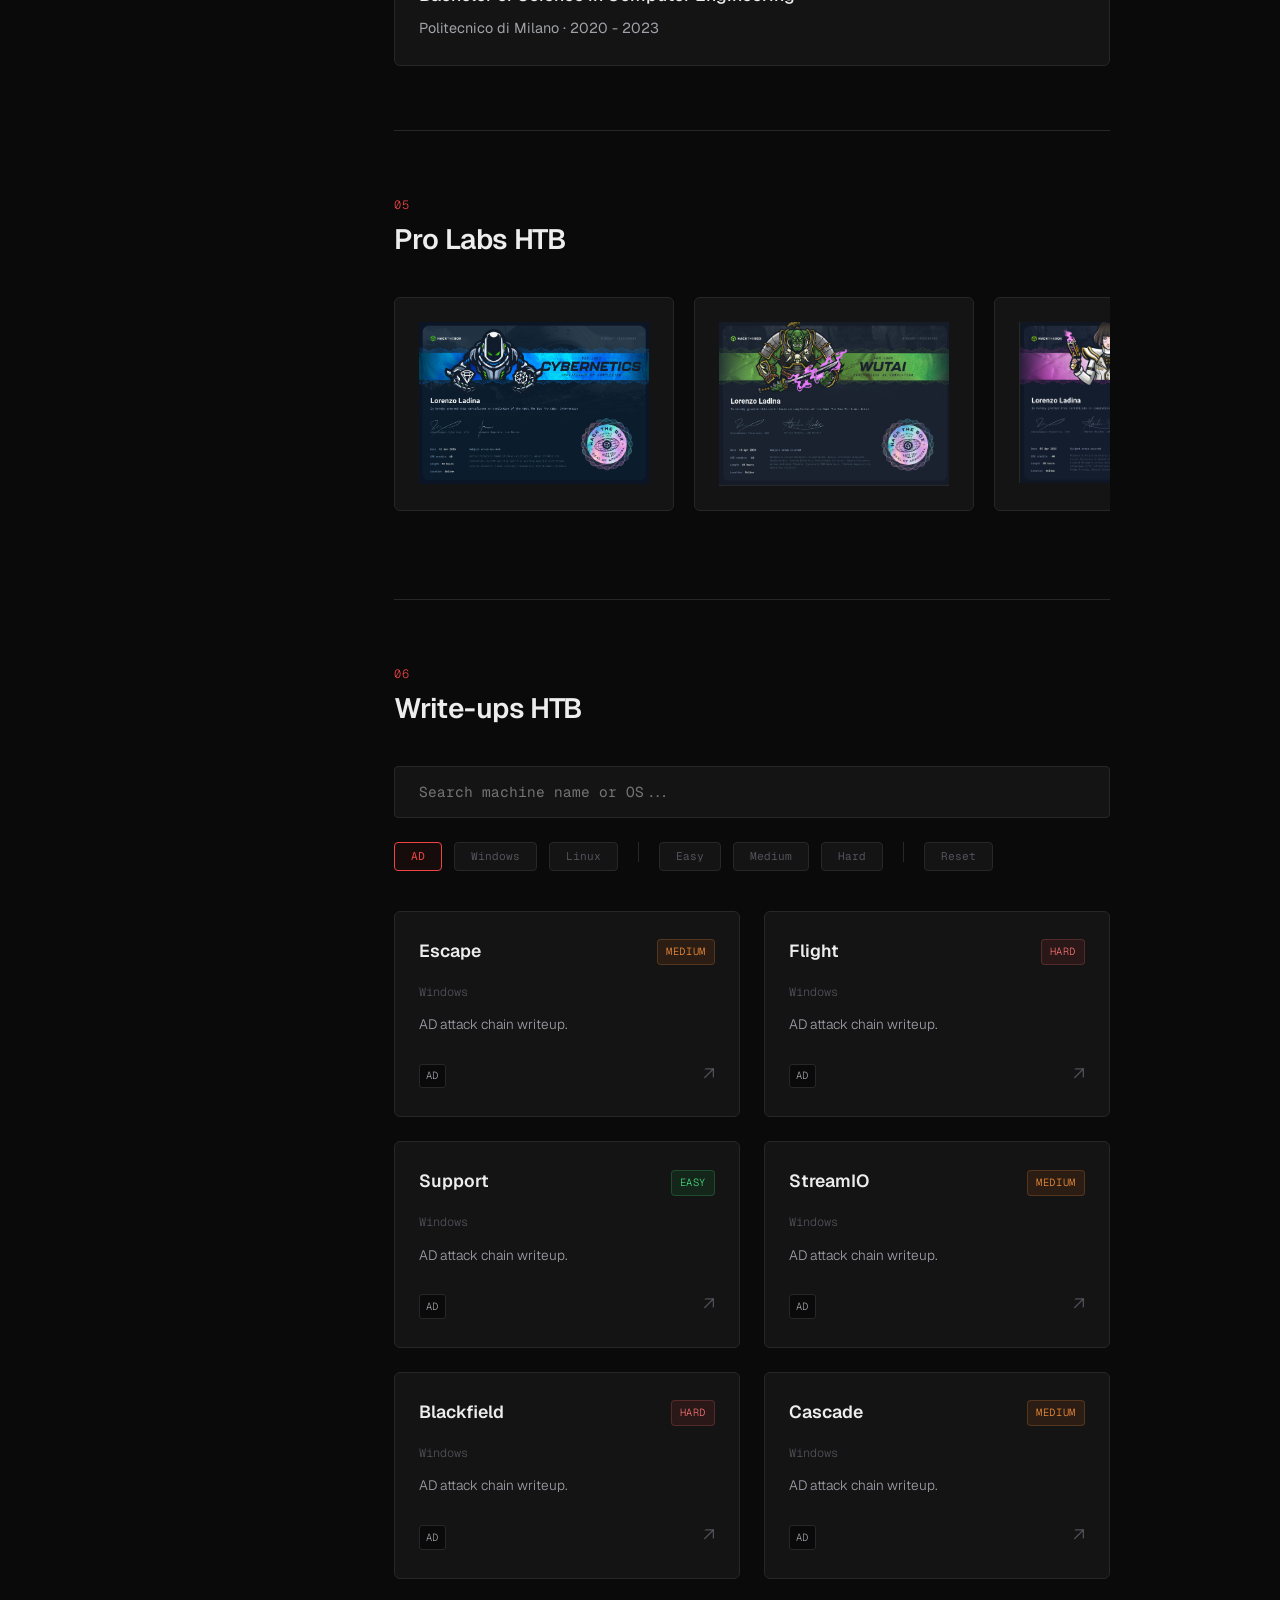
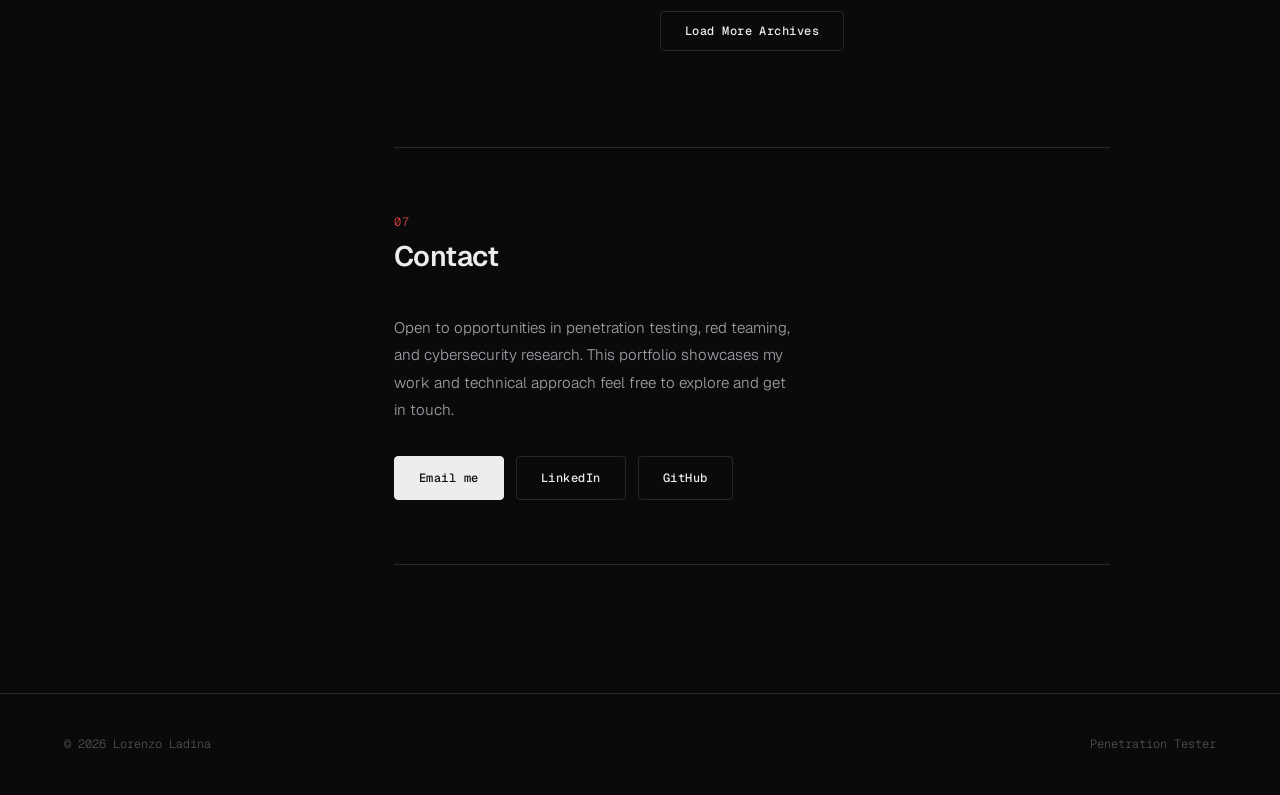
==== commit ecc4c925: "Update hero bio and work experience duration to reflect 3 years of expertise" ====
--- a/index.html
+++ b/index.html
@@ -27,7 +27,7 @@
       <div class="hero-eyebrow">Penetration Tester · Offensive Security</div>
       <h1>nerdy friends<br>call me<br><em>whit3g4ndalf</em></h1>
       <p class="hero-bio">
-      2+ years specializing in Active Directory attack chains, red team operations and web application penetration testing. OSCP+ certified, currently pursuing OSEP. <br> MSc in Computer Science & Engineering at Polimi with a focus on AI-driven pentest automation.  Always looking to improve my skills and learning new things on platform like Hack The Box
+      3 years specializing in Active Directory attack chains, red team operations and web application penetration testing. OSCP+ certified, currently pursuing OSEP. <br> MSc in Computer Science & Engineering at Polimi with a focus on AI-driven pentest automation.  Always looking to improve my skills and learning new things on platform like Hack The Box
       </p>
       <div class="hero-pills">
         <span class="pill">OSCP</span>
@@ -69,7 +69,7 @@
         <div class="sidebar-label">Quick info</div>
         <div class="sidebar-meta">
           <strong>Work Experience</strong>
-          <span>2+ years</span>
+          <span>3 years</span>
           
           <strong>Focus</strong>
           <span>Active Directory</span>
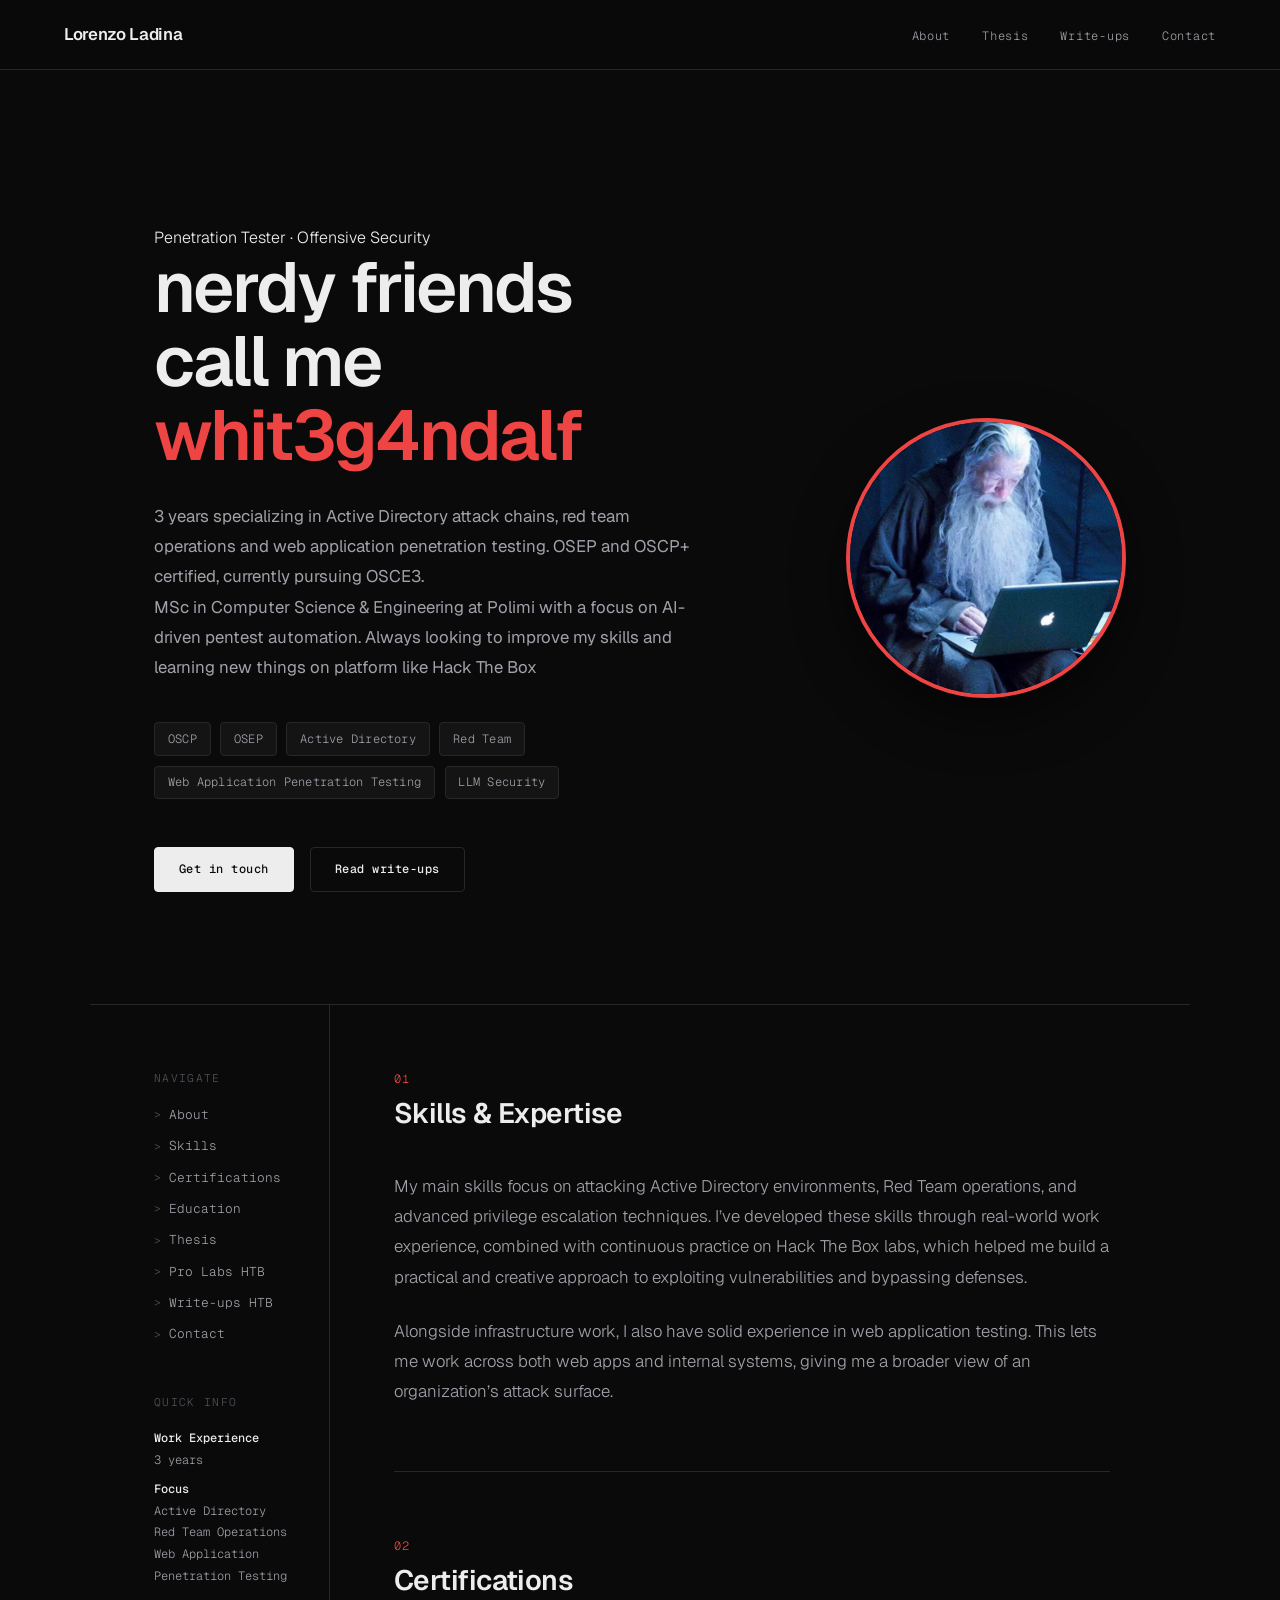
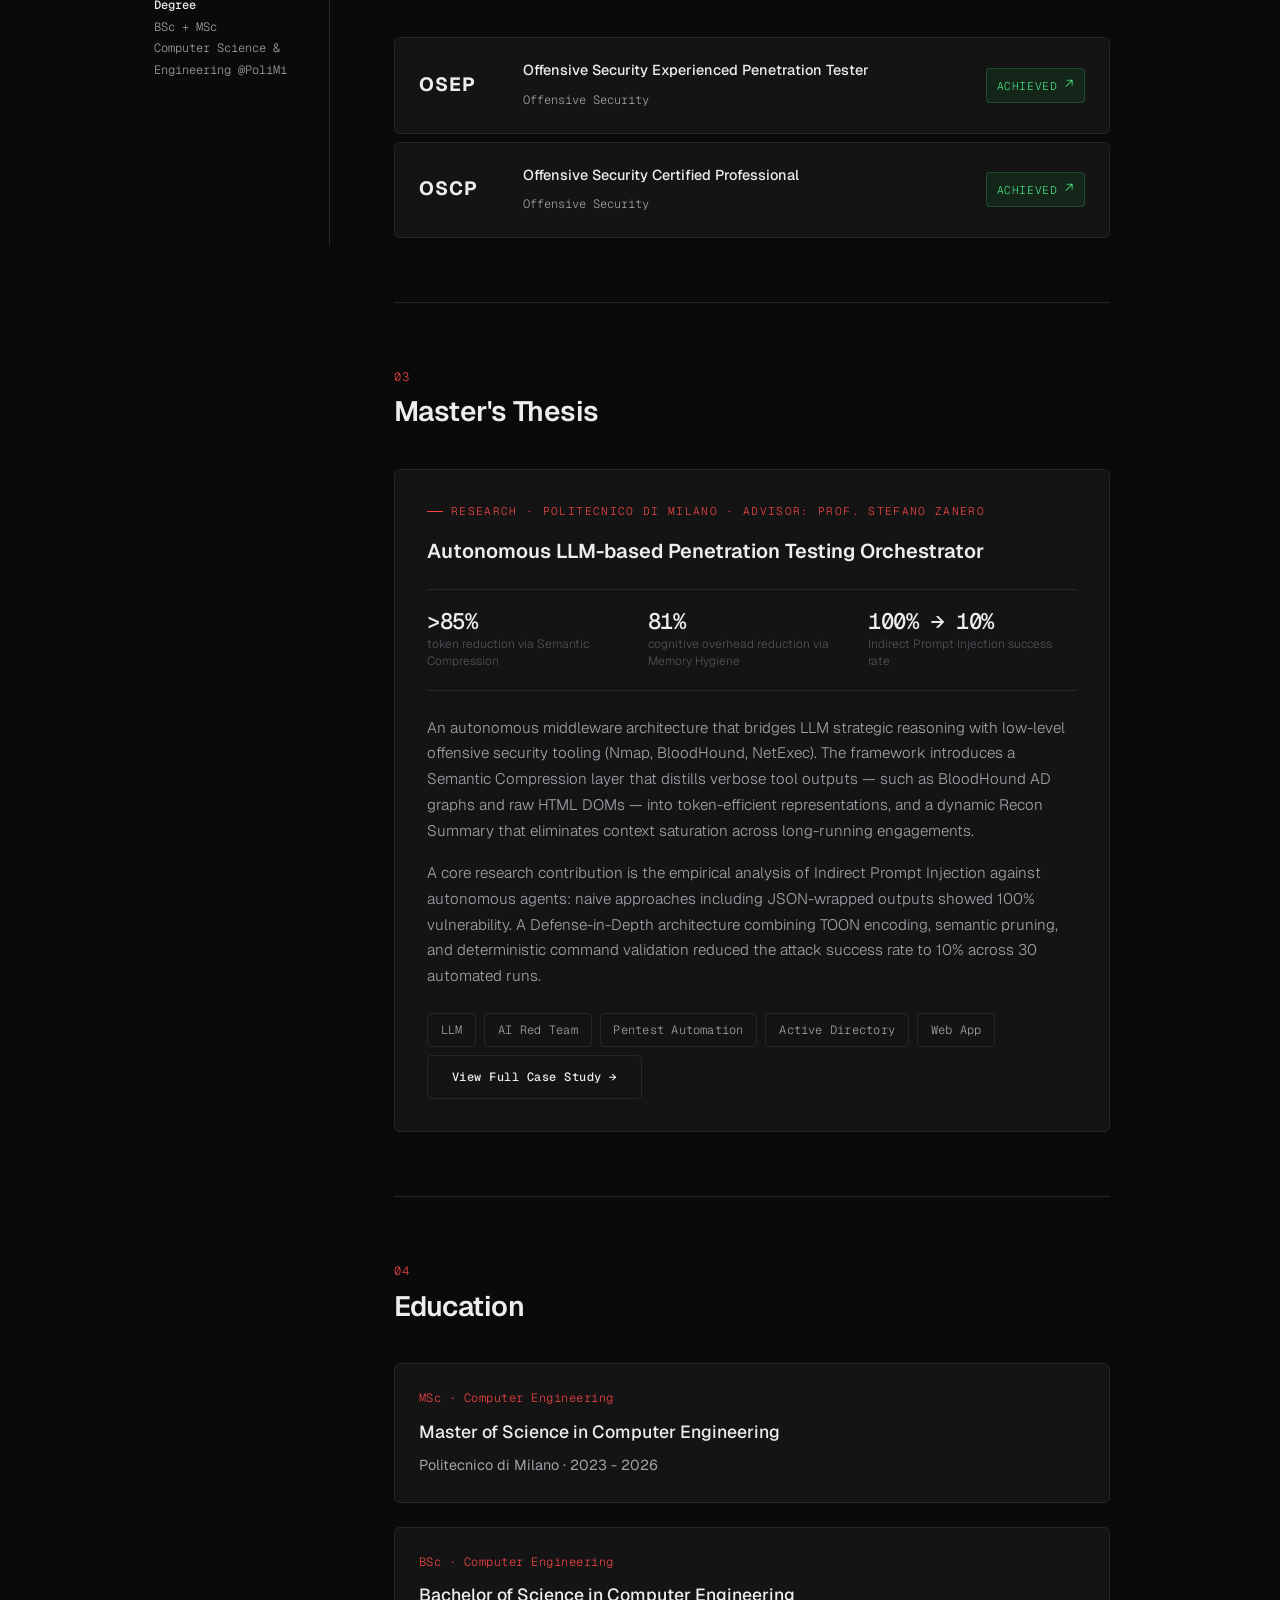
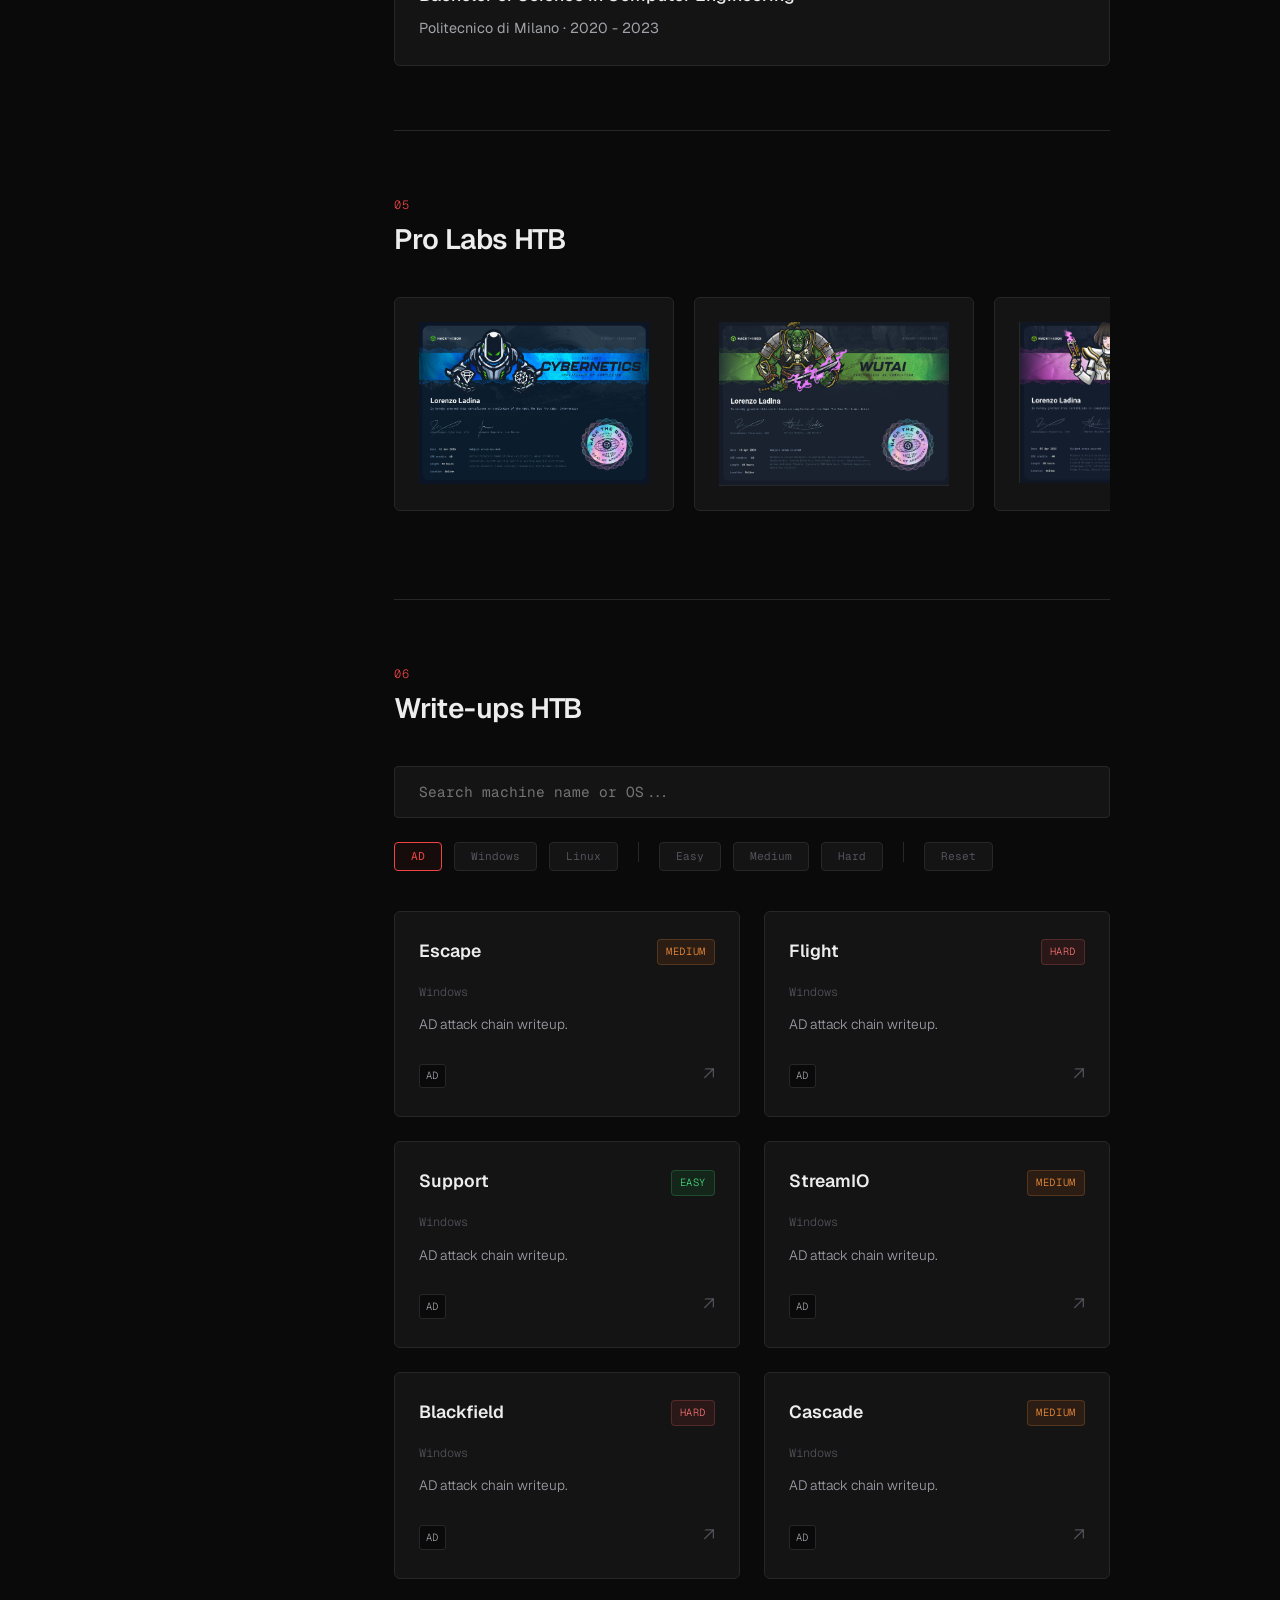
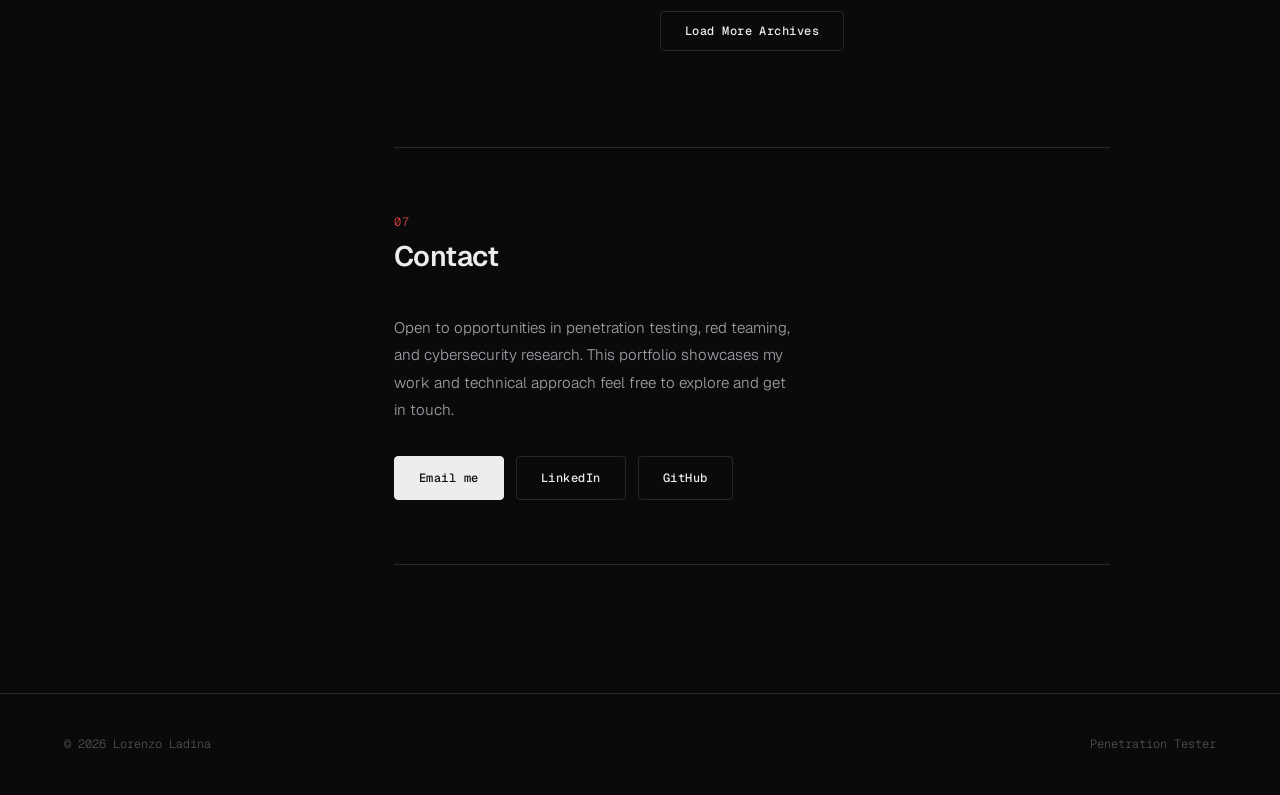
==== commit 6759c9e7: "Update hero bio and certifications to reflect current qualifications and achievements" ====
--- a/index.html
+++ b/index.html
@@ -27,11 +27,11 @@
       <div class="hero-eyebrow">Penetration Tester · Offensive Security</div>
       <h1>nerdy friends<br>call me<br><em>whit3g4ndalf</em></h1>
       <p class="hero-bio">
-      3 years specializing in Active Directory attack chains, red team operations and web application penetration testing. OSCP+ certified, currently pursuing OSEP. <br> MSc in Computer Science & Engineering at Polimi with a focus on AI-driven pentest automation.  Always looking to improve my skills and learning new things on platform like Hack The Box
+      3 years specializing in Active Directory attack chains, red team operations and web application penetration testing. OSEP and OSCP+ certified, currently pursuing OSCE3. <br> MSc in Computer Science & Engineering at Polimi with a focus on AI-driven pentest automation.  Always looking to improve my skills and learning new things on platform like Hack The Box
       </p>
       <div class="hero-pills">
         <span class="pill">OSCP</span>
-        <span class="pill">OSEP (in progress)</span>
+        <span class="pill">OSEP</span>
         <span class="pill">Active Directory</span>
         <span class="pill">Red Team</span>
         <span class="pill">Web Application Penetration Testing</span>
@@ -106,23 +106,23 @@
           <h2 class="sec-title">Certifications</h2>
         </div>
         <div class="certs-list">
-            <a href="https://credentials.offsec.com/cffac9f0-c813-4eba-a490-5c57ed9e7aa4" target="_blank" class="cert-row">
-            <div class="cert-code">OSCP</div>
-            <div class="cert-info">
-              <strong>Offensive Security Certified Professional</strong>
-              <span>Offensive Security</span>
-            </div>
-            <div class="cert-status done">Achieved <span style="font-size:0.9rem">↗</span></div>
-          </a>
-
-          <a href="#certs" class="cert-row">
+          
+          <a href="https://credentials.offsec.com/73bf08bb-b79d-48d7-af07-73e6d858afff#acc.IiadJOjU" class="cert-row">
             <div class="cert-code">OSEP</div>
             <div class="cert-info">
               <strong>Offensive Security Experienced Penetration Tester</strong>
               <span>Offensive Security</span>
             </div>
-            <div class="cert-status wip">In Progress <span style="font-size:0.9rem">↗</span></div>
+            <div class="cert-status done">Achieved <span style="font-size:0.9rem">↗</span></div>
           </a>
+          <a href="https://credentials.offsec.com/cffac9f0-c813-4eba-a490-5c57ed9e7aa4" target="_blank" class="cert-row">
+          <div class="cert-code">OSCP</div>
+          <div class="cert-info">
+            <strong>Offensive Security Certified Professional</strong>
+            <span>Offensive Security</span>
+          </div>
+          <div class="cert-status done">Achieved <span style="font-size:0.9rem">↗</span></div>
+        </a>
         </div>
       </section>
 
